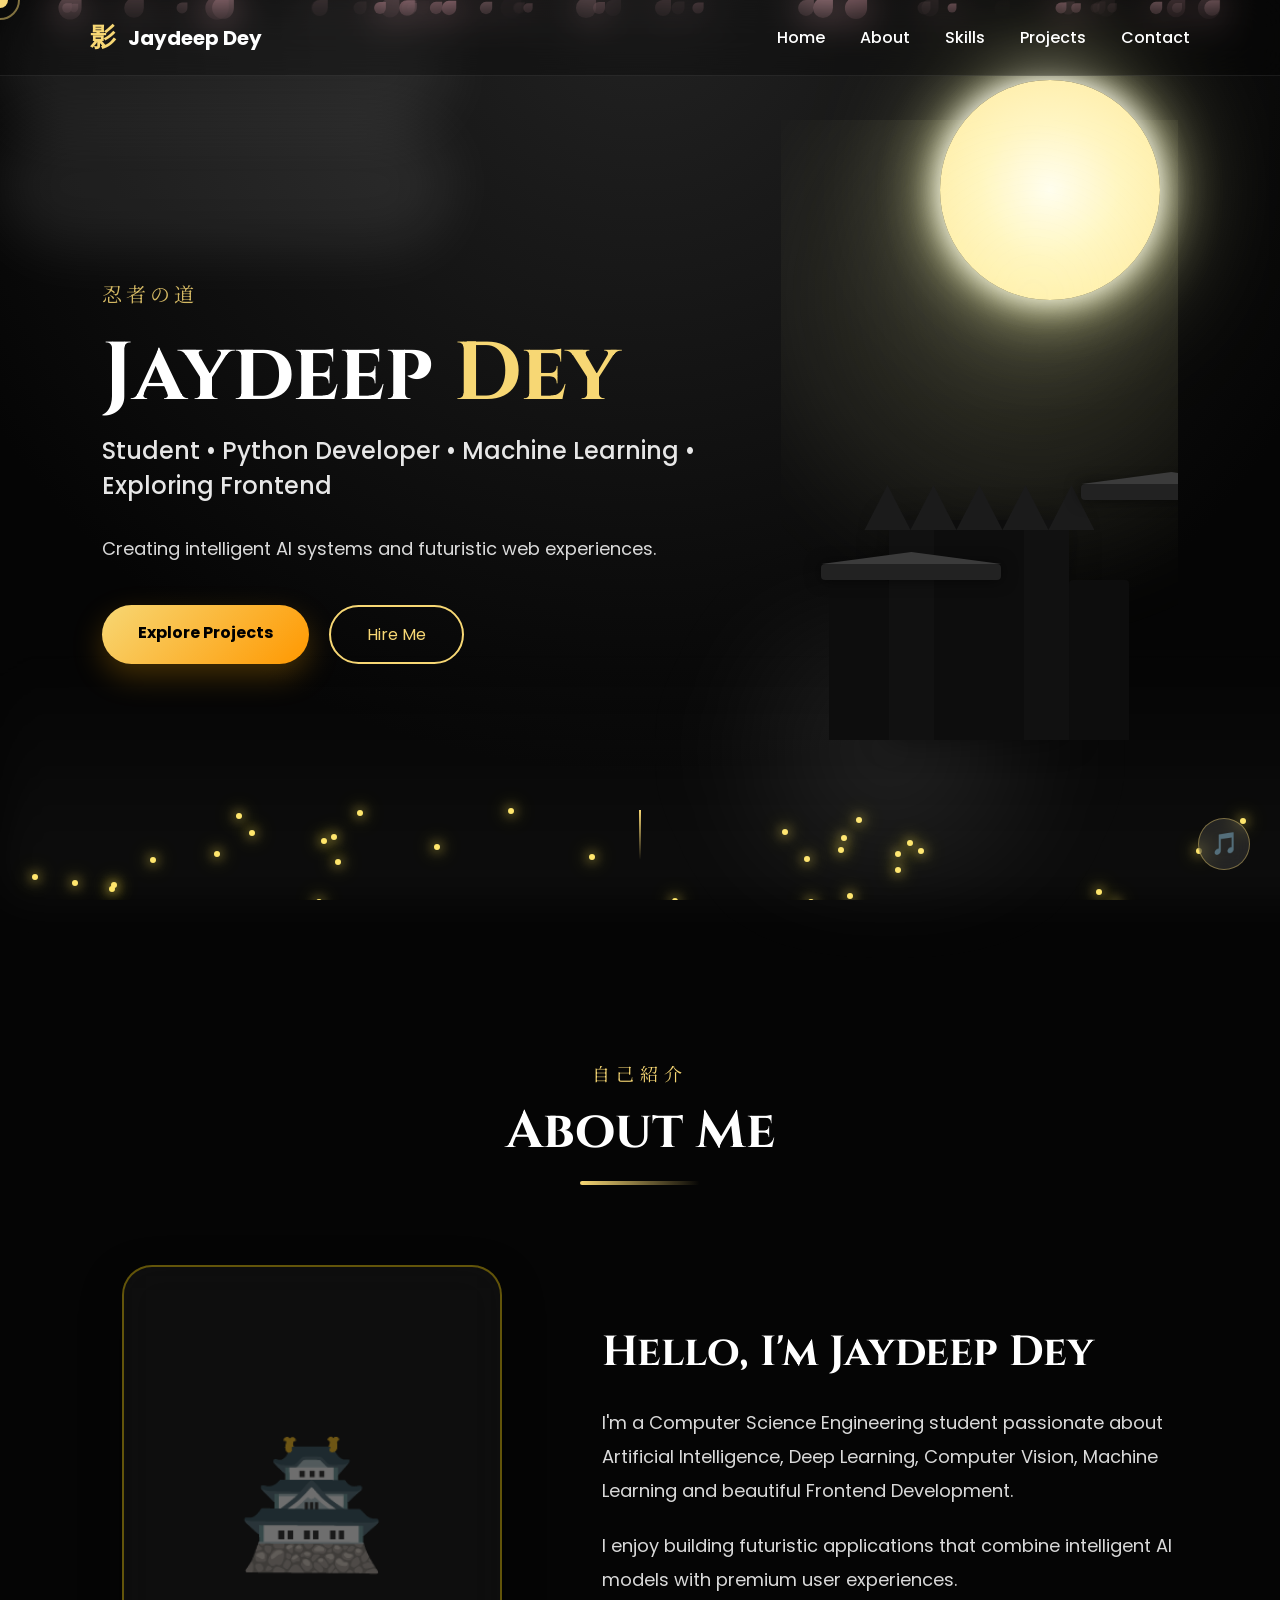
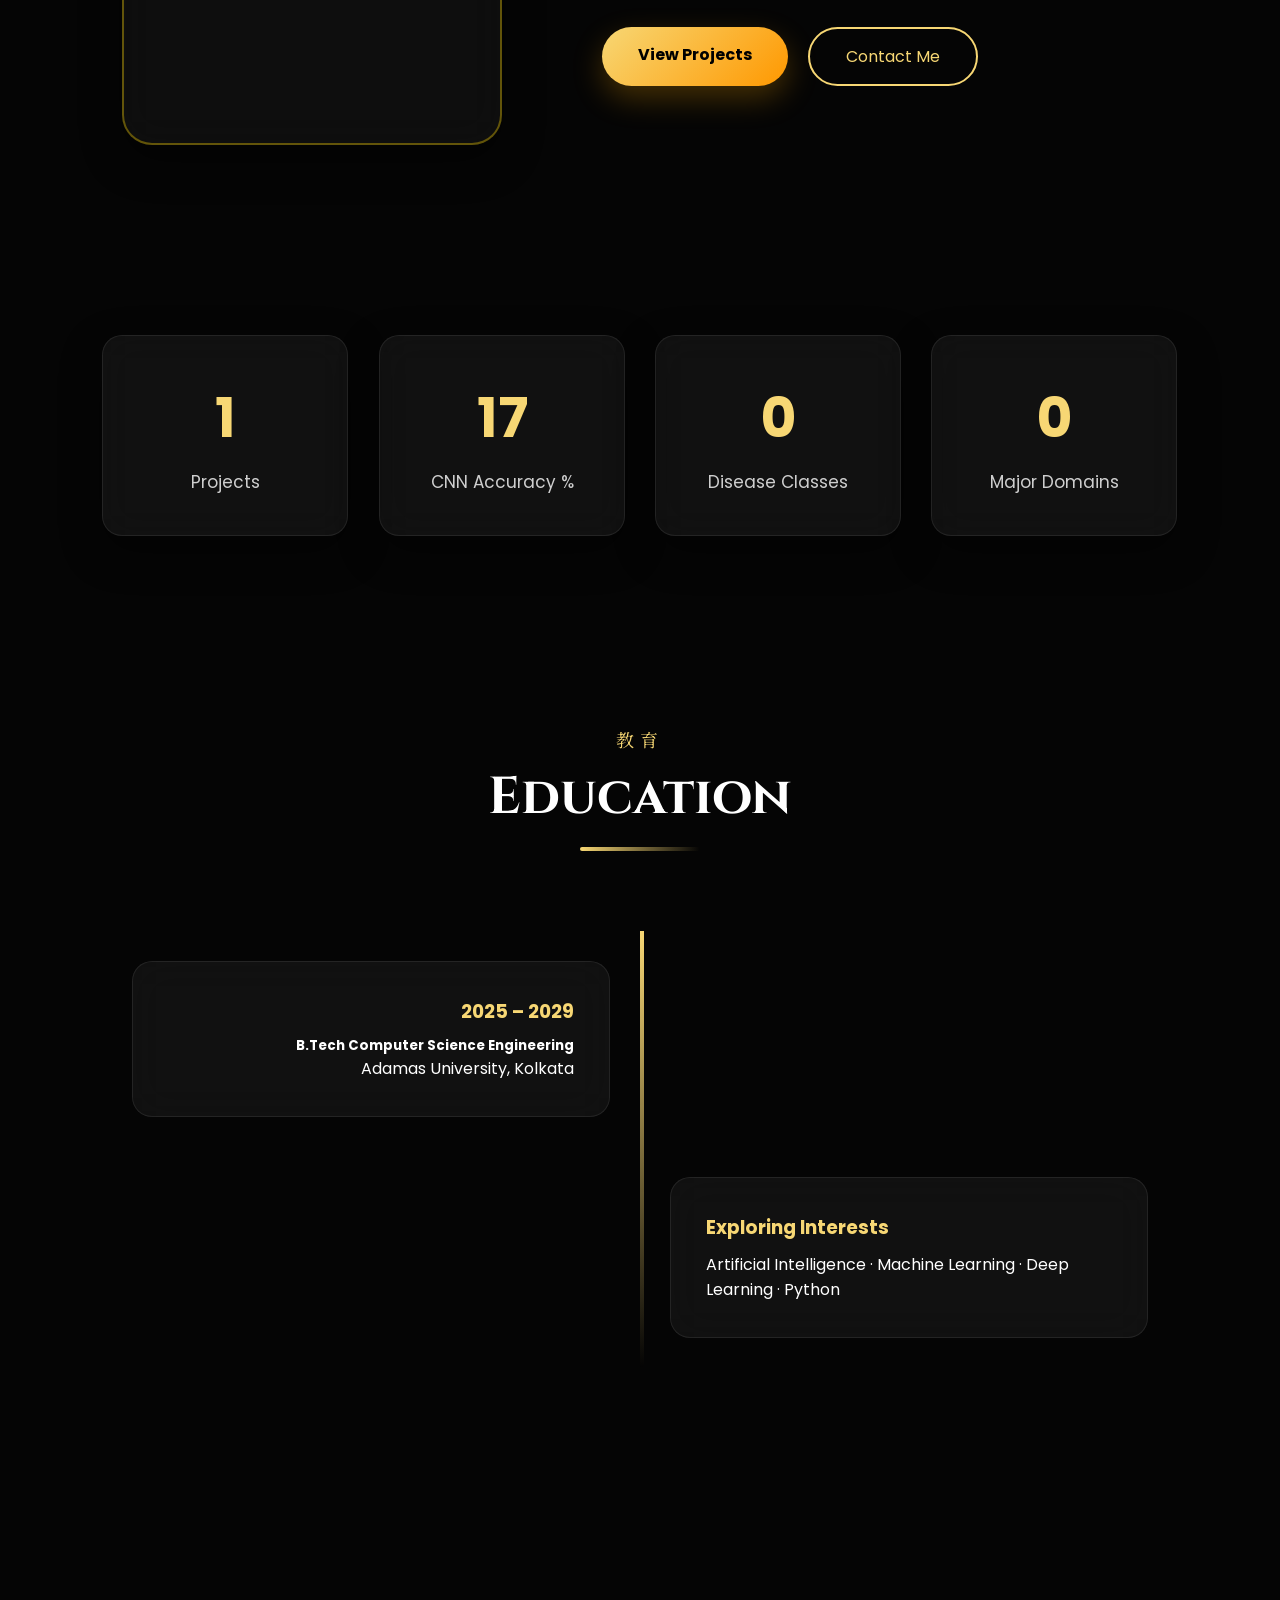
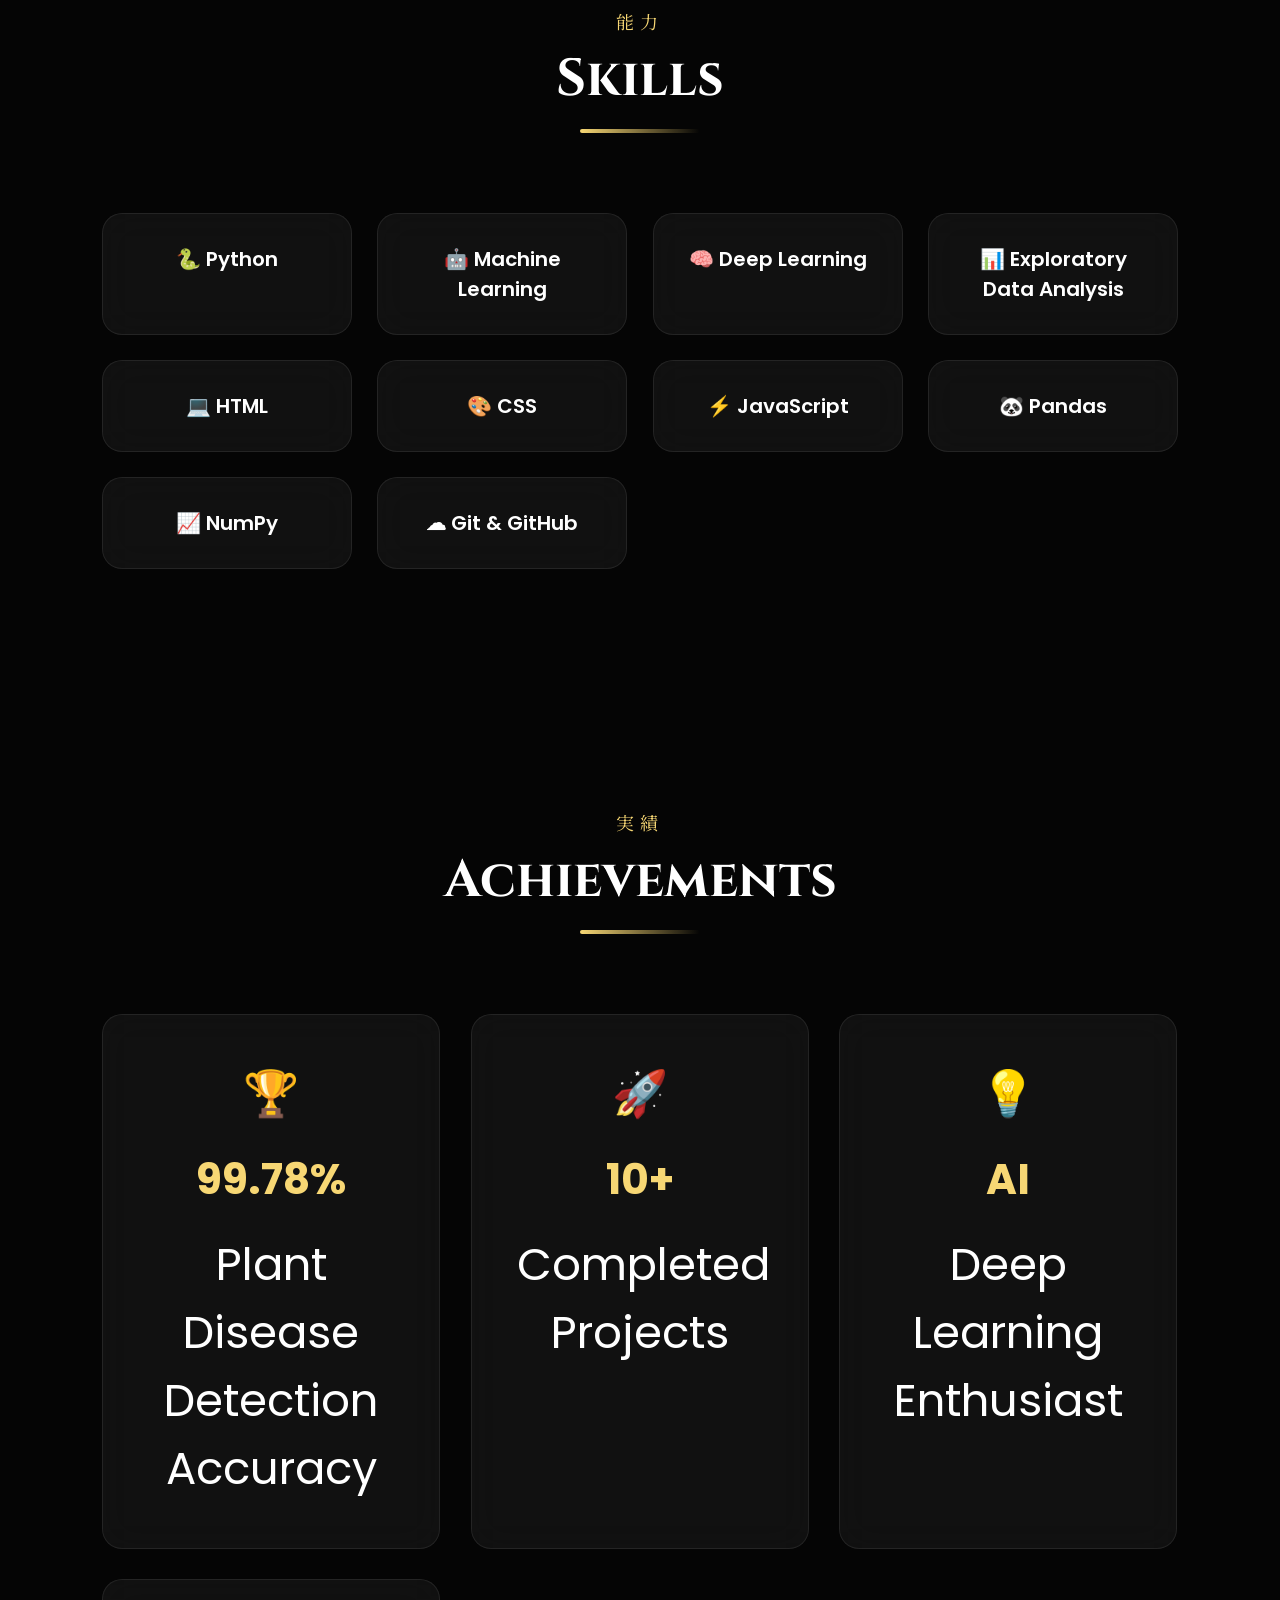
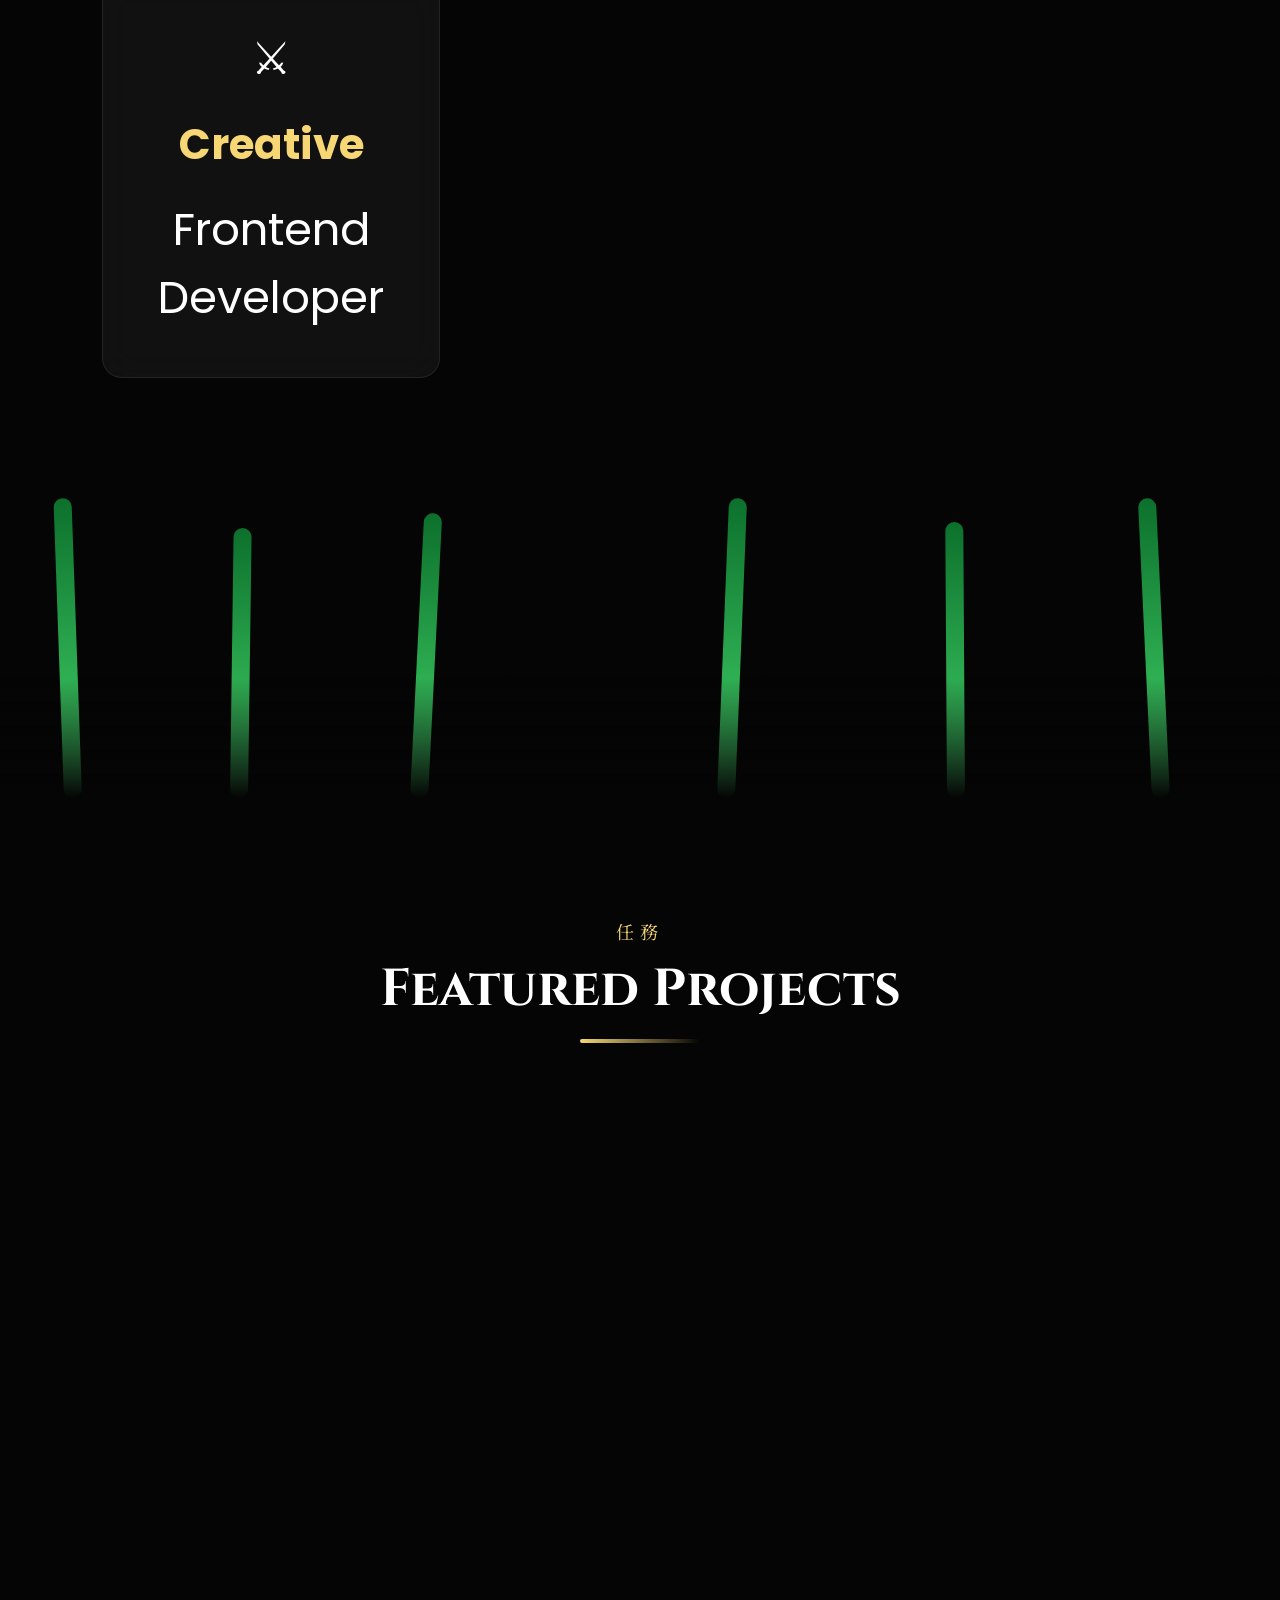
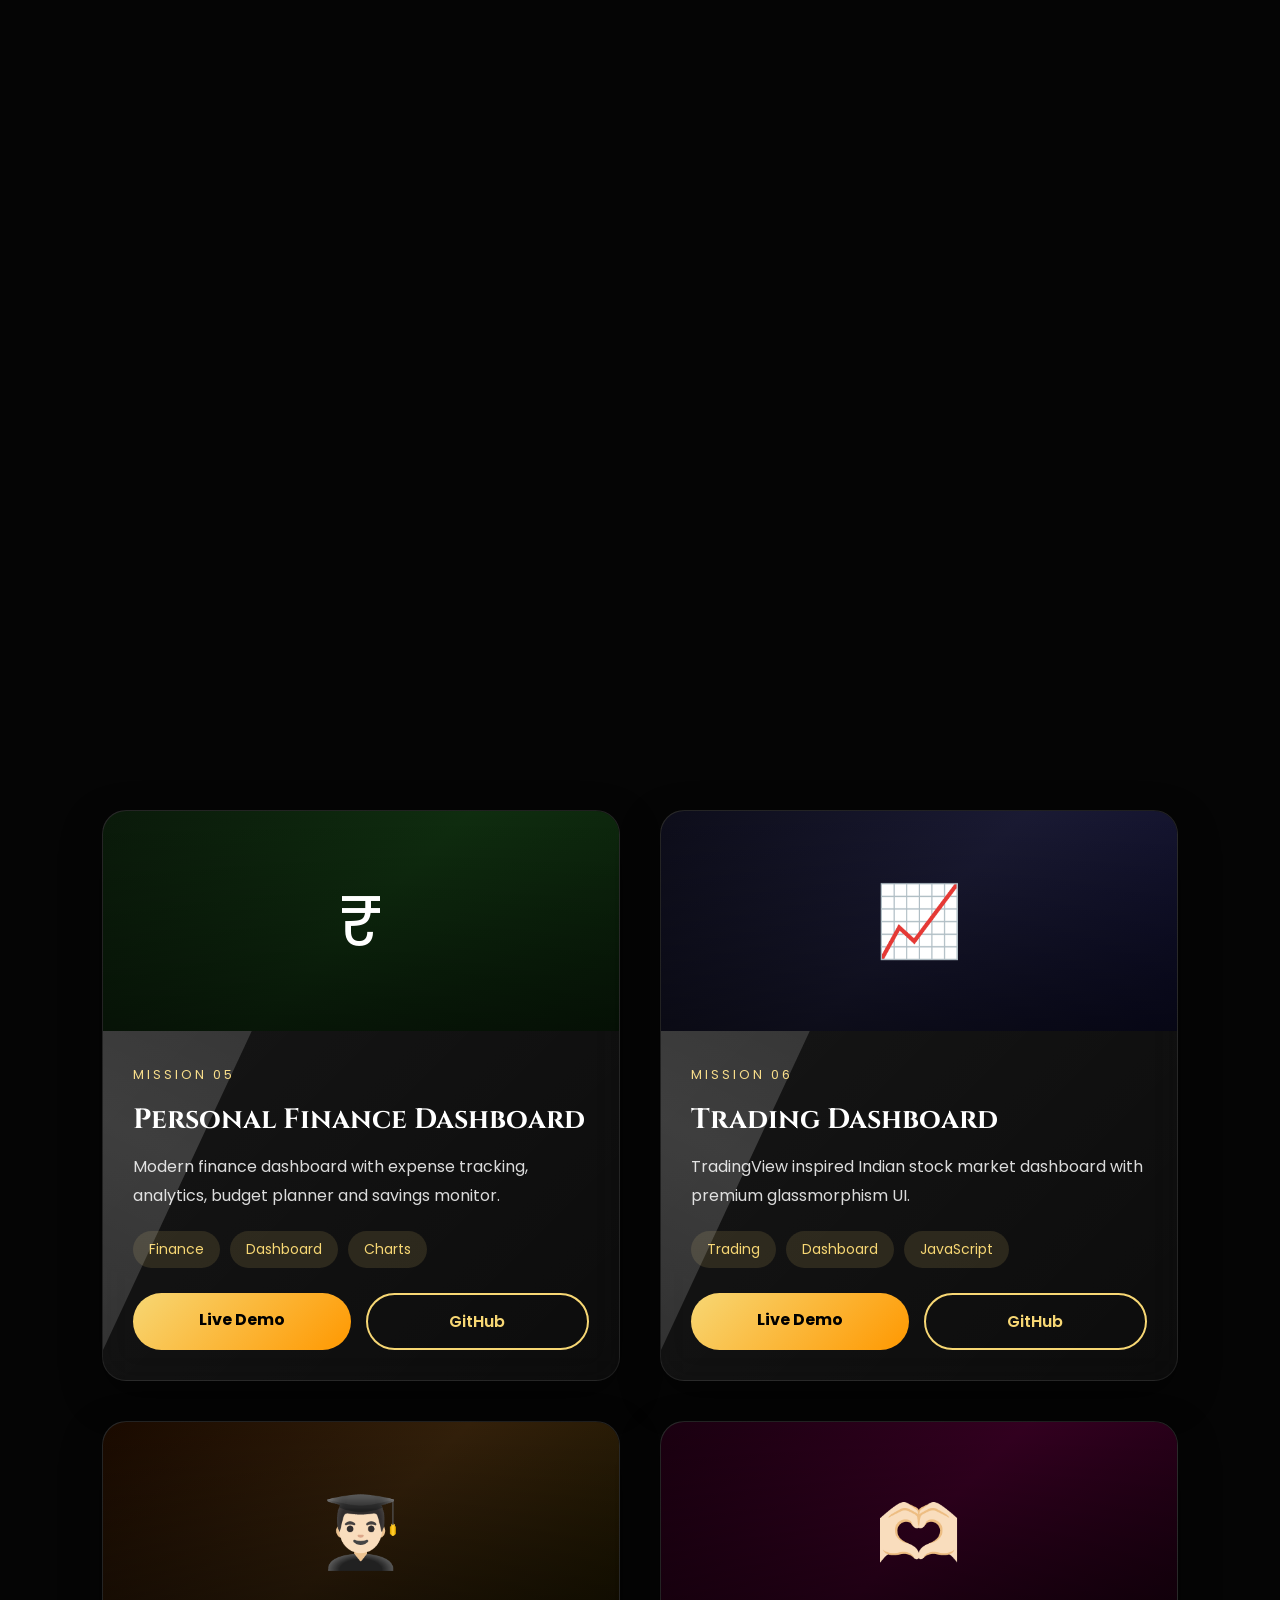
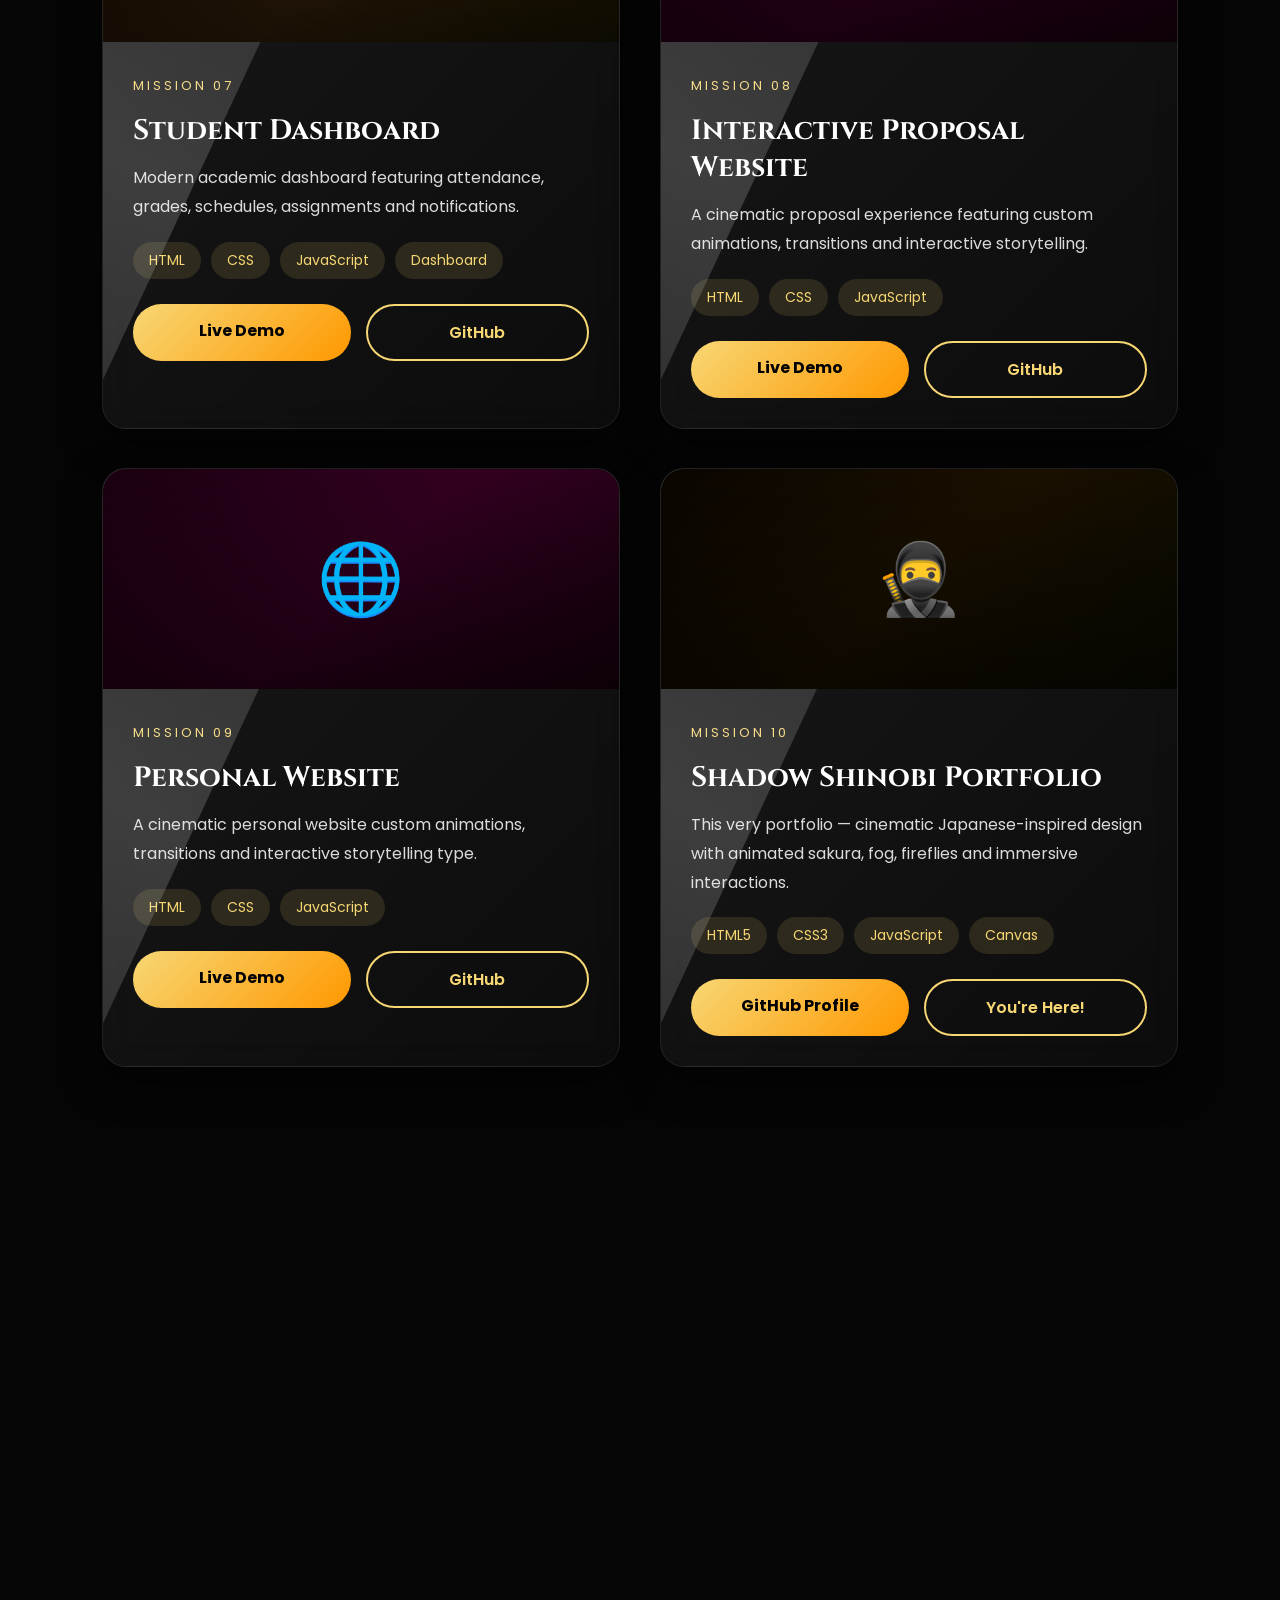
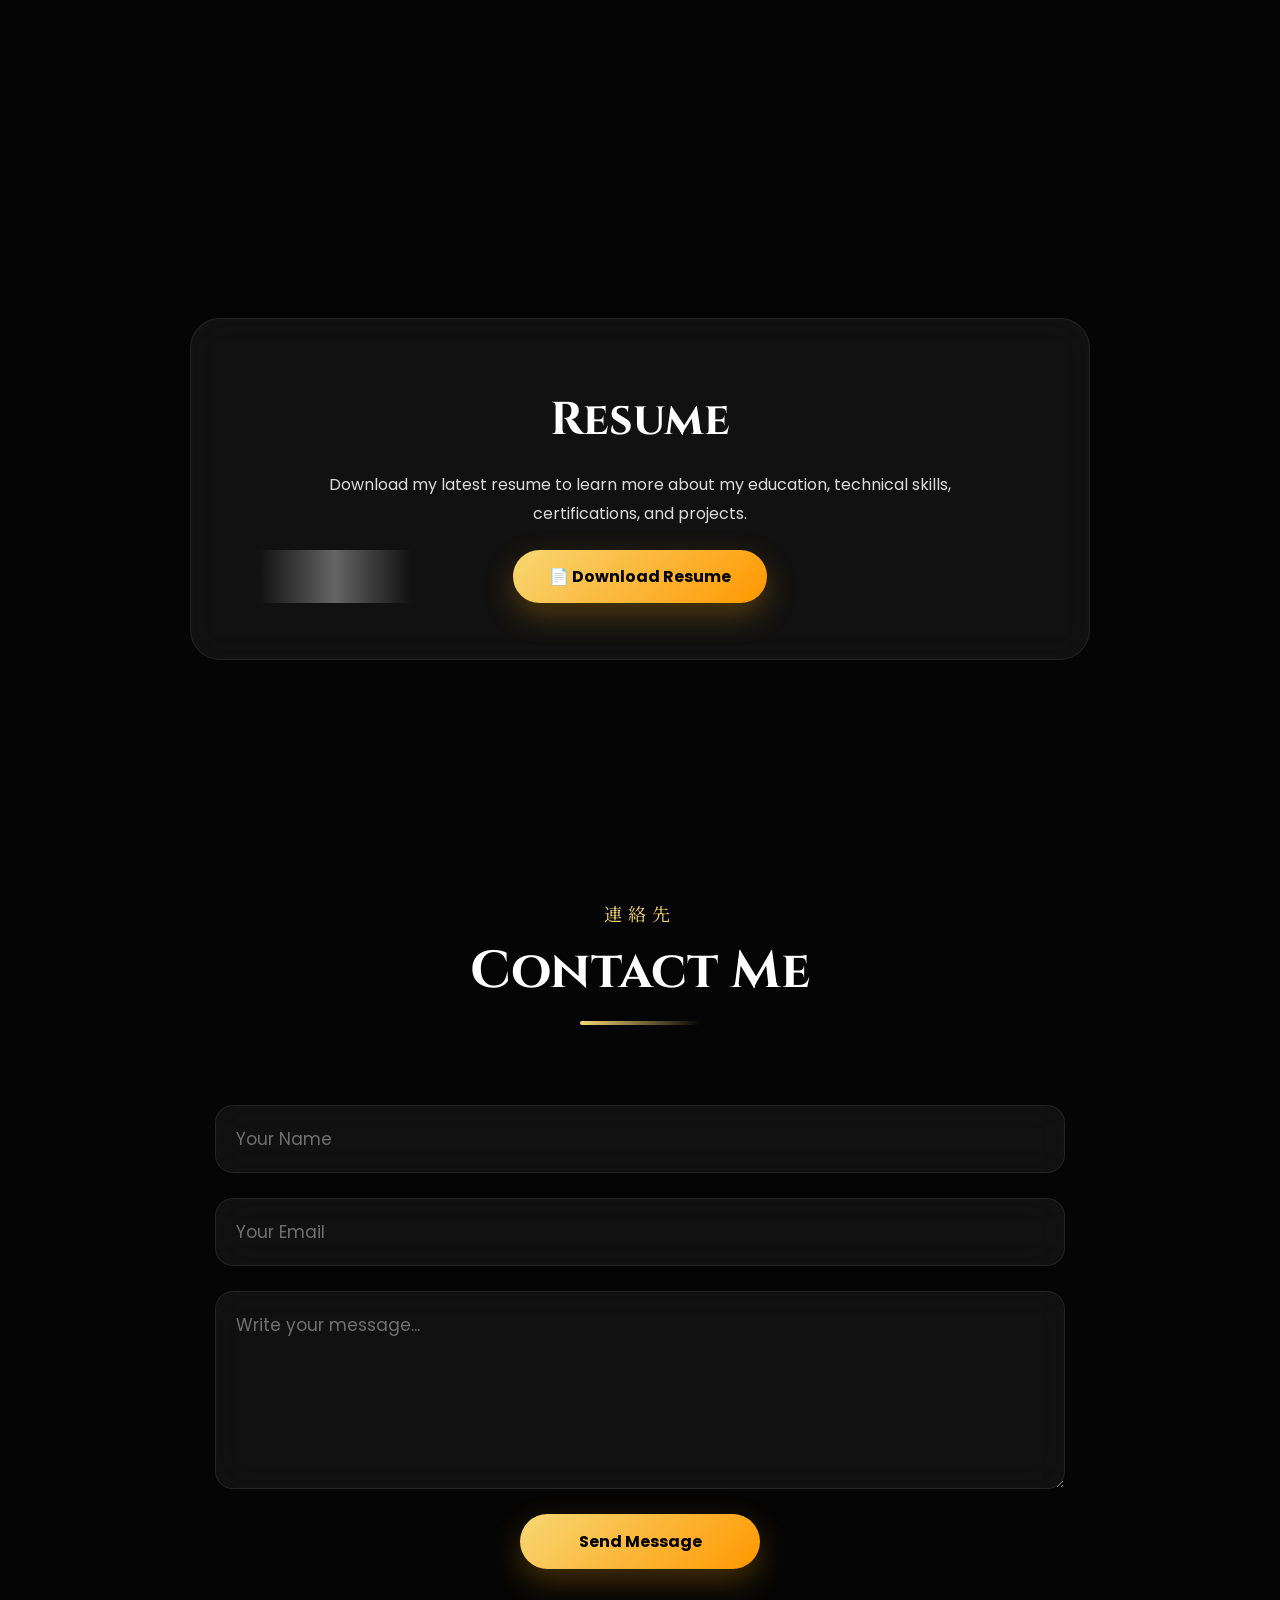
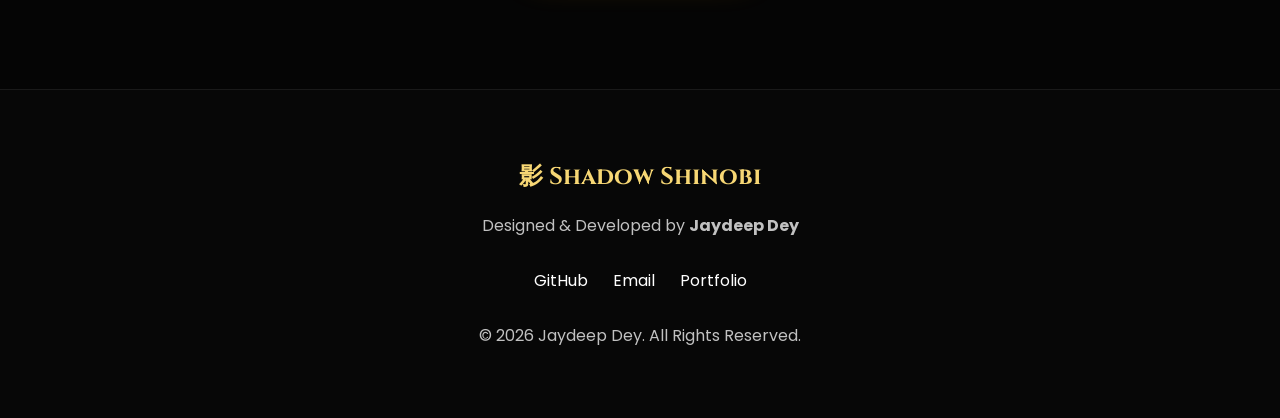
==== index.html @ f04f4642 "Update index.html" ====
<!DOCTYPE html>
<html lang="en">
<head>
<meta charset="UTF-8">
<meta name="viewport" content="width=device-width, initial-scale=1.0">
<title>Shadow Shinobi | Jaydeep Dey</title>
<meta name="description" content="Jaydeep Dey | AI Engineer | Python Developer | Machine Learning Portfolio">
<link rel="preconnect" href="https://fonts.googleapis.com">
<link rel="preconnect" href="https://fonts.gstatic.com" crossorigin>
<link href="https://fonts.googleapis.com/css2?family=Cinzel:wght@400;500;700;900&family=Poppins:wght@300;400;500;600;700&family=Noto+Serif+JP:wght@300;500;700&display=swap" rel="stylesheet">
<style>
*{margin:0;padding:0;box-sizing:border-box;}
html{scroll-behavior:smooth;}
body{font-family:'Poppins',sans-serif;background:#050505;color:#fff;overflow-x:hidden;min-height:100vh;}
:root{--bg:#050505;--bg2:#111;--card:rgba(255,255,255,.08);--glass:rgba(255,255,255,.05);--gold:#f7d774;--red:#b11226;--white:#fff;--shadow:0 15px 40px rgba(0,0,0,.45);--radius:18px;--transition:.4s ease;}
::-webkit-scrollbar{width:10px;}
::-webkit-scrollbar-track{background:#090909;}
::-webkit-scrollbar-thumb{background:linear-gradient(var(--gold),#ff9d00);border-radius:20px;}
::selection{background:var(--gold);color:black;}

/* LOADER */
#loader{position:fixed;inset:0;background:#000;display:flex;flex-direction:column;justify-content:center;align-items:center;z-index:99999;transition:1s;}
.loader-circle{width:140px;height:140px;border-radius:50%;border:4px solid rgba(255,255,255,.1);border-top:4px solid var(--gold);animation:spin 1.8s linear infinite;margin-bottom:30px;}
#loader h1{font-size:70px;color:var(--gold);margin-bottom:10px;}
#loader h2{font-family:'Cinzel',serif;letter-spacing:3px;font-size:34px;margin-bottom:10px;}
#loader p{opacity:.7;}
@keyframes spin{100%{transform:rotate(360deg);}}

/* CANVAS */
#bgCanvas{position:fixed;left:0;top:0;width:100%;height:100%;z-index:-20;}
body::before{content:"";position:fixed;inset:0;background:radial-gradient(circle at top,#222 0%,#050505 70%);z-index:-19;}

/* BACKGROUND ELEMENTS */
#moon{position:fixed;width:220px;height:220px;border-radius:50%;background:radial-gradient(circle,#fffef6 0%,#fff5c2 45%,#ffe99b 100%);right:120px;top:80px;box-shadow:0 0 30px #fff,0 0 60px rgba(255,255,180,.9),0 0 120px rgba(255,255,180,.5);animation:moonFloat 10s ease-in-out infinite;z-index:-2;}
@keyframes moonFloat{0%,100%{transform:translateY(0);}50%{transform:translateY(-18px);}}
#fog{position:fixed;bottom:0;left:0;width:200%;height:260px;background:linear-gradient(transparent,rgba(255,255,255,.04),rgba(255,255,255,.08));filter:blur(25px);animation:fogMove 22s linear infinite;opacity:.55;z-index:-1;pointer-events:none;}
@keyframes fogMove{0%,100%{transform:translateX(0);}50%{transform:translateX(-250px);}}
#clouds{position:fixed;top:0;left:0;width:100%;height:300px;overflow:hidden;pointer-events:none;z-index:-1;}
#clouds::before,#clouds::after{content:"";position:absolute;width:450px;height:130px;background:rgba(255,255,255,.08);filter:blur(28px);border-radius:120px;animation:cloudMove 50s linear infinite;}
#clouds::after{top:120px;animation-duration:70s;animation-delay:-20s;}
@keyframes cloudMove{0%{transform:translateX(-500px);}100%{transform:translateX(1800px);}}
#petals,#fireflies{position:fixed;width:100%;height:100%;pointer-events:none;overflow:hidden;z-index:-1;}
#smoke{position:fixed;bottom:0;left:50%;width:500px;height:300px;background:radial-gradient(circle,rgba(255,255,255,.10),transparent 70%);filter:blur(40px);animation:smokeRise 12s infinite ease-in-out;pointer-events:none;z-index:-1;}
@keyframes smokeRise{0%{transform:translate(-50%,50px) scale(.7);opacity:.2;}50%{opacity:.5;}100%{transform:translate(-50%,-120px) scale(1.3);opacity:0;}}

/* MUSIC BUTTON */
#musicToggle{position:fixed;bottom:30px;right:30px;z-index:1000;background:rgba(255,255,255,.1);border:1px solid rgba(247,215,116,.4);color:white;font-size:22px;width:52px;height:52px;border-radius:50%;cursor:pointer;backdrop-filter:blur(10px);transition:.3s;}
#musicToggle:hover{background:rgba(247,215,116,.2);border-color:var(--gold);}

/* CURSOR */
#cursor{position:fixed;width:16px;height:16px;border-radius:50%;background:var(--gold);pointer-events:none;z-index:99999;mix-blend-mode:screen;transition:.05s;transform:translate(-50%,-50%);}
#cursorGlow{position:fixed;width:40px;height:40px;border:2px solid rgba(247,215,116,.5);border-radius:50%;pointer-events:none;z-index:99998;transition:.15s;transform:translate(-50%,-50%);}

/* NAV */
header{position:fixed;top:0;left:0;width:100%;padding:18px 7%;z-index:500;backdrop-filter:blur(18px);background:rgba(0,0,0,.28);border-bottom:1px solid rgba(255,255,255,.08);}
nav{display:flex;align-items:center;justify-content:space-between;}
.logo{display:flex;align-items:center;gap:12px;font-size:26px;font-weight:700;color:var(--gold);animation:logoFloat 4s ease-in-out infinite;}
.logo span{color:white;font-size:20px;}
@keyframes logoFloat{50%{transform:translateY(-4px);}}
nav ul{display:flex;gap:35px;list-style:none;}
nav ul li a{text-decoration:none;color:white;transition:.35s;font-weight:500;position:relative;}
nav ul li a::after{content:"";position:absolute;bottom:-8px;left:0;width:0;height:2px;background:var(--gold);transition:.4s;}
nav ul li a:hover{color:var(--gold);}
nav ul li a:hover::after{width:100%;}
.menu{display:none;font-size:32px;cursor:pointer;}

/* HERO */
#hero{min-height:100vh;display:flex;align-items:center;justify-content:space-between;padding:120px 8%;position:relative;}
.heroContent{max-width:700px;z-index:10;}
.heroContent .jp{font-family:'Noto Serif JP',serif;color:var(--gold);font-size:20px;margin-bottom:20px;letter-spacing:4px;}
.heroContent h1{font-size:82px;font-family:'Cinzel',serif;line-height:1.05;margin-bottom:15px;animation:titleGlow 5s ease-in-out infinite;}
.heroContent h1 span{color:var(--gold);}
@keyframes titleGlow{50%{text-shadow:0 0 25px rgba(247,215,116,.7);}}
.heroContent h2{font-size:24px;font-weight:500;opacity:.9;margin-bottom:30px;}
.heroContent p{font-size:18px;line-height:1.8;opacity:.85;max-width:650px;}
.buttons{margin-top:40px;display:flex;gap:20px;flex-wrap:wrap;}
.btnPrimary{padding:15px 36px;background:linear-gradient(135deg,var(--gold),#ff9800);border-radius:50px;color:#000;font-weight:700;text-decoration:none;transition:.35s;box-shadow:0 12px 30px rgba(255,170,0,.25);position:relative;overflow:hidden;}
.btnPrimary:hover{transform:translateY(-6px);}
.btnOutline{padding:15px 36px;border:2px solid var(--gold);color:var(--gold);border-radius:50px;text-decoration:none;transition:.35s;position:relative;overflow:hidden;}
.btnOutline:hover{background:var(--gold);color:black;}
.btnPrimary::before,.btnOutline::before{content:"";position:absolute;left:-100%;top:0;width:60%;height:100%;background:linear-gradient(90deg,transparent,rgba(255,255,255,.35),transparent);transition:.7s;}
.btnPrimary:hover::before,.btnOutline:hover::before{left:140%;}

/* HERO SCENE */
.heroScene{position:relative;width:45%;height:700px;display:flex;align-items:flex-end;justify-content:center;overflow:hidden;}
.moonGlow{position:absolute;width:650px;height:650px;border-radius:50%;background:radial-gradient(circle,rgba(255,255,180,.18),transparent 70%);right:-180px;top:-150px;animation:glowPulse 8s infinite ease-in-out;filter:blur(30px);}
@keyframes glowPulse{50%{transform:scale(1.12);opacity:.75;}}

/* CASTLE (CSS-built) */
.castle{position:absolute;bottom:80px;left:50%;transform:translateX(-50%);width:320px;height:320px;}
.castle::before{content:"";position:absolute;bottom:0;left:50%;transform:translateX(-50%);width:180px;height:220px;background:#111;border-radius:8px 8px 0 0;box-shadow:0 0 30px rgba(0,0,0,.4);}
.castle::after{content:"";position:absolute;bottom:210px;left:50%;transform:translateX(-50%);width:230px;height:45px;background:#1b1b1b;clip-path:polygon(0 100%,10% 0,20% 100%,30% 0,40% 100%,50% 0,60% 100%,70% 0,80% 100%,90% 0,100% 100%);}
.tower{position:absolute;bottom:0;background:#0d0d0d;border-radius:4px 4px 0 0;}
.tower.left{width:60px;height:160px;left:10px;}
.tower.center{width:90px;height:220px;left:50%;transform:translateX(-50%);}
.tower.right{width:60px;height:160px;right:10px;}
.roof{position:absolute;height:16px;background:#222;border-radius:4px;box-shadow:0 0 15px rgba(0,0,0,.6);}
.roof::before{content:"";position:absolute;left:0;top:-12px;width:100%;height:12px;background:#3b3b3b;clip-path:polygon(0 100%,50% 0,100% 100%);}
.roof1{width:180px;left:40px;bottom:240px;}
.roof2{width:180px;left:300px;bottom:320px;}
.roof3{width:180px;left:540px;bottom:250px;}
.roof4{width:180px;left:770px;bottom:340px;}





/* SCROLL DOWN */
.scrollDown{position:absolute;bottom:40px;left:50%;transform:translateX(-50%);z-index:10;}
.scrollDown span{display:block;width:2px;height:50px;background:linear-gradient(var(--gold),transparent);margin:auto;animation:scrollBounce 2s infinite;}
@keyframes scrollBounce{0%,100%{transform:scaleY(1);}50%{transform:scaleY(1.5);}}

/* SECTION HEADER */
.section-header{text-align:center;margin-bottom:80px;}
.section-jp{display:block;font-size:18px;letter-spacing:6px;color:var(--gold);font-family:'Noto Serif JP',serif;margin-bottom:10px;}
.section-header h2{font-size:52px;font-family:'Cinzel',serif;margin-bottom:15px;}
.section-line{width:120px;height:4px;background:linear-gradient(90deg,var(--gold),transparent);margin:auto;border-radius:20px;}

/* ABOUT */
#about{padding:120px 8%;position:relative;}
.about-container{display:grid;grid-template-columns:420px 1fr;gap:80px;align-items:center;}
.samurai-frame{position:relative;width:380px;height:480px;margin:auto;border-radius:30px;overflow:hidden;border:2px solid rgba(255,215,0,.35);background:rgba(255,255,255,.04);backdrop-filter:blur(20px);box-shadow:var(--shadow);display:flex;align-items:center;justify-content:center;}
.samurai-frame img{width:100%;height:100%;object-fit:cover;}
.samurai-placeholder{font-size:120px;opacity:.4;}
.glow-ring{position:absolute;inset:-10px;border-radius:40px;border:2px solid rgba(255,215,0,.25);animation:ringRotate 10s linear infinite;}
@keyframes ringRotate{100%{transform:rotate(360deg);}}
.about-content h3{font-size:42px;margin-bottom:25px;font-family:'Cinzel',serif;}
.about-content p{font-size:18px;line-height:1.9;opacity:.85;margin-bottom:20px;}
.about-buttons{margin-top:30px;display:flex;gap:20px;flex-wrap:wrap;}

/* STATS */
#stats{padding:70px 8%;}
.stats-container{display:grid;grid-template-columns:repeat(4,1fr);gap:30px;}
.stat-card{background:rgba(255,255,255,.05);backdrop-filter:blur(18px);border:1px solid rgba(255,255,255,.08);border-radius:20px;padding:40px;text-align:center;transition:.4s;box-shadow:var(--shadow);}
.stat-card:hover{transform:translateY(-10px);border-color:var(--gold);}
.stat-card h2{font-size:55px;color:var(--gold);margin-bottom:10px;}
.stat-card p{font-size:17px;opacity:.8;}

/* EDUCATION */
#education{padding:120px 8%;}
.timeline{position:relative;max-width:1200px;margin:auto;}
.timeline::before{content:"";position:absolute;left:50%;top:0;width:4px;height:100%;background:linear-gradient(var(--gold),transparent);}
.timeline-item{width:50%;padding:30px;position:relative;}
.timeline-item.left{left:0;text-align:right;}
.timeline-item.right{left:50%;}
.timeline-content{background:rgba(255,255,255,.05);padding:35px;border-radius:20px;backdrop-filter:blur(20px);border:1px solid rgba(255,255,255,.08);transition:.4s;}
.timeline-content:hover{transform:scale(1.03);border-color:var(--gold);}
.timeline-content h3{color:var(--gold);margin-bottom:10px;}
.timeline-content h4{font-size:24px;margin-bottom:15px;}

/* SKILLS */
#skills{padding:120px 8%;}
.skills-grid{display:grid;grid-template-columns:repeat(auto-fit,minmax(220px,1fr));gap:25px;}
.skill-card{padding:30px;background:rgba(255,255,255,.05);border-radius:20px;text-align:center;font-size:20px;font-weight:600;backdrop-filter:blur(18px);border:1px solid rgba(255,255,255,.08);transition:.35s;cursor:pointer;}
.skill-card:hover{background:rgba(255,215,0,.15);transform:translateY(-8px);border-color:var(--gold);box-shadow:0 0 25px rgba(255,215,0,.25);}

/* ACHIEVEMENTS */
#achievements{padding:120px 8%;}
.achievement-grid{display:grid;grid-template-columns:repeat(auto-fit,minmax(250px,1fr));gap:30px;}
.achievement-card{padding:45px;text-align:center;background:rgba(255,255,255,.05);border-radius:20px;backdrop-filter:blur(18px);border:1px solid rgba(255,255,255,.08);transition:.4s;font-size:45px;}
.achievement-card:hover{transform:translateY(-10px);border-color:var(--gold);}
.achievement-card h3{margin:20px 0;font-size:42px;color:var(--gold);}

/* BAMBOO FOREST */
#forestTransition{height:300px;position:relative;overflow:hidden;}
.bamboo{position:absolute;bottom:0;width:18px;background:linear-gradient(#0c702c,#46d96d);border-radius:20px;transform-origin:bottom;}
.bamboo1{left:5%;height:100%;}
.bamboo2{left:18%;height:90%;}
.bamboo3{left:32%;height:95%;}
.bamboo4{left:56%;height:100%;}
.bamboo5{left:74%;height:92%;}
.bamboo6{left:90%;height:100%;}
.mist-layer{position:absolute;bottom:0;width:100%;height:120px;background:linear-gradient(transparent,#050505);}

/* PROJECTS */
#projects{padding:120px 8%;position:relative;}
.projects-grid{display:grid;grid-template-columns:repeat(auto-fit,minmax(340px,1fr));gap:40px;}
.project-card{background:linear-gradient(135deg,rgba(255,255,255,.08),rgba(255,255,255,.03));border:1px solid rgba(255,255,255,.08);border-radius:24px;overflow:hidden;backdrop-filter:blur(18px);transition:.45s;position:relative;box-shadow:var(--shadow);}
.project-card:hover{transform:translateY(-15px) scale(1.02);border-color:var(--gold);box-shadow:0 0 35px rgba(247,215,116,.35);}
.project-card::before{content:"";position:absolute;top:-100%;left:-40%;width:60%;height:300%;background:linear-gradient(transparent,rgba(255,255,255,.18),transparent);transform:rotate(25deg);transition:.8s;}
.project-card:hover::before{left:140%;}
.project-image{height:220px;background:linear-gradient(135deg,#1a1a1a,#2b2b2b);display:flex;align-items:center;justify-content:center;font-size:70px;position:relative;overflow:hidden;transition:.6s;}
.project-image::before{content:"";position:absolute;inset:0;background:linear-gradient(transparent,rgba(0,0,0,.5));}
.project-card:hover .project-image{transform:scale(1.08);}
.project-overlay{position:relative;z-index:2;animation:floatIcon 4s ease-in-out infinite;}
@keyframes floatIcon{50%{transform:translateY(-10px);}}

/* Project image color accents */
.project-ai{background:linear-gradient(135deg,#0f2027,#203a43,#2c5364);}
.weather{background:linear-gradient(135deg,#1a1a2e,#16213e,#0f3460);}
.ev{background:linear-gradient(135deg,#0a0a0a,#1a1a1a,#0d2137);}
.health{background:linear-gradient(135deg,#1a0000,#330000,#1a0a0a);}
.finance{background:linear-gradient(135deg,#0a1a0a,#0f2d0f,#0a200a);}
.trading{background:linear-gradient(135deg,#0d0d1a,#1a1a33,#0d0d2a);}
.student{background:linear-gradient(135deg,#1a0a00,#33200a,#1a1500);}
.campus{background:linear-gradient(135deg,#0a0a1a,#12122e,#0a0a20);}
.chess{background:linear-gradient(135deg,#0a0a0a,#1c1c1c,#0a0a0a);}
.audio{background:linear-gradient(135deg,#1a001a,#2d002d,#1a001a);}
.proposal{background:linear-gradient(135deg,#1a0010,#330020,#1a0010);}
.portfolio{background:linear-gradient(135deg,#0a0500,#1a1000,#0a0a00);}

.project-info{padding:30px;}
.mission{color:var(--gold);font-size:13px;letter-spacing:3px;}
.project-info h3{margin:15px 0;font-size:28px;font-family:'Cinzel',serif;}
.project-info p{opacity:.85;line-height:1.8;margin-bottom:20px;}
.tech{display:flex;flex-wrap:wrap;gap:10px;margin-bottom:25px;}
.tech span{padding:8px 16px;border-radius:30px;background:rgba(247,215,116,.12);color:var(--gold);font-size:14px;}
.proj-buttons{display:flex;gap:15px;}
.liveBtn,.githubBtn{flex:1;text-align:center;text-decoration:none;padding:14px;border-radius:30px;transition:.35s;font-weight:600;}
.liveBtn{background:linear-gradient(135deg,var(--gold),#ff9800);color:#000;font-weight:700;}
.githubBtn{border:2px solid var(--gold);color:var(--gold);}
.liveBtn:hover{transform:translateY(-4px);box-shadow:0 8px 20px rgba(255,170,0,.3);}
.githubBtn:hover{background:var(--gold);color:#000;}

/* RESUME */
#resume{padding:120px 8%;}
.resume-card{max-width:900px;margin:auto;padding:70px;text-align:center;background:rgba(255,255,255,.05);border-radius:30px;border:1px solid rgba(255,255,255,.08);backdrop-filter:blur(18px);}
.resume-card h2{font-size:46px;margin-bottom:20px;font-family:'Cinzel',serif;}
.resume-card p{max-width:700px;margin:0 auto 35px;line-height:1.8;opacity:.85;}

/* CONTACT */
#contact{padding:120px 8%;}
#contactForm{max-width:850px;margin:auto;display:flex;flex-direction:column;gap:25px;}
#contactForm input,#contactForm textarea{background:rgba(255,255,255,.05);border:1px solid rgba(255,255,255,.08);border-radius:18px;padding:20px;color:white;font-size:17px;outline:none;backdrop-filter:blur(18px);transition:.35s;font-family:'Poppins',sans-serif;}
#contactForm input:focus,#contactForm textarea:focus{border-color:var(--gold);box-shadow:0 0 20px rgba(247,215,116,.25);}
#contactForm input:hover,#contactForm textarea:hover{border-color:var(--gold);}
#contactForm input::placeholder,#contactForm textarea::placeholder{color:rgba(255,255,255,.4);}
#contactForm button{width:240px;align-self:center;cursor:pointer;border:none;font-size:16px;font-family:'Poppins',sans-serif;}
.form-success{display:none;text-align:center;color:var(--gold);font-size:18px;padding:20px;}

/* FOOTER */
footer{padding:70px 8%;text-align:center;border-top:1px solid rgba(255,255,255,.08);background:#070707;position:relative;overflow:hidden;}
footer::before{content:"";position:absolute;left:-100%;top:0;width:40%;height:100%;background:linear-gradient(90deg,transparent,rgba(255,255,255,.08),transparent);animation:footerLight 7s linear infinite;}
@keyframes footerLight{100%{left:150%;}}
footer h2{font-family:'Cinzel',serif;color:var(--gold);margin-bottom:20px;}
.footer-links{display:flex;justify-content:center;flex-wrap:wrap;gap:25px;margin:30px 0;}
.footer-links a{color:#fff;text-decoration:none;transition:.3s;}
.footer-links a:hover{color:var(--gold);}
footer p{opacity:.75;}
footer .copyright{margin-top:10px;}

/* FIREFLY / PETAL */
.firefly{position:absolute;width:6px;height:6px;border-radius:50%;background:#ffe66d;box-shadow:0 0 12px #ffe66d,0 0 20px gold;animation:fireflyFloat linear infinite;}
@keyframes fireflyFloat{0%{transform:translateY(0);opacity:0;}10%{opacity:1;}50%{transform:translate(-20px,-140px);}100%{transform:translate(30px,-260px);opacity:0;}}
.petal{position:absolute;width:16px;height:16px;background:pink;border-radius:50% 0 50% 50%;transform:rotate(45deg);opacity:.85;animation:petalFall linear infinite;}
@keyframes petalFall{0%{transform:translateY(-100px) translateX(0) rotate(0deg);opacity:0;}20%{opacity:1;}100%{transform:translateY(120vh) translateX(150px) rotate(720deg);opacity:0;}}

/* PARTICLES / DUST */
.particle{position:absolute;width:5px;height:5px;border-radius:50%;background:gold;box-shadow:0 0 10px gold;}
.dust{position:absolute;width:80px;height:80px;border-radius:50%;background:radial-gradient(circle,rgba(255,255,255,.15),transparent);filter:blur(12px);animation:dustAnim .9s forwards;}
@keyframes dustAnim{100%{transform:scale(3);opacity:0;}}

/* SHURIKEN */
.shuriken{position:fixed;font-size:20px;z-index:500;pointer-events:none;animation:spinShuriken .6s linear infinite;}
@keyframes spinShuriken{100%{transform:rotate(720deg);}}

/* BIRD */



/* RAIN / LIGHTNING */
.rain{position:fixed;inset:0;pointer-events:none;overflow:hidden;z-index:2;display:none;}
.drop{position:absolute;width:2px;height:80px;background:linear-gradient(transparent,rgba(180,220,255,.8));animation:rainFall linear infinite;}
@keyframes rainFall{0%{transform:translateY(-120px);opacity:0;}10%{opacity:1;}100%{transform:translateY(120vh);opacity:0;}}
.lightning{position:fixed;inset:0;background:white;opacity:0;pointer-events:none;z-index:3;}

/* SCROLL REVEAL */
.reveal-item{opacity:0;transform:translateY(60px);transition:all .8s ease;}

/* PERFORMANCE */
.project-card,.skill-card,.stat-card,.achievement-card,.timeline-content,#moon,#fog{will-change:transform;}

/* RESPONSIVE */
@media(max-width:1100px){
  .heroContent h1{font-size:60px;}
  .about-container{grid-template-columns:1fr;text-align:center;}
  .about-buttons{justify-content:center;}
  .timeline::before{left:25px;}
  .timeline-item{width:100%;left:0!important;padding-left:70px;text-align:left;}
  .heroScene{display:none;}
}
@media(max-width:768px){
  nav ul{display:none;position:fixed;top:72px;left:0;width:100%;background:rgba(0,0,0,.95);flex-direction:column;padding:30px;gap:20px;z-index:499;}
  nav ul.show{display:flex;}
  .menu{display:block;}
  .projects-grid{grid-template-columns:1fr;}
  .stats-container{grid-template-columns:1fr 1fr;}
  .skills-grid{grid-template-columns:1fr;}
  .heroContent h1{font-size:46px;}
  .heroContent h2{font-size:20px;}
  .section-header h2{font-size:38px;}
  #moon{width:140px;height:140px;right:20px;}
  .heroContent{text-align:center;}
  .buttons{justify-content:center;}
}
@media(max-width:550px){
  .stats-container{grid-template-columns:1fr;}
  .buttons{flex-direction:column;}
  .btnPrimary,.btnOutline{width:100%;text-align:center;}
  .resume-card{padding:40px 25px;}
}
</style>
</head>
<body>

<!-- LOADER -->
<div id="loader">
  <div class="loader-circle"></div>
  <h1>影</h1>
  <h2>Shadow Shinobi</h2>
  <p>Loading Hidden Village...</p>
</div>

<!-- BACKGROUND -->
<canvas id="bgCanvas"></canvas>
<div id="moon"></div>
<div id="fog"></div>
<div id="clouds"></div>
<div id="petals"></div>
<div id="fireflies"></div>
<div id="smoke"></div>

<!-- MUSIC TOGGLE -->
<button id="musicToggle">🎵</button>

<!-- CURSOR -->
<div id="cursor"></div>
<div id="cursorGlow"></div>

<!-- NAV -->
<header>
  <nav>
    <div class="logo">影 <span>Jaydeep Dey</span></div>
    <ul>
      <li><a href="#hero">Home</a></li>
      <li><a href="#about">About</a></li>
      <li><a href="#skills">Skills</a></li>
      <li><a href="#projects">Projects</a></li>
      <li><a href="#contact">Contact</a></li>
    </ul>
    <div class="menu">☰</div>
  </nav>
</header>

<!-- HERO -->
<section id="hero">
  <div class="heroContent">
    <p class="jp">忍者の道</p>
    <h1>Jaydeep <span>Dey</span></h1>
    <h2>Student • Python Developer • Machine Learning • Exploring Frontend</h2>
    <p>Creating intelligent AI systems and futuristic web experiences.</p>
    <div class="buttons">
      <a href="#projects" class="btnPrimary">Explore Projects</a>
      <a href="#contact" class="btnOutline">Hire Me</a>
    </div>
  </div>
  <div class="heroScene">
    <div class="moonGlow"></div>
    <div class="castle">
      <div class="tower left"></div>
      <div class="tower center"></div>
      <div class="tower right"></div>
    </div>
    <div class="roof roof1"></div>
    <div class="roof roof2"></div>
    <div class="roof roof3"></div>
    <div class="roof roof4"></div>

  </div>
</section>
<div class="scrollDown"><span></span></div>

<!-- ABOUT -->
<section id="about">
  <div class="section-header">
    <span class="section-jp">自己紹介</span>
    <h2>About Me</h2>
    <div class="section-line"></div>
  </div>
  <div class="about-container">
    <div class="about-image">
      <div class="samurai-frame">
        <div class="samurai-placeholder">🏯</div>
        <div class="glow-ring"></div>
      </div>
    </div>
    <div class="about-content">
      <h3>Hello, I'm Jaydeep Dey</h3>
      <p>I'm a Computer Science Engineering student passionate about Artificial Intelligence, Deep Learning, Computer Vision, Machine Learning and beautiful Frontend Development.</p>
      <p>I enjoy building futuristic applications that combine intelligent AI models with premium user experiences.</p>
      <div class="about-buttons">
        <a href="#projects" class="btnPrimary">View Projects</a>
        <a href="#contact" class="btnOutline">Contact Me</a>
      </div>
    </div>
  </div>
</section>

<!-- STATS -->
<section id="stats">
  <div class="stats-container">
    <div class="stat-card reveal-item"><h2 class="counter" data-target="10">0</h2><p>Projects</p></div>
    <div class="stat-card reveal-item"><h2 class="counter" data-target="99">0</h2><p>CNN Accuracy %</p></div>
    <div class="stat-card reveal-item"><h2 class="counter" data-target="1">0</h2><p>Disease Classes</p></div>
    <div class="stat-card reveal-item"><h2 class="counter" data-target="4">0</h2><p>Major Domains</p></div>
  </div>
</section>

<!-- EDUCATION -->
<section id="education">
  <div class="section-header">
    <span class="section-jp">教育</span>
    <h2>Education</h2>
    <div class="section-line"></div>
  </div>
  <div class="timeline">
    <div class="timeline-item left reveal-item">
      <div class="timeline-content">
        <h3>2025 – 2029</h3>
       
        <h5>B.Tech Computer Science Engineering</h5>
        <p>Adamas University, Kolkata</p>
      </div>
    </div>
    <div class="timeline-item right reveal-item">
      <div class="timeline-content">
        <h3>Exploring Interests</h3>
        <p>Artificial Intelligence · Machine Learning · Deep Learning · Python</p>
      </div>
    </div>
  </div>
</section>

<!-- SKILLS -->
<section id="skills">
  <div class="section-header">
    <span class="section-jp">能力</span>
    <h2>Skills</h2>
    <div class="section-line"></div>
  </div>
  <div class="skills-grid">
    <div class="skill-card reveal-item">🐍 Python</div>
    <div class="skill-card reveal-item">🤖 Machine Learning</div>
    <div class="skill-card reveal-item">🧠 Deep Learning</div>
    <div class="skill-card reveal-item">📊 Exploratory Data Analysis</div>
   
    <div class="skill-card reveal-item">💻 HTML</div>
    <div class="skill-card reveal-item">🎨 CSS</div>
    <div class="skill-card reveal-item">⚡ JavaScript</div>
    <div class="skill-card reveal-item">🐼 Pandas</div>
    <div class="skill-card reveal-item">📈 NumPy</div>
    <div class="skill-card reveal-item">☁ Git & GitHub</div>
  </div>
</section>

<!-- ACHIEVEMENTS -->
<section id="achievements">
  <div class="section-header">
    <span class="section-jp">実績</span>
    <h2>Achievements</h2>
    <div class="section-line"></div>
  </div>
  <div class="achievement-grid">
    <div class="achievement-card reveal-item">🏆<h3>99.78%</h3><p>Plant Disease Detection Accuracy</p></div>
    <div class="achievement-card reveal-item">🚀<h3>10+</h3><p>Completed Projects</p></div>
    <div class="achievement-card reveal-item">💡<h3>AI</h3><p>Deep Learning Enthusiast</p></div>
    <div class="achievement-card reveal-item">⚔<h3>Creative</h3><p>Frontend Developer</p></div>
  </div>
</section>

<!-- BAMBOO -->
<section id="forestTransition">
  <div class="forest">
    <div class="bamboo bamboo1"></div>
    <div class="bamboo bamboo2"></div>
    <div class="bamboo bamboo3"></div>
    <div class="bamboo bamboo4"></div>
    <div class="bamboo bamboo5"></div>
    <div class="bamboo bamboo6"></div>
    <div class="mist-layer"></div>
  </div>
</section>

<!-- PROJECTS -->
<section id="projects">
  <div class="section-header">
    <span class="section-jp">任務</span>
    <h2>Featured Projects</h2>
    <div class="section-line"></div>
  </div>
  <div class="projects-grid">

   <div class="project-card reveal-item">
  <div class="project-image project-ai">
    <div class="project-overlay">🌿</div>
  </div>
  <div class="project-info">
    <span class="mission">MISSION 01</span>
    <h3>Plant Disease Detection</h3>
    <p>Deep Learning project using EfficientNet-B0 capable of identifying 38 different plant diseases with 99.78% validation accuracy.</p>
    <div class="tech">
      <span>Python</span><span>TensorFlow</span><span>CNN</span><span>OpenCV</span>
    </div>
    <div class="proj-buttons">
      <!-- Updated button to open PDF preview -->
      <a href="https://drive.google.com/file/d/1kYDbzVlL2M6b0HeuPg3qCMb7tOk3ZeRi/preview" 
         target="_blank" 
         class="liveBtn">View Report</a>
      <a href="https://github.com/deyjaydeep40-arch" target="_blank" class="githubBtn">GitHub</a>
    </div>
  </div>
</div>


    <div class="project-card reveal-item">
      <div class="project-image weather"><div class="project-overlay">🌤️</div></div>
      <div class="project-info">
        <span class="mission">MISSION 02</span>
        <h3>Weather Forecast</h3>
        <p>Modern weather dashboard with beautiful UI, real-time API, hourly forecast and animated weather icons.</p>
        <div class="tech"><span>HTML</span><span>CSS</span><span>JavaScript</span><span>API</span></div>
        <div class="proj-buttons">
          <a href="https://deyjaydeep40-arch.github.io/weather-app/" target="_blank" class="liveBtn">Live Demo</a>
          <a href="https://github.com/deyjaydeep40-arch/weather-app" target="_blank" class="githubBtn">GitHub</a>
        </div>
      </div>
    </div>

    <div class="project-card reveal-item">
      <div class="project-image ev"><div class="project-overlay">⚡</div></div>
      <div class="project-info">
        <span class="mission">MISSION 03</span>
        <h3>Smart EV Charging Dashboard</h3>
        <p>Professional dashboard inspired by Groww, TradingView and modern EV systems.</p>
        <div class="tech"><span>Dashboard</span><span>JavaScript</span><span>Charts</span><span>UI</span></div>
        <div class="proj-buttons">
          <a href="https://deyjaydeep40-arch.github.io/EVchargingdashboard/" target="_blank" class="liveBtn">Live Demo</a>
          <a href="https://github.com/deyjaydeep40-arch/EVchargingdashboard" target="_blank" class="githubBtn">GitHub</a>
        </div>
      </div>
    </div>

    <div class="project-card reveal-item">
      <div class="project-image health"><div class="project-overlay">⚕️</div></div>
      <div class="project-info">
        <span class="mission">MISSION 04</span>
        <h3>Smart Health Monitor</h3>
        <p>Hospital dashboard for patient monitoring, health statistics, analytics and medical reports.</p>
        <div class="tech"><span>HTML</span><span>CSS</span><span>JavaScript</span></div>
        <div class="proj-buttons">
          <a href="https://deyjaydeep40-arch.github.io/smarthealthmonitor" target="_blank" class="liveBtn">Live Demo</a>
          <a href="https://github.com/deyjaydeep40-arch/smarthealthmonitor" target="_blank" class="githubBtn">GitHub</a>
        </div>
      </div>
    </div>

    <div class="project-card reveal-item">
      <div class="project-image finance"><div class="project-overlay">₹</div></div>
      <div class="project-info">
        <span class="mission">MISSION 05</span>
        <h3>Personal Finance Dashboard</h3>
        <p>Modern finance dashboard with expense tracking, analytics, budget planner and savings monitor.</p>
        <div class="tech"><span>Finance</span><span>Dashboard</span><span>Charts</span></div>
        <div class="proj-buttons">
          <a href="https://deyjaydeep40-arch.github.io/personalfinance" target="_blank" class="liveBtn">Live Demo</a>
          <a href="https://github.com/deyjaydeep40-arch/personalfinance" target="_blank" class="githubBtn">GitHub</a>
        </div>
      </div>
    </div>

    <div class="project-card reveal-item">
      <div class="project-image trading"><div class="project-overlay">📈</div></div>
      <div class="project-info">
        <span class="mission">MISSION 06</span>
        <h3>Trading Dashboard</h3>
        <p>TradingView inspired Indian stock market dashboard with premium glassmorphism UI.</p>
        <div class="tech"><span>Trading</span><span>Dashboard</span><span>JavaScript</span></div>
        <div class="proj-buttons">
          <a href="https://deyjaydeep40-arch.github.io/stockdashboard" target="_blank" class="liveBtn">Live Demo</a>
          <a href="https://github.com/deyjaydeep40-arch/stockdashboard" target="_blank" class="githubBtn">GitHub</a>
        </div>
      </div>
    </div>

    <div class="project-card reveal-item">
      <div class="project-image student"><div class="project-overlay">👨🏻‍🎓</div></div>
      <div class="project-info">
        <span class="mission">MISSION 07</span>
        <h3>Student Dashboard</h3>
        <p>Modern academic dashboard featuring attendance, grades, schedules, assignments and notifications.</p>
        <div class="tech"><span>HTML</span><span>CSS</span><span>JavaScript</span><span>Dashboard</span></div>
        <div class="proj-buttons">
          <a href="https://deyjaydeep40-arch.github.io/studentdashboard" target="_blank" class="liveBtn">Live Demo</a>
          <a href="https://github.com/deyjaydeep40-arch/studentdashboard" target="_blank" class="githubBtn">GitHub</a>
        </div>
      </div>
    </div>

    <div class="project-card reveal-item">
      <div class="project-image proposal"><div class="project-overlay">🫶🏻</div></div>
      <div class="project-info">
        <span class="mission">MISSION 08</span>
        <h3>Interactive Proposal Website</h3>
        <p>A cinematic proposal experience featuring custom animations, transitions and interactive storytelling.</p>
        <div class="tech"><span>HTML</span><span>CSS</span><span>JavaScript</span></div>
        <div class="proj-buttons">
          <a href="https://deyjaydeep40-arch.github.io/proposalcard" target="_blank" class="liveBtn">Live Demo</a>
          <a href="https://github.com/deyjaydeep40-arch/proposalcard" target="_blank" class="githubBtn">GitHub</a>
        </div>
      </div>
    </div>
<div class="project-card reveal-item">
      <div class="project-image proposal"><div class="project-overlay">🌐</div></div>
      <div class="project-info">
        <span class="mission">MISSION 09</span>
        <h3>  Personal Website</h3>
        <p>A cinematic personal website custom animations, transitions and interactive storytelling type.</p>
        <div class="tech"><span>HTML</span><span>CSS</span><span>JavaScript</span></div>
        <div class="proj-buttons">
          <a href="https://deyjaydeep40-arch.github.io/personalwebsite" target="_blank" class="liveBtn">Live Demo</a>
          <a href="https://github.com/deyjaydeep40-arch/personalwebsite" target="_blank" class="githubBtn">GitHub</a>
        </div>
      </div>
    </div>
    <div class="project-card reveal-item">
      <div class="project-image portfolio"><div class="project-overlay">🥷</div></div>
      <div class="project-info">
        <span class="mission">MISSION 10</span>
        <h3>Shadow Shinobi Portfolio</h3>
        <p>This very portfolio — cinematic Japanese-inspired design with animated sakura, fog, fireflies and immersive interactions.</p>
        <div class="tech"><span>HTML5</span><span>CSS3</span><span>JavaScript</span><span>Canvas</span></div>
        <div class="proj-buttons">
          <a href="https://github.com/deyjaydeep40-arch" target="_blank" class="liveBtn">GitHub Profile</a>
          <a href="#hero" class="githubBtn">You're Here!</a>
        </div>
      </div>
    </div>
<div class="project-card reveal-item">
  <div class="project-image portfolio">
    <div class="project-overlay">🔮</div>
  </div>
  <div class="project-info">
    <span class="mission">MISSION 11</span>
    <h3>Celestial Astrology Guide</h3>
    <p>AI Studio app for astrology guidance, insights, and interactive celestial exploration.</p>
    <div class="tech">
      <span>AI Studio</span>
      <span>Web App</span>
      <span>Interactive</span>
    </div>
    <div class="proj-buttons">
      <a href="https://celestial-astrology-guide-934756712714.asia-southeast1.run.app/" target="_blank" class="liveBtn">View App</a>
      <a href="https://github.com/deyjaydeep40-arch/astroapp/" target="_blank" class="githubBtn">Open Link</a>
    </div>
  </div>
</div>
  </div>
</section>

<!-- RESUME -->
<section id="resume">
  <div class="resume-card reveal-item">
    <h2>Resume</h2>
    <p>Download my latest resume to learn more about my education, technical skills, certifications, and projects.</p>
    <a href="assets/Jaydeep_Dey_Resume.pdf" class="btnPrimary" download>📄 Download Resume</a>
  </div>
</section>

<!-- CONTACT -->
<section id="contact">
  <div class="section-header">
    <span class="section-jp">連絡先</span>
    <h2>Contact Me</h2>
    <div class="section-line"></div>
  </div>
  <form id="contactForm" action="https://formspree.io/f/mgobnpkl" method="POST">
    <input type="text" name="name" placeholder="Your Name" required>
    <input type="email" name="email" placeholder="Your Email" required>
    <textarea rows="6" name="message" placeholder="Write your message..." required></textarea>
    <button type="submit" class="btnPrimary">Send Message</button>
  </form>
  <div class="form-success" id="formSuccess">✅ Message sent! I'll get back to you soon.</div>
</section>

<!-- FOOTER -->
<footer>
  <h2>影 Shadow Shinobi</h2>
  <p>Designed & Developed by <strong>Jaydeep Dey</strong></p>
  <div class="footer-links">
    <a href="https://github.com/deyjaydeep40-arch" target="_blank">GitHub</a>
    <a href="#contact">Email</a>
    <a href="#hero">Portfolio</a>
  </div>
  <p class="copyright">© 2026 Jaydeep Dey. All Rights Reserved.</p>
</footer>

<script>
/* ============================================
   ALL JAVASCRIPT — FIXED & MERGED (NO DUPLICATES)
============================================ */

/* LOADER */
window.addEventListener("load", () => {
  const loader = document.getElementById("loader");
  setTimeout(() => {
    loader.style.opacity = "0";
    loader.style.pointerEvents = "none";
    setTimeout(() => { loader.style.display = "none"; }, 1000);
  }, 1800);
});

/* CURSOR */
const cursor = document.getElementById("cursor");
const cursorGlow = document.getElementById("cursorGlow");
document.addEventListener("mousemove", e => {
  cursor.style.left = e.clientX + "px";
  cursor.style.top = e.clientY + "px";
  cursorGlow.style.left = e.clientX + "px";
  cursorGlow.style.top = e.clientY + "px";
});
document.querySelectorAll("a,button").forEach(el => {
  el.addEventListener("mouseenter", () => { cursor.style.transform = "translate(-50%,-50%) scale(2)"; cursorGlow.style.transform = "translate(-50%,-50%) scale(1.6)"; });
  el.addEventListener("mouseleave", () => { cursor.style.transform = "translate(-50%,-50%) scale(1)"; cursorGlow.style.transform = "translate(-50%,-50%) scale(1)"; });
});

/* MOBILE MENU */
const menuBtn = document.querySelector(".menu");
const navUl = document.querySelector("nav ul");
if(menuBtn) menuBtn.onclick = () => navUl.classList.toggle("show");

/* SMOOTH SCROLL */
document.querySelectorAll('a[href^="#"]').forEach(a => {
  a.addEventListener("click", function(e) {
    const target = document.querySelector(this.getAttribute("href"));
    if(target){ e.preventDefault(); target.scrollIntoView({behavior:"smooth"}); }
  });
});

/* MUSIC */
const musicBtn = document.getElementById("musicToggle");
const bgMusic = new Audio("https://www.soundhelix.com/examples/mp3/SoundHelix-Song-9.mp3");
bgMusic.loop = true;
bgMusic.volume = 0.35;
let playing = false;
if(musicBtn){
  musicBtn.onclick = () => {
    if(playing){ bgMusic.pause(); musicBtn.innerHTML="🎵"; }
    else { bgMusic.play().catch(()=>{}); musicBtn.innerHTML="🔊"; }
    playing = !playing;
  };
}

/* STARS CANVAS */
const canvas = document.getElementById("bgCanvas");
if(canvas){
  const ctx = canvas.getContext("2d");
  function resizeCanvas(){ canvas.width = window.innerWidth; canvas.height = window.innerHeight; }
  resizeCanvas();
  window.addEventListener("resize", resizeCanvas);
  const stars = Array.from({length:250}, () => ({
    x: Math.random() * canvas.width,
    y: Math.random() * canvas.height,
    r: Math.random() * 2,
    a: Math.random()
  }));
  function drawStars(){
    ctx.clearRect(0,0,canvas.width,canvas.height);
    stars.forEach(s => {
      ctx.beginPath();
      ctx.fillStyle = `rgba(255,255,255,${s.a})`;
      ctx.arc(s.x, s.y, s.r, 0, Math.PI*2);
      ctx.fill();
      s.a += Math.random()*0.02 - 0.01;
      s.a = Math.max(0, Math.min(1, s.a));
    });
    requestAnimationFrame(drawStars);
  }
  drawStars();
}

/* PARALLAX — Moon + Castle */
document.addEventListener("mousemove", e => {
  const x = (e.clientX/window.innerWidth) - 0.5;
  const y = (e.clientY/window.innerHeight) - 0.5;
  const moon = document.getElementById("moon");
  if(moon) moon.style.transform = `translate(${x*30}px,${y*20}px)`;
  const castle = document.querySelector(".castle");
  if(castle) castle.style.transform = `translateX(-50%) translate(${x*15}px,${y*10}px)`;
  const heroScene = document.querySelector(".heroScene");
  if(heroScene) heroScene.style.transform = `translate(${x*18}px,${y*12}px)`;
});

/* SAKURA PETALS */
const petalsContainer = document.getElementById("petals");
function createPetal(){
  if(!petalsContainer) return;
  const p = document.createElement("div");
  p.className = "petal";
  p.style.left = Math.random()*window.innerWidth + "px";
  p.style.animationDuration = (6 + Math.random()*6) + "s";
  p.style.opacity = Math.random();
  p.style.transform = `scale(${0.5 + Math.random()})`;
  const hue = Math.random() < 0.5 ? "pink" : "#ffb7c5";
  p.style.background = hue;
  petalsContainer.appendChild(p);
  setTimeout(() => p.remove(), 12000);
}
setInterval(createPetal, 220);

/* FIREFLIES */
const firefliesEl = document.getElementById("fireflies");
function createFirefly(){
  if(!firefliesEl) return;
  const f = document.createElement("div");
  f.className = "firefly";
  f.style.left = Math.random()*window.innerWidth + "px";
  f.style.top = (window.innerHeight - 100*Math.random()) + "px";
  f.style.animationDuration = (4 + Math.random()*6) + "s";
  firefliesEl.appendChild(f);
  setTimeout(() => f.remove(), 10000);
}
for(let i=0;i<25;i++) setTimeout(createFirefly, i*300);
setInterval(createFirefly, 700);

/* COUNTERS */
const counterObserver = new IntersectionObserver(entries => {
  entries.forEach(entry => {
    if(!entry.isIntersecting) return;
    const el = entry.target;
    const target = +el.dataset.target;
    let val = 0;
    const speed = target/80;
    const update = () => {
      val += speed;
      if(val < target){ el.textContent = Math.floor(val); requestAnimationFrame(update); }
      else el.textContent = target;
    };
    update();
    counterObserver.unobserve(el);
  });
}, {threshold:.5});
document.querySelectorAll(".counter").forEach(c => counterObserver.observe(c));

/* SCROLL REVEAL */
const revealObserver = new IntersectionObserver(entries => {
  entries.forEach(entry => {
    if(entry.isIntersecting){
      entry.target.style.opacity = "1";
      entry.target.style.transform = "translateY(0)";
    }
  });
}, {threshold:.1});
document.querySelectorAll(".reveal-item").forEach(el => {
  el.style.opacity = "0";
  el.style.transform = "translateY(60px)";
  el.style.transition = "all .8s ease";
  revealObserver.observe(el);
});

/* ninja removed */

/* PARTICLE BURST on click */
document.addEventListener("click", e => {
  for(let i=0;i<12;i++){
    const p = document.createElement("div");
    p.className = "particle";
    p.style.cssText = `position:fixed;left:${e.clientX}px;top:${e.clientY}px;pointer-events:none;z-index:9999;`;
    document.body.appendChild(p);
    const dx = (Math.random()-.5)*200, dy = (Math.random()-.5)*200;
    p.animate([{transform:"translate(0,0)",opacity:1},{transform:`translate(${dx}px,${dy}px)`,opacity:0}],{duration:900,easing:"ease-out"});
    setTimeout(() => p.remove(), 900);
  }
});

/* birds removed */

/* BAMBOO SWAY */
document.querySelectorAll(".bamboo").forEach((b, i) => {
  setInterval(() => {
    b.style.transform = `rotate(${Math.sin(Date.now()/1000+i)*3}deg)`;
  }, 30);
});

/* RAIN — press R to toggle */
const rainLayer = document.createElement("div");
rainLayer.className = "rain";
document.body.appendChild(rainLayer);
let rainEnabled = false;

function createRainDrop(){
  if(!rainEnabled) return;
  const d = document.createElement("div");
  d.className = "drop";
  d.style.left = Math.random()*window.innerWidth + "px";
  d.style.animationDuration = (.5 + Math.random()*.5) + "s";
  rainLayer.appendChild(d);
  setTimeout(() => d.remove(), 1200);
}
setInterval(createRainDrop, 25);

/* LIGHTNING */
const flash = document.createElement("div");
flash.className = "lightning";
document.body.appendChild(flash);
setInterval(() => {
  if(rainEnabled && Math.random() > .8){
    flash.animate([{opacity:0},{opacity:1},{opacity:0},{opacity:.6},{opacity:0}],{duration:400});
  }
}, 4000);

/* KEYBOARD SHORTCUTS */
let dark = true;
document.addEventListener("keydown", e => {
  const k = e.key.toLowerCase();
  if(k === "r"){
    rainEnabled = !rainEnabled;
    rainLayer.style.display = rainEnabled ? "block" : "none";
  }
  if(k === "n"){
    dark = !dark;
    document.body.style.transition = "1.2s";
    document.body.style.background = dark ? "#050505" : "linear-gradient(#8fd3ff,#fff)";
  }

});

/* MOON PULSE */
setInterval(() => {
  const moon = document.getElementById("moon");
  if(moon) moon.animate([{filter:"brightness(1)"},{filter:"brightness(1.25)"},{filter:"brightness(1)"}],{duration:3500});
}, 5000);

/* CONTACT FORM — Formspree (native submit, no JS intercept needed) */
</script>
</body>
</html>
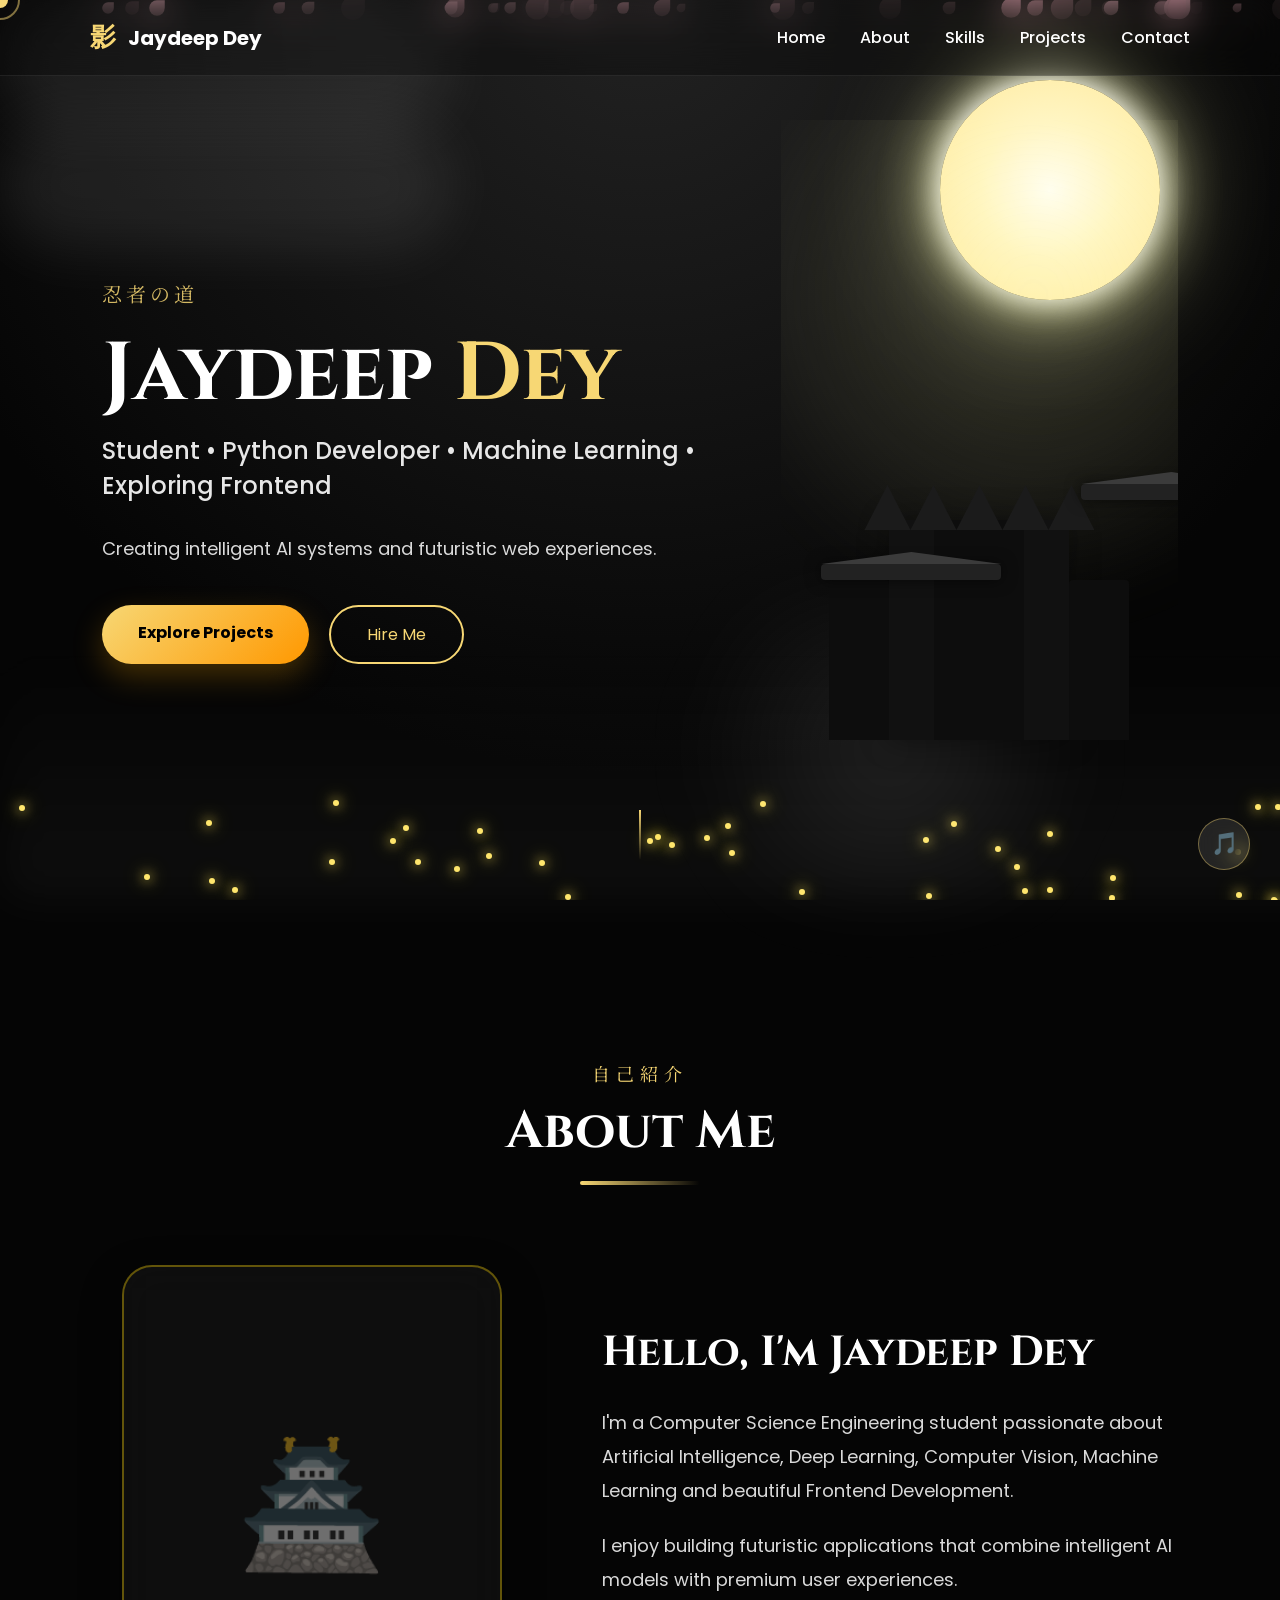
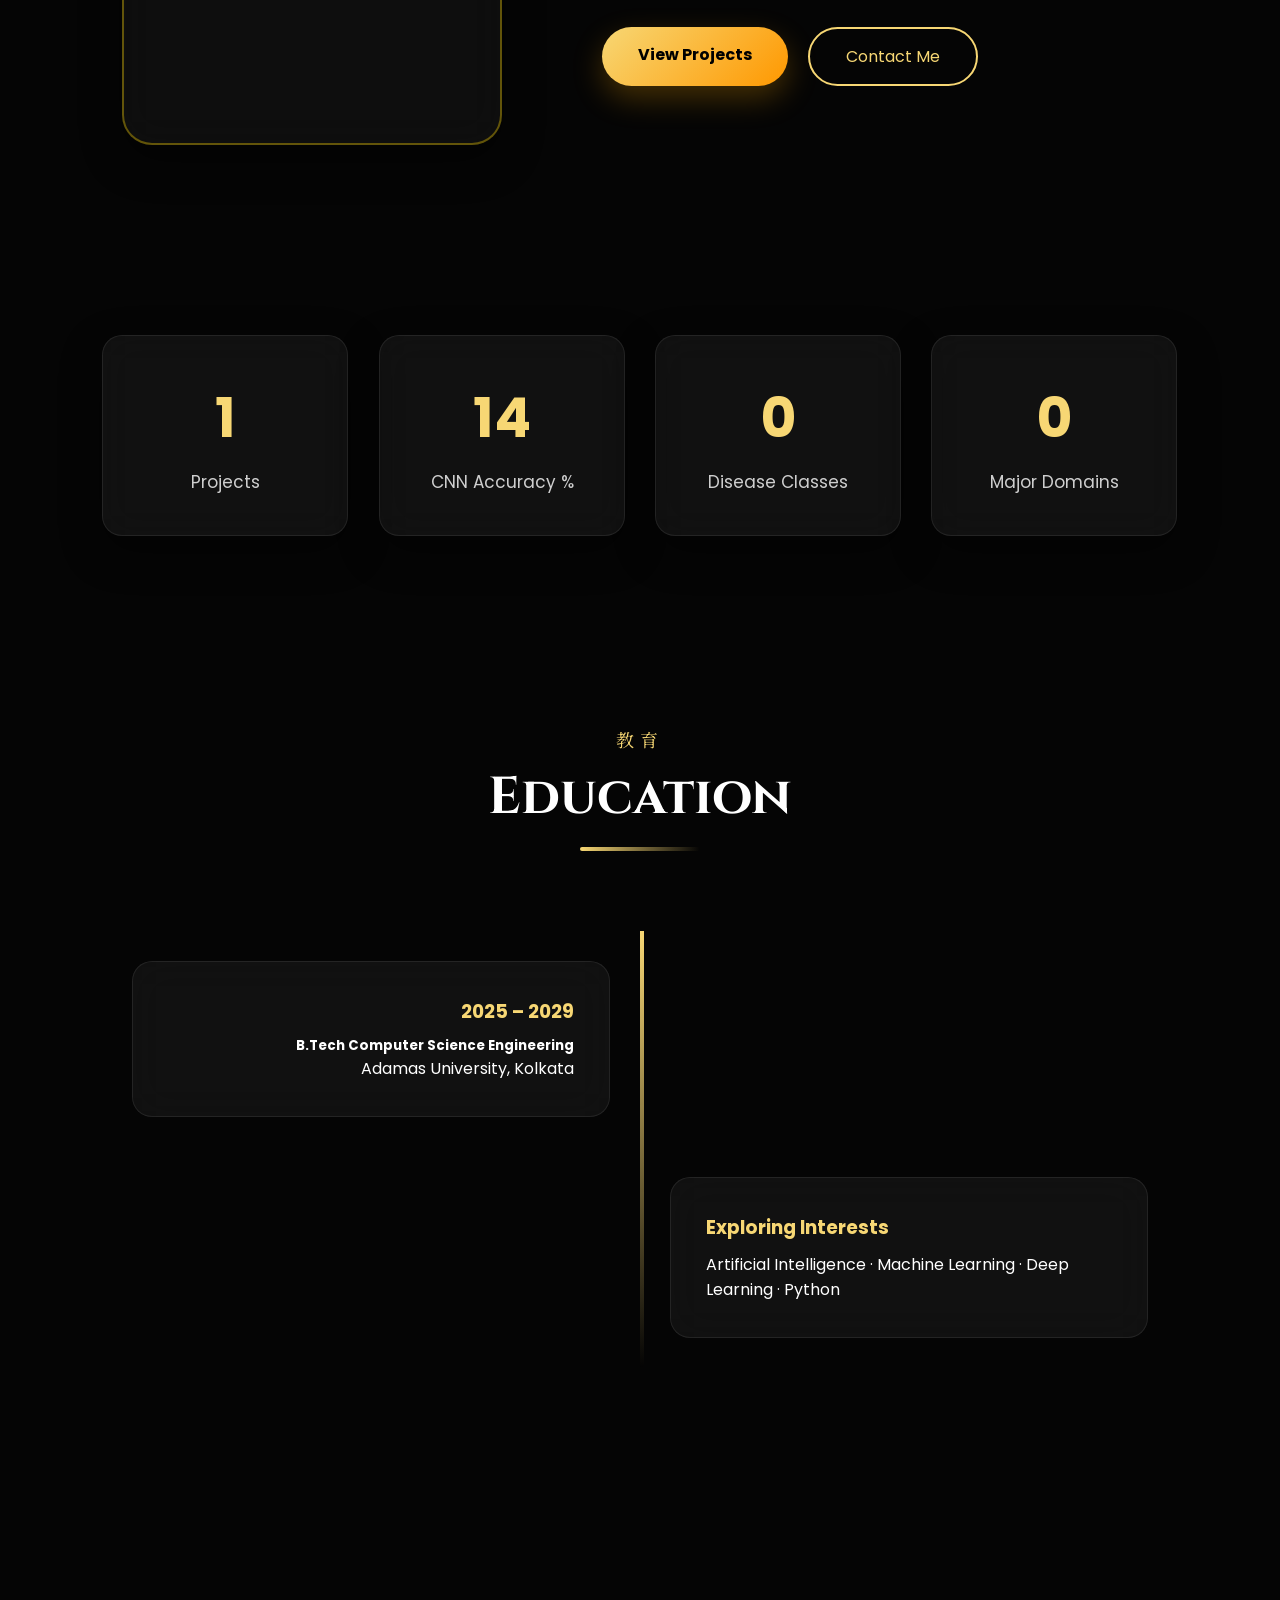
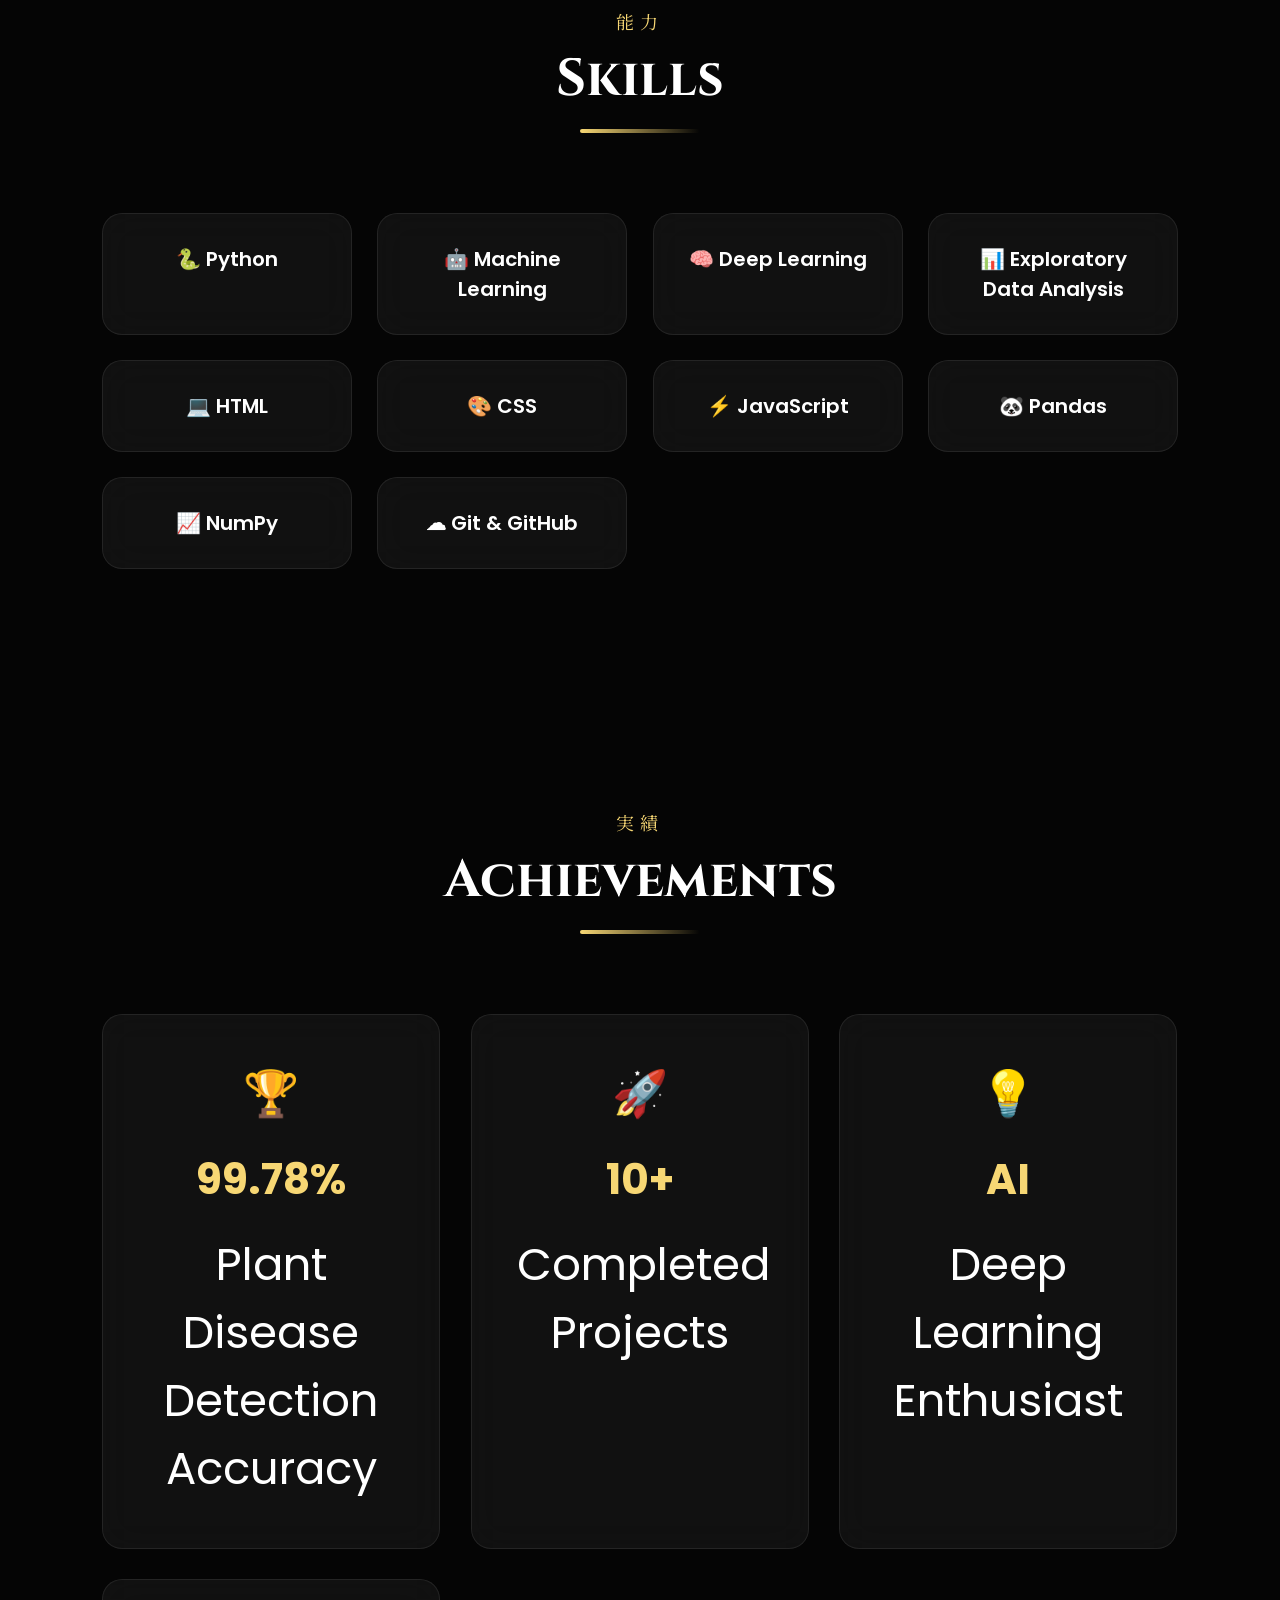
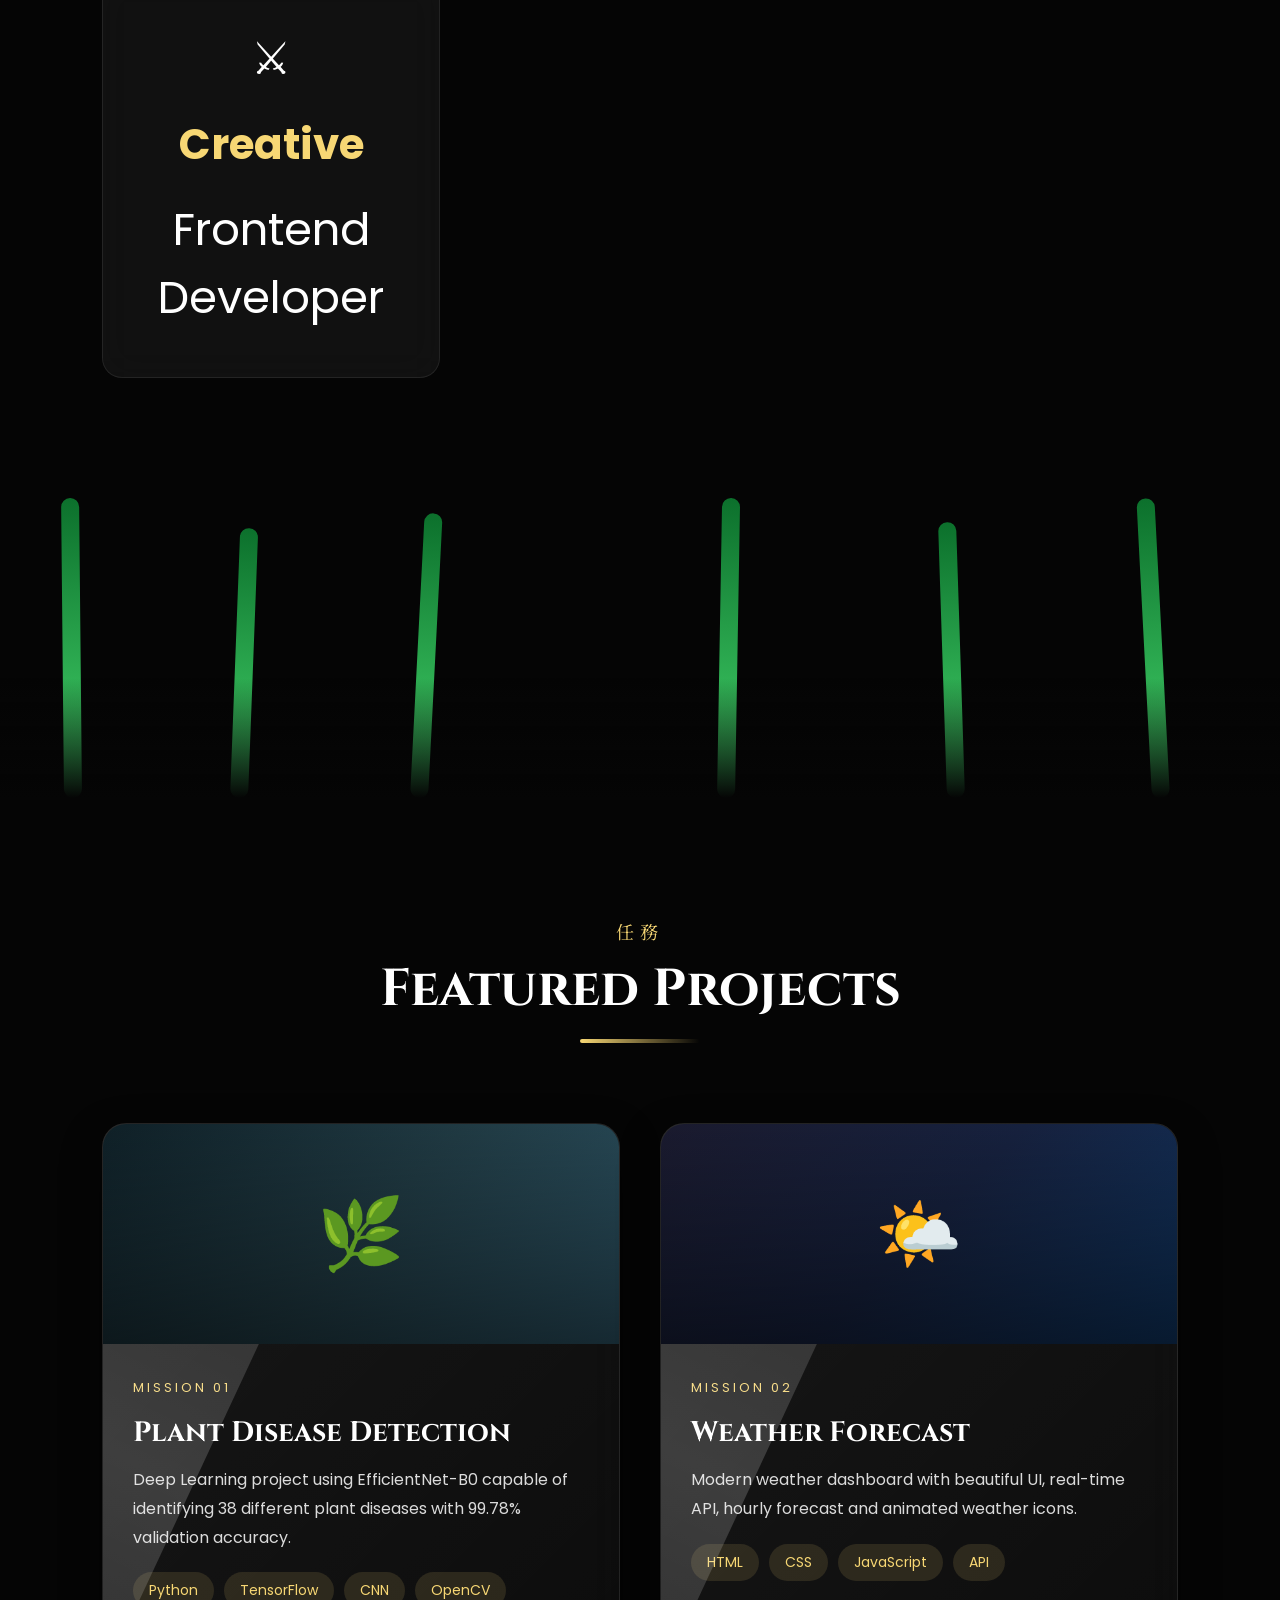
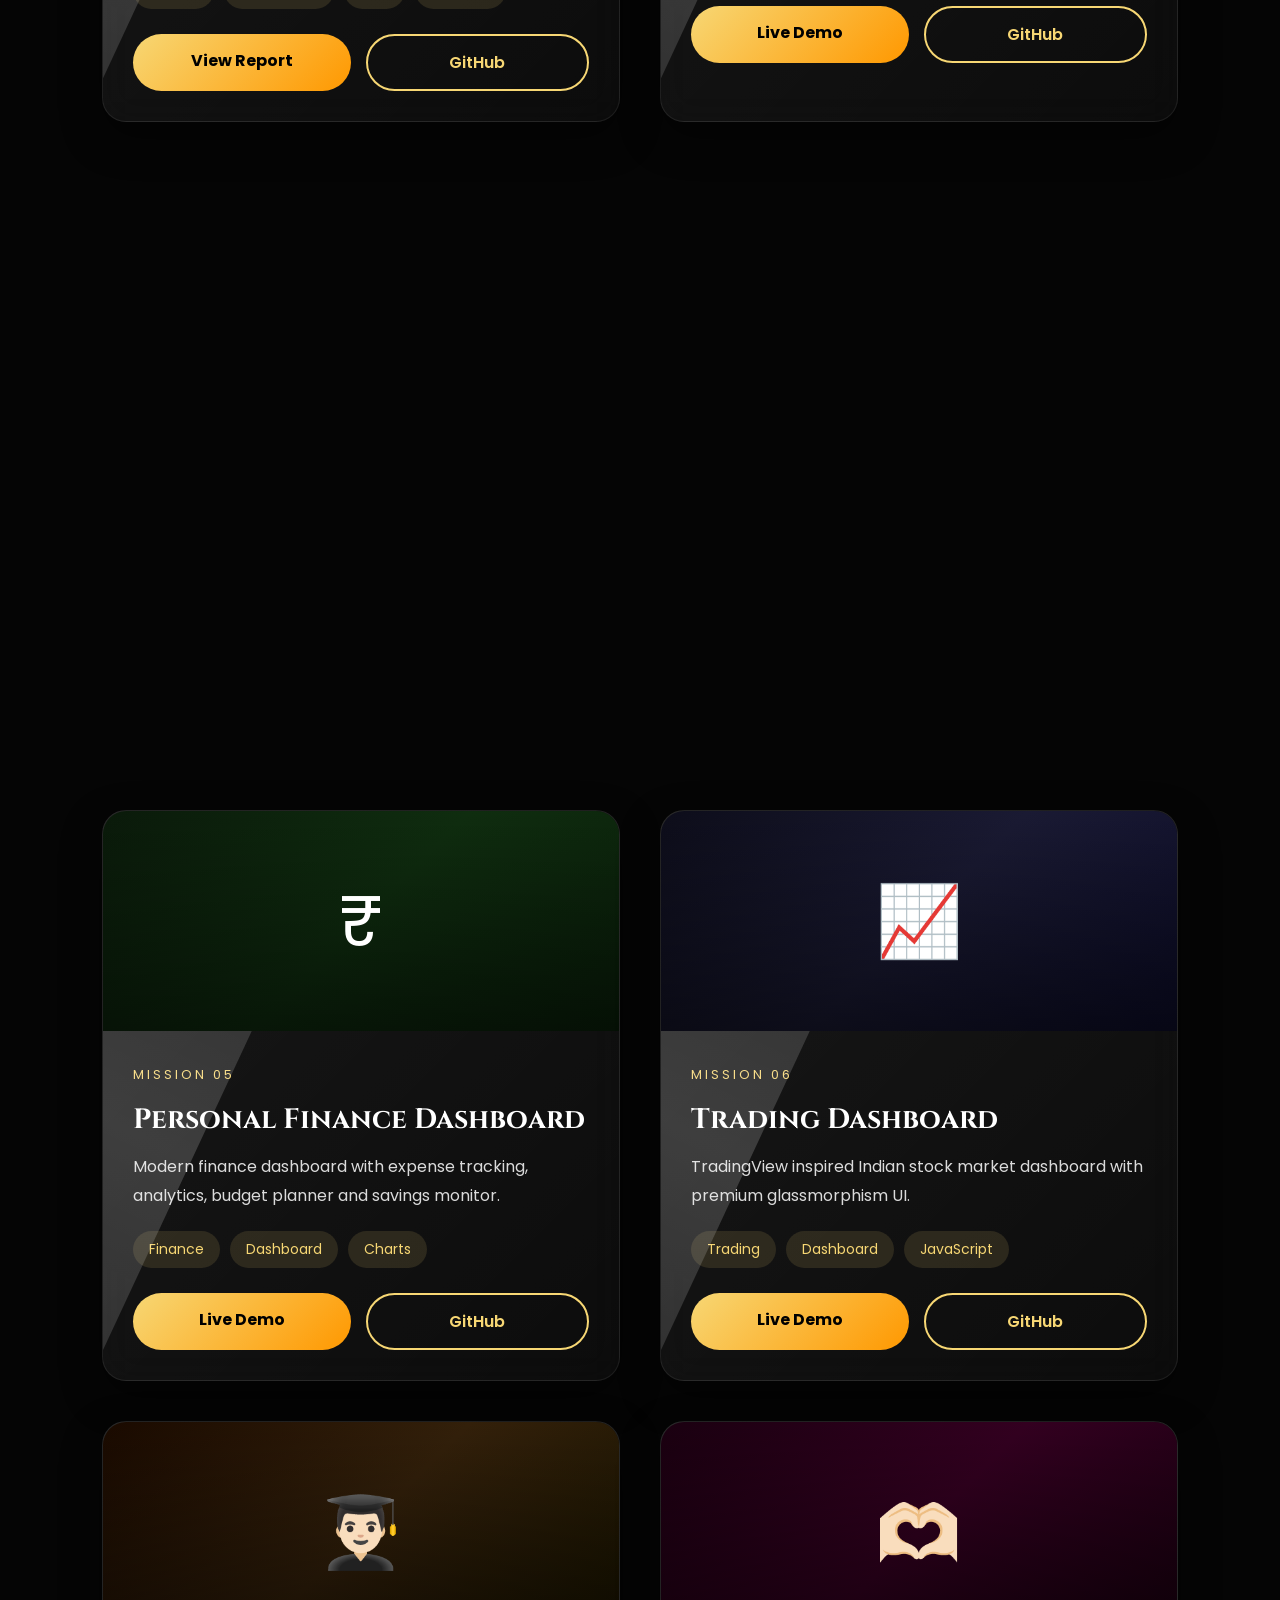
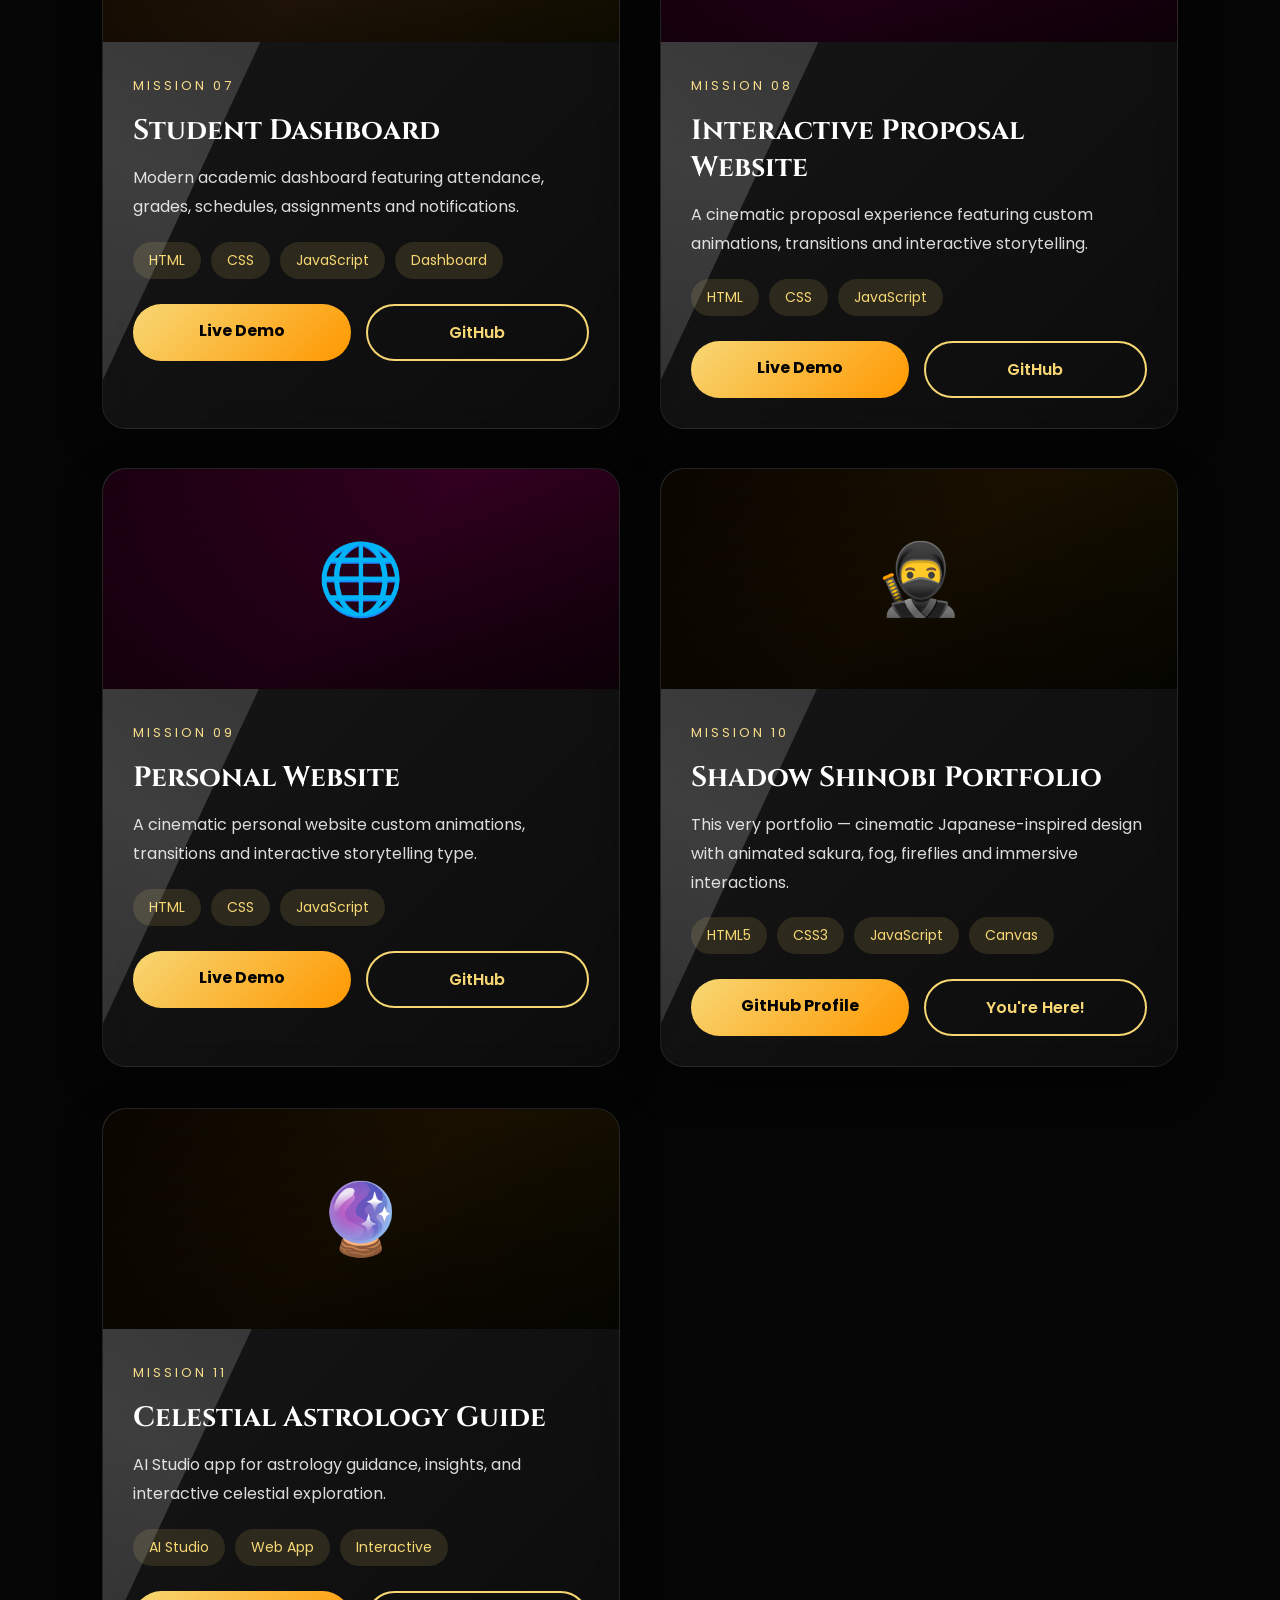
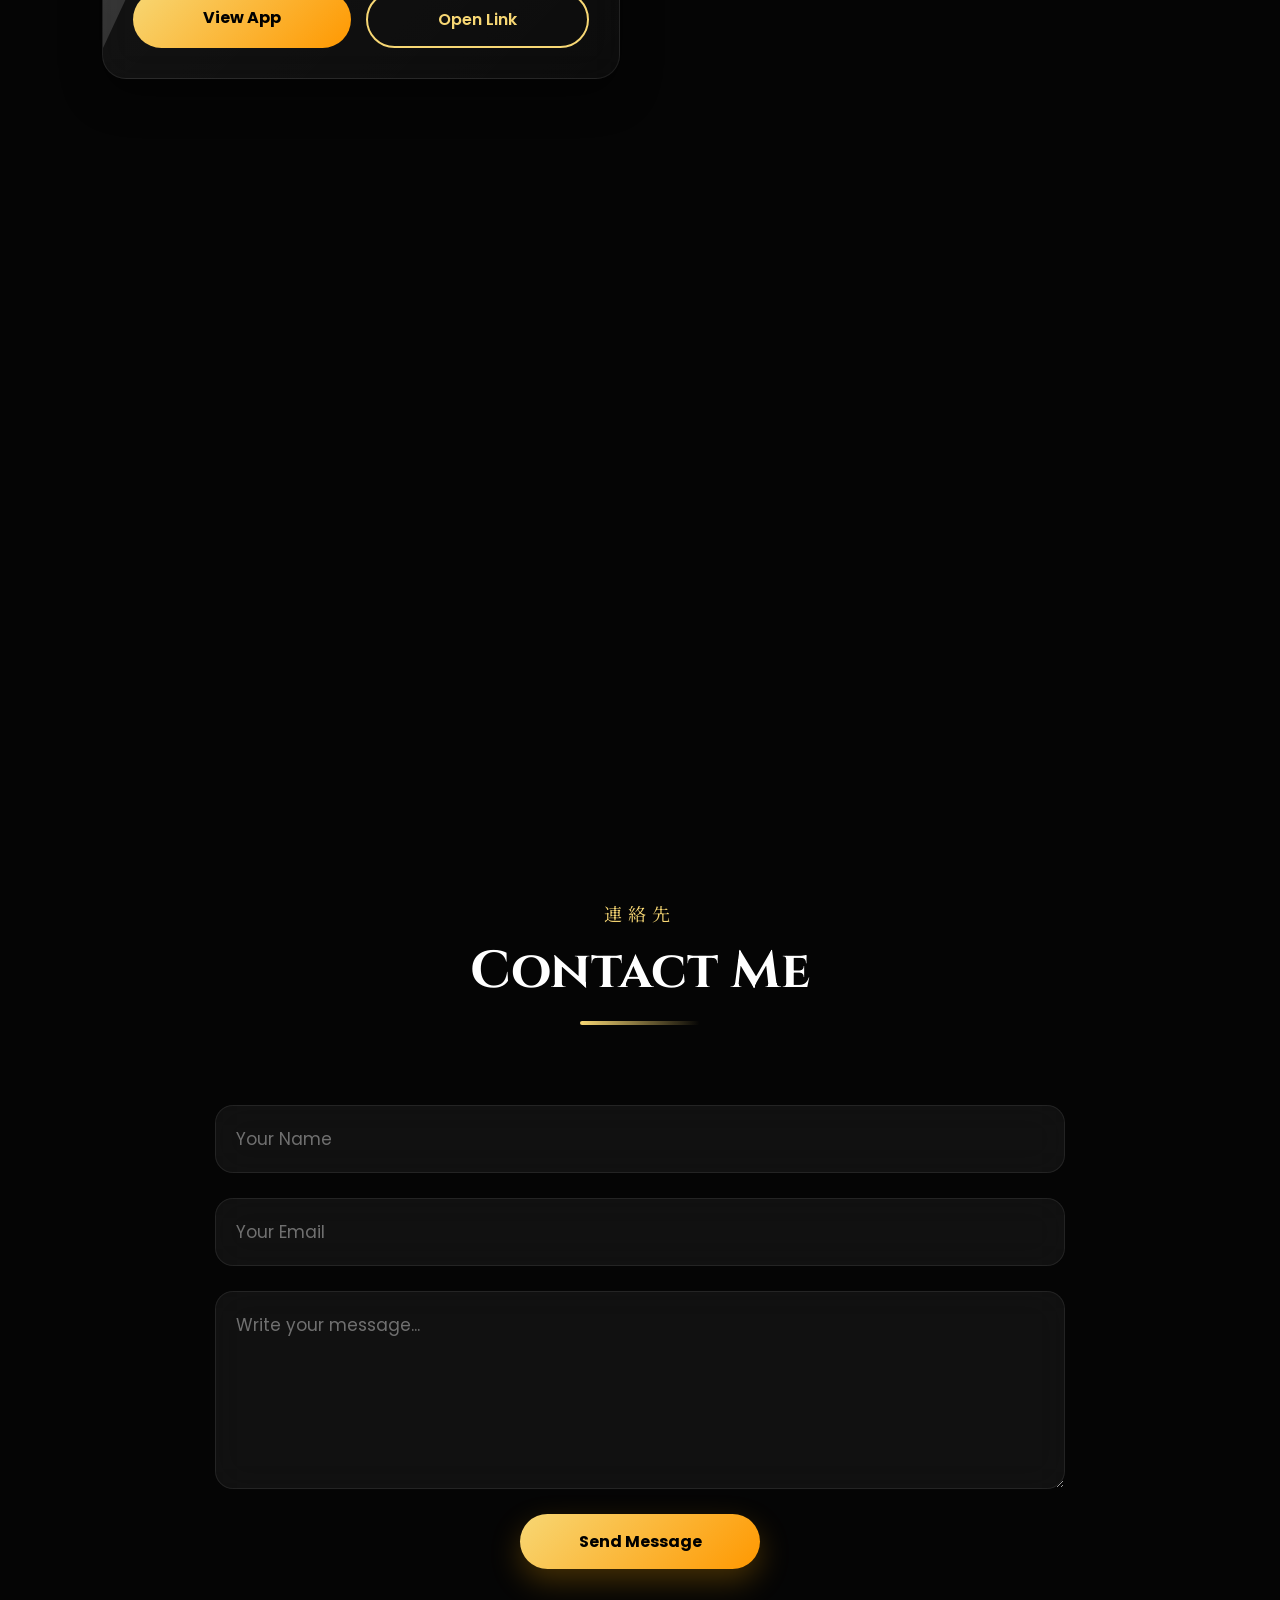
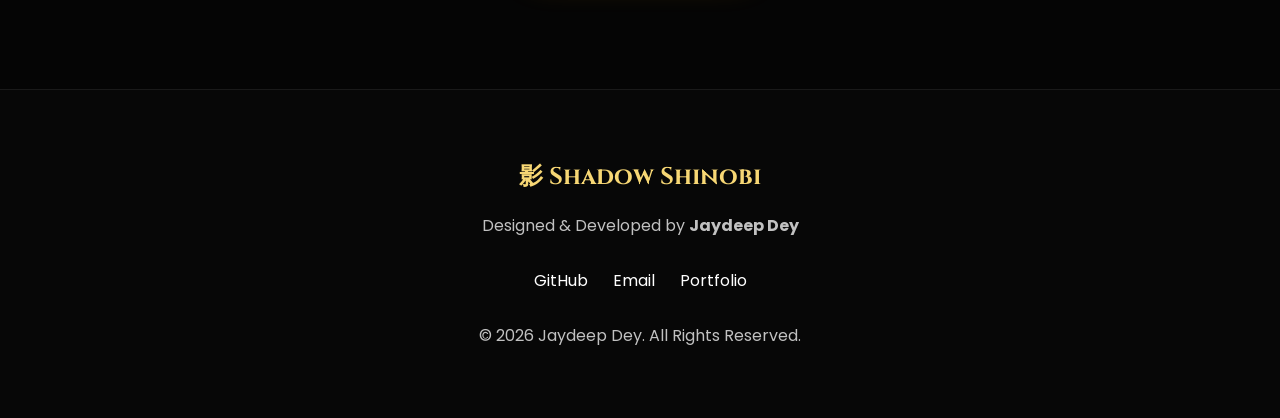
==== commit f58c21b5: "Update greeting from 'Hello' to 'Goodbye'" ====
--- a/index.html
+++ b/index.html
@@ -647,7 +647,7 @@
     <div class="tech">
       <span>AI Studio</span>
       <span>Web App</span>
-      <span>Interactive</span>
+      <span>Interactive</span> 
     </div>
     <div class="proj-buttons">
       <a href="https://celestial-astrology-guide-934756712714.asia-southeast1.run.app/" target="_blank" class="liveBtn">View App</a>
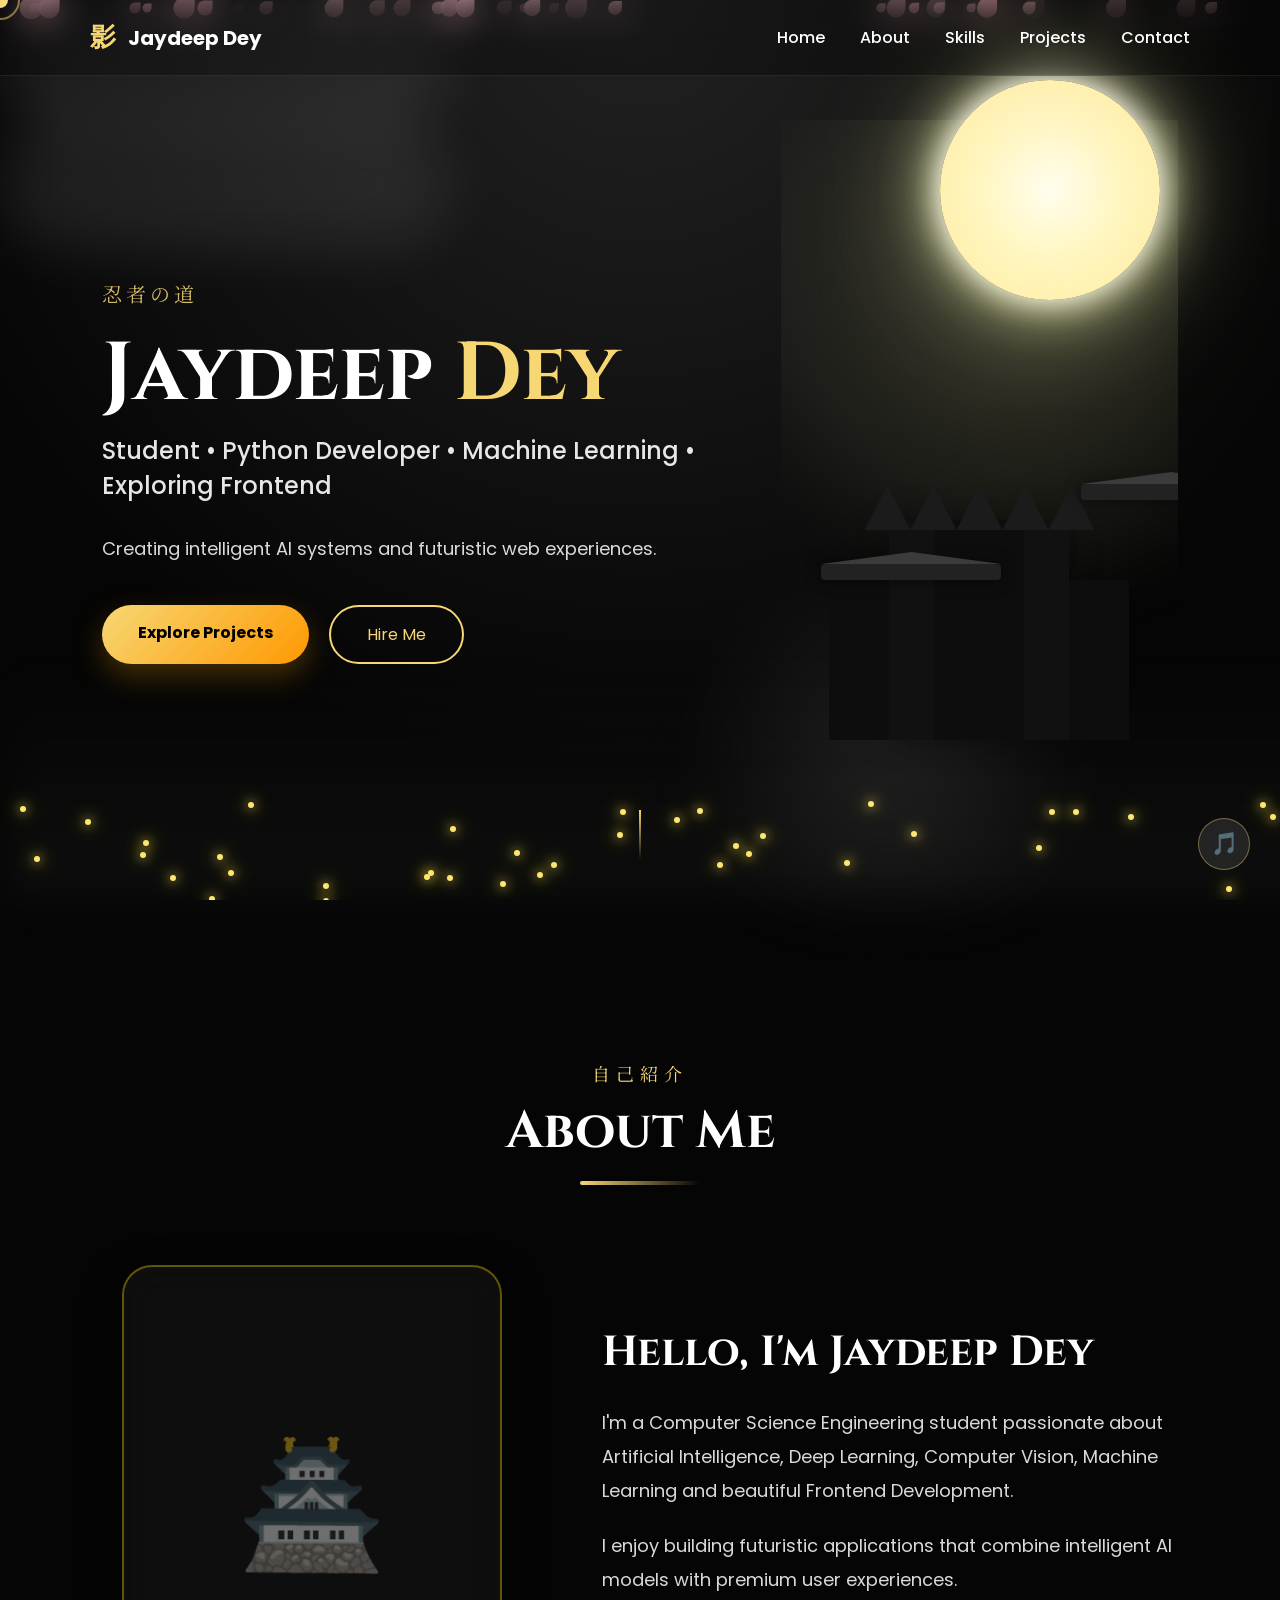
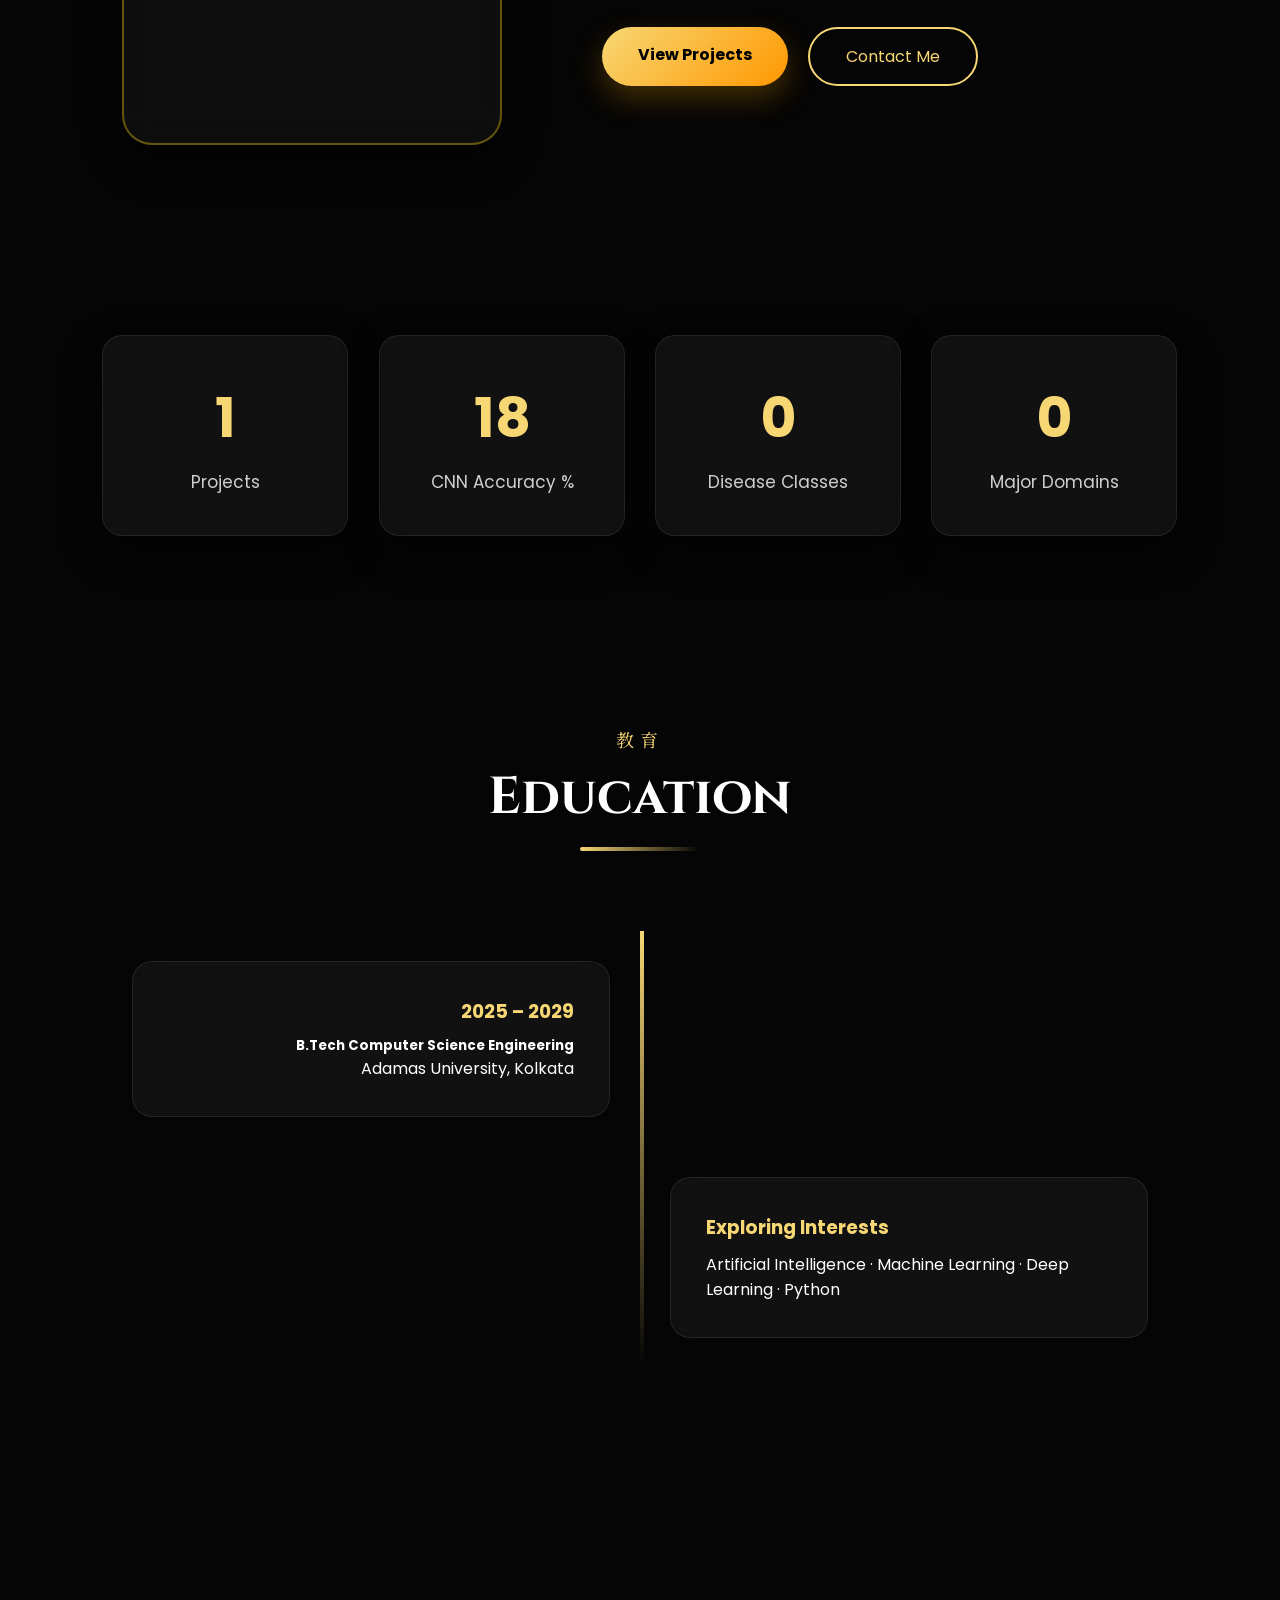
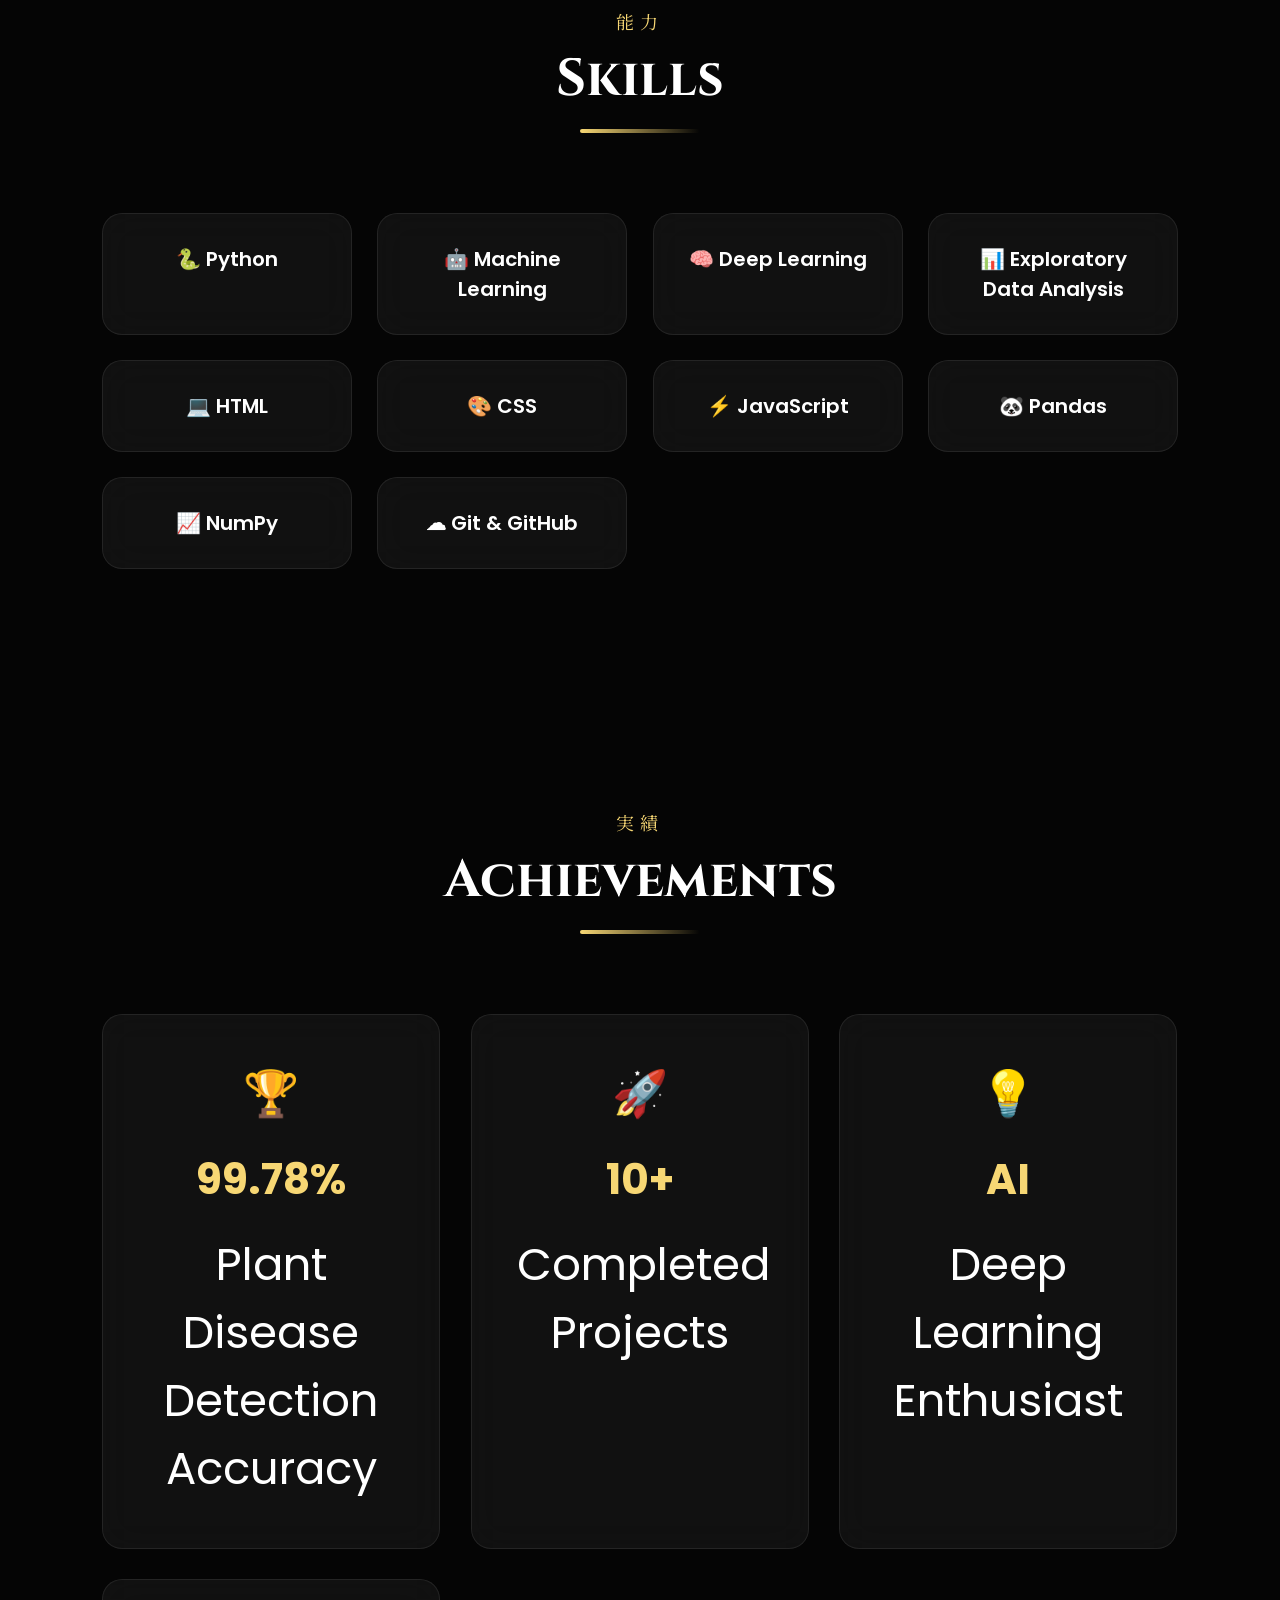
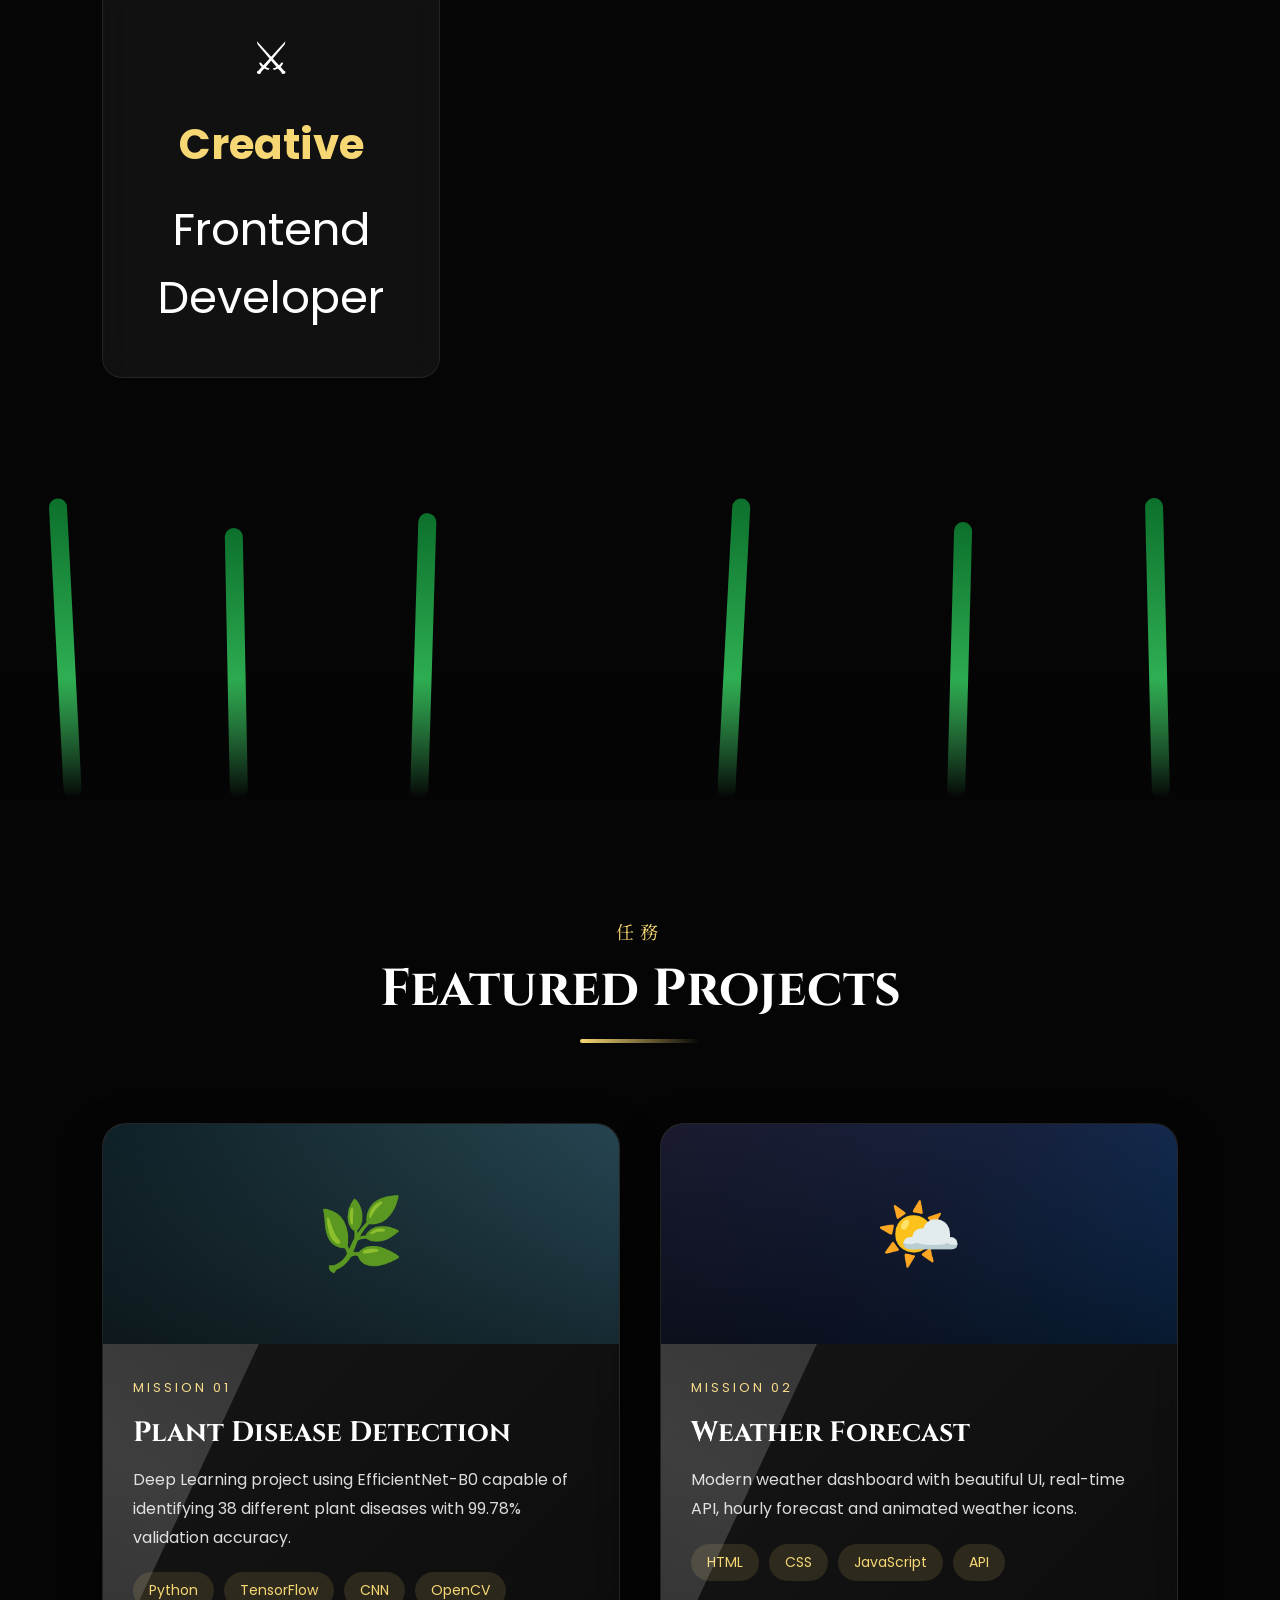
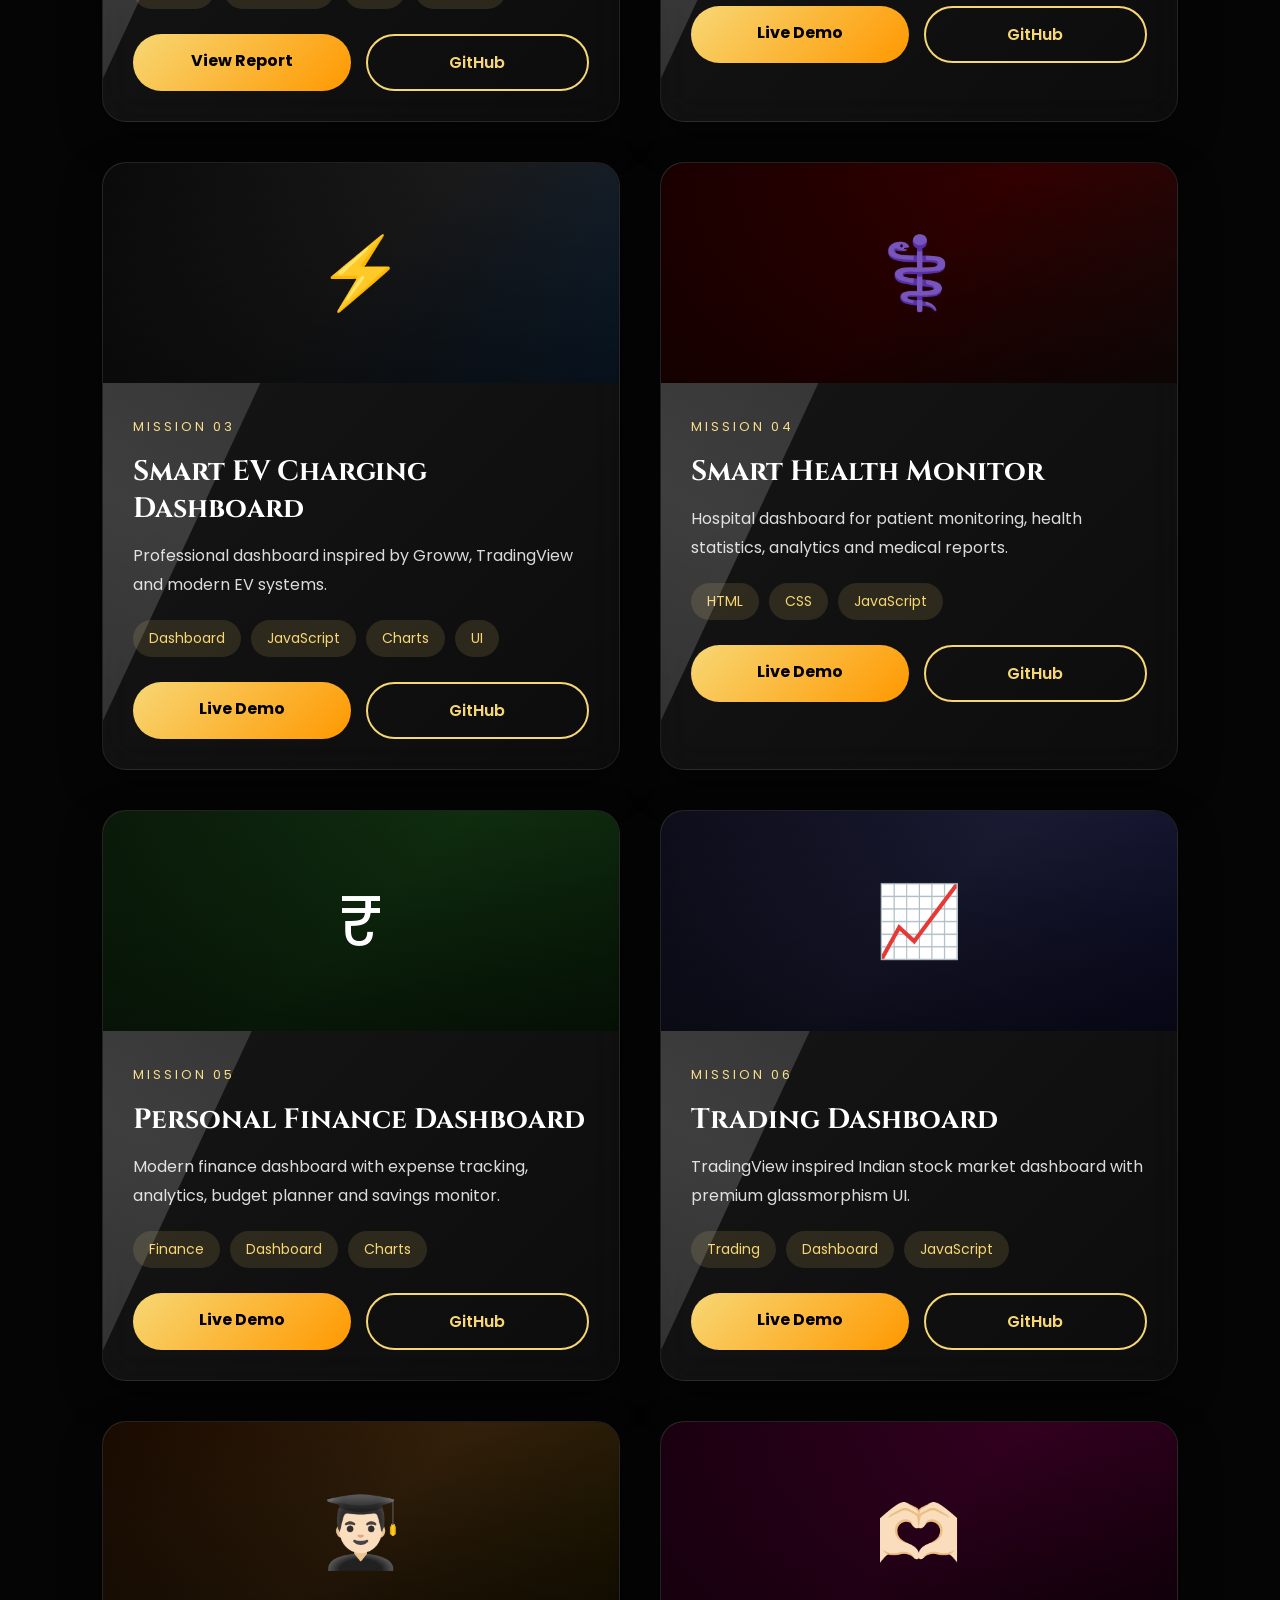
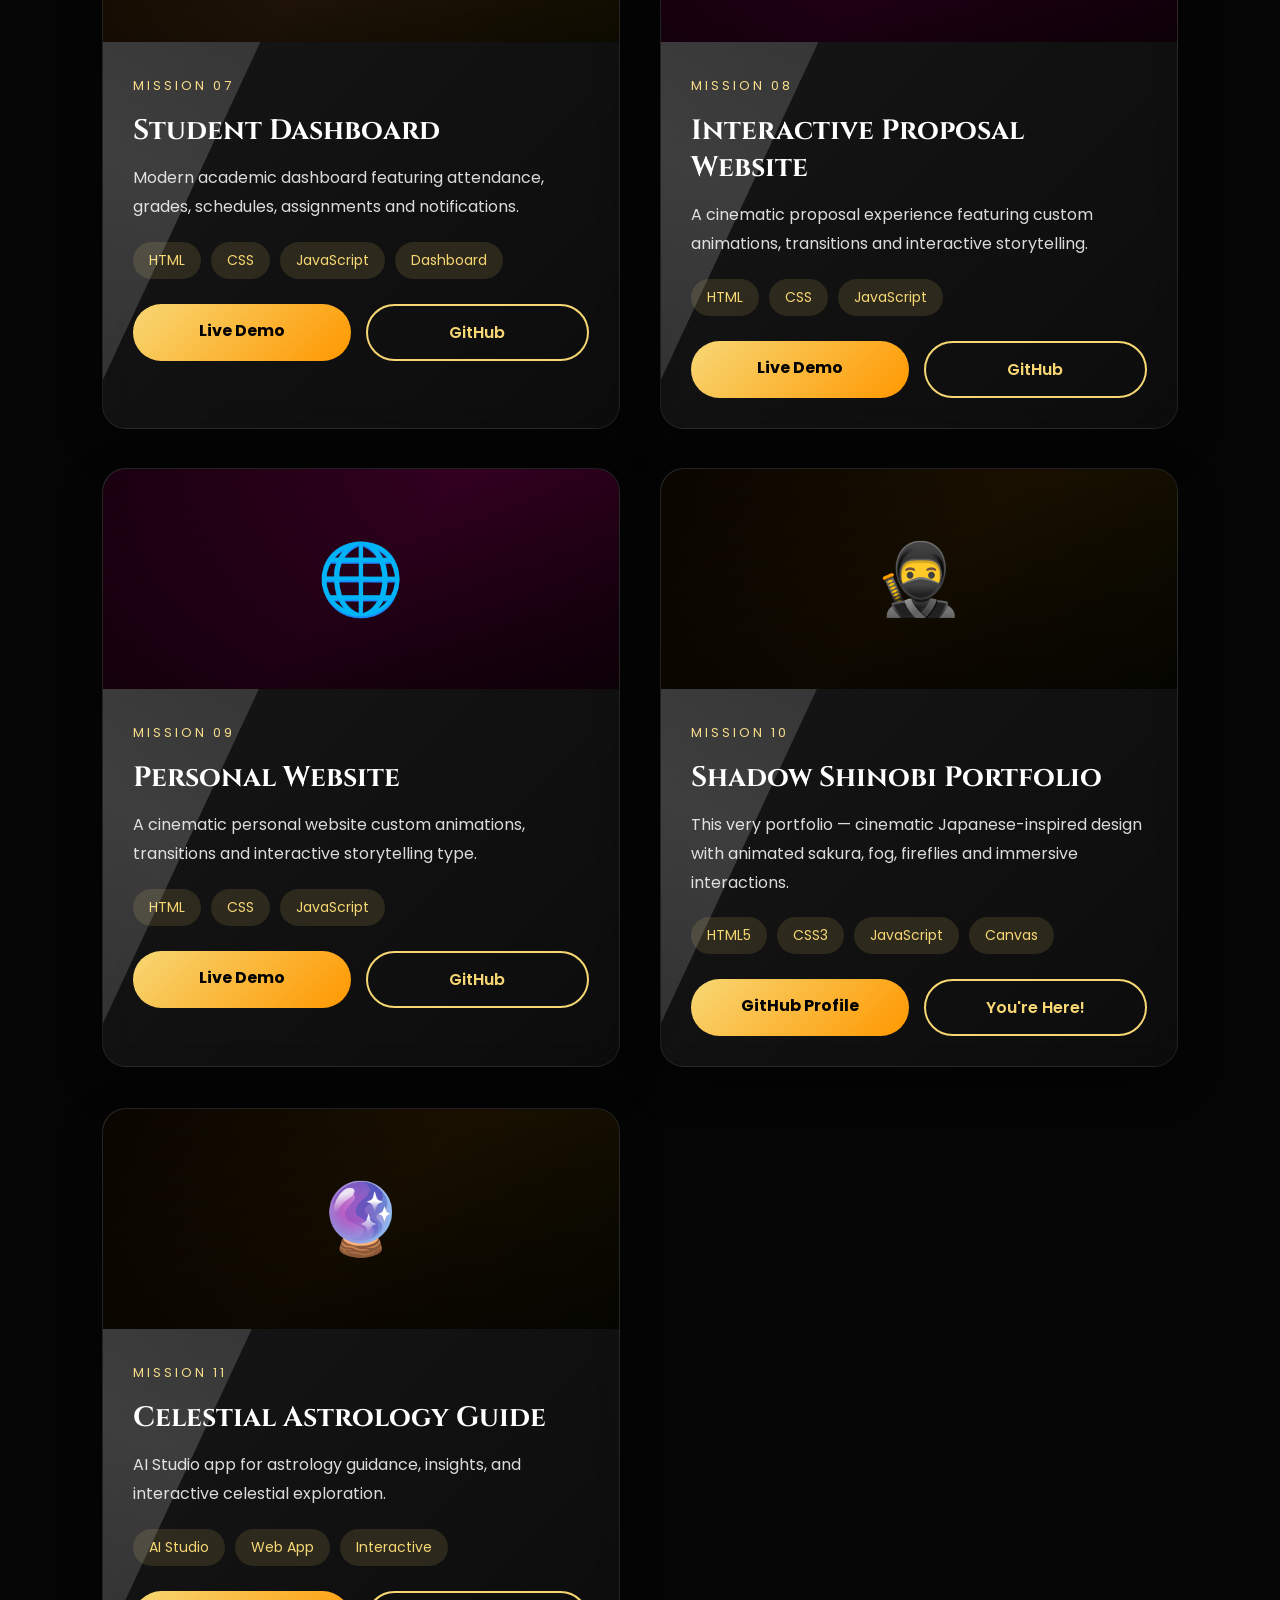
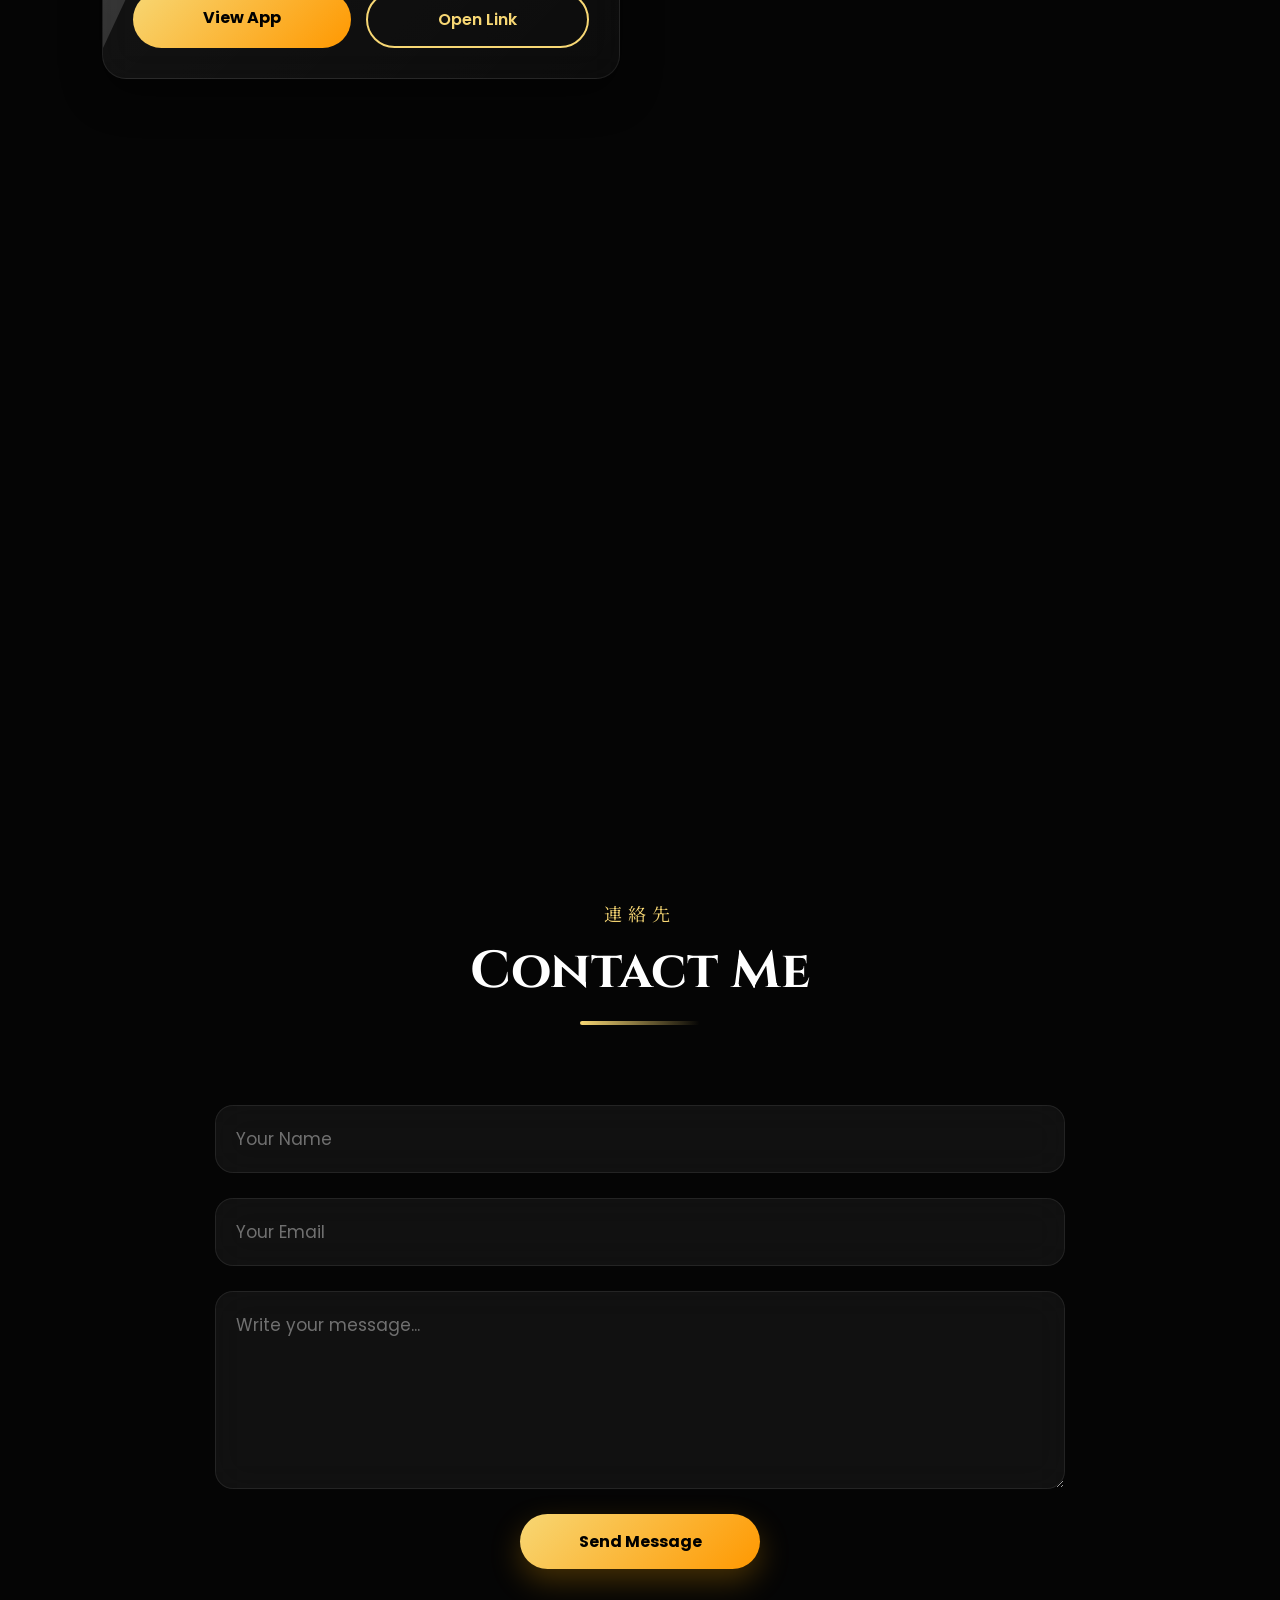
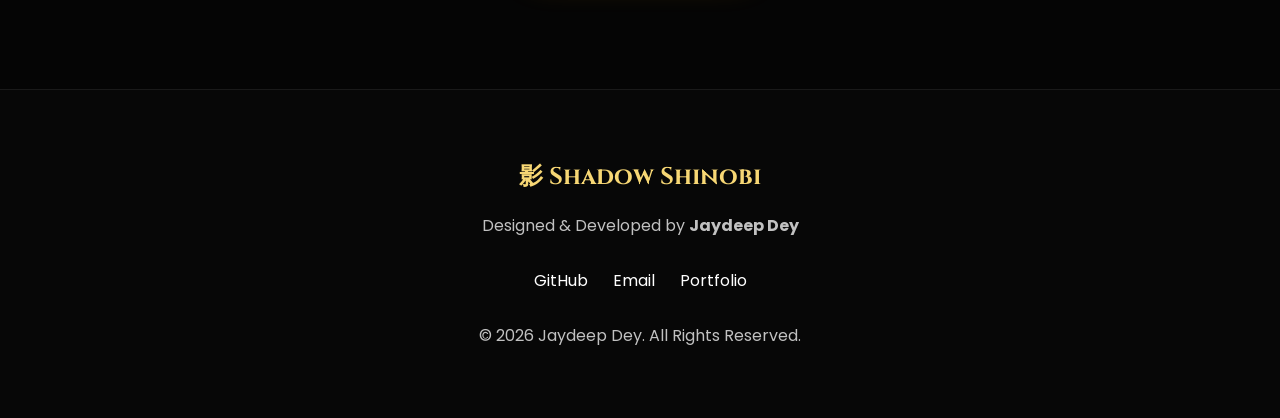
==== commit 72f05826: "Update greeting from 'Hello' to 'Goodbye'" ====
--- a/index.html
+++ b/index.html
@@ -610,6 +610,8 @@
         </div>
       </div>
     </div>
+
+    
 <div class="project-card reveal-item">
       <div class="project-image proposal"><div class="project-overlay">🌐</div></div>
       <div class="project-info">
@@ -623,6 +625,8 @@
         </div>
       </div>
     </div>
+
+    
     <div class="project-card reveal-item">
       <div class="project-image portfolio"><div class="project-overlay">🥷</div></div>
       <div class="project-info">
@@ -635,11 +639,15 @@
           <a href="#hero" class="githubBtn">You're Here!</a>
         </div>
       </div>
-    </div>
+      
+    </div>
+    
 <div class="project-card reveal-item">
   <div class="project-image portfolio">
     <div class="project-overlay">🔮</div>
   </div>
+
+  
   <div class="project-info">
     <span class="mission">MISSION 11</span>
     <h3>Celestial Astrology Guide</h3>
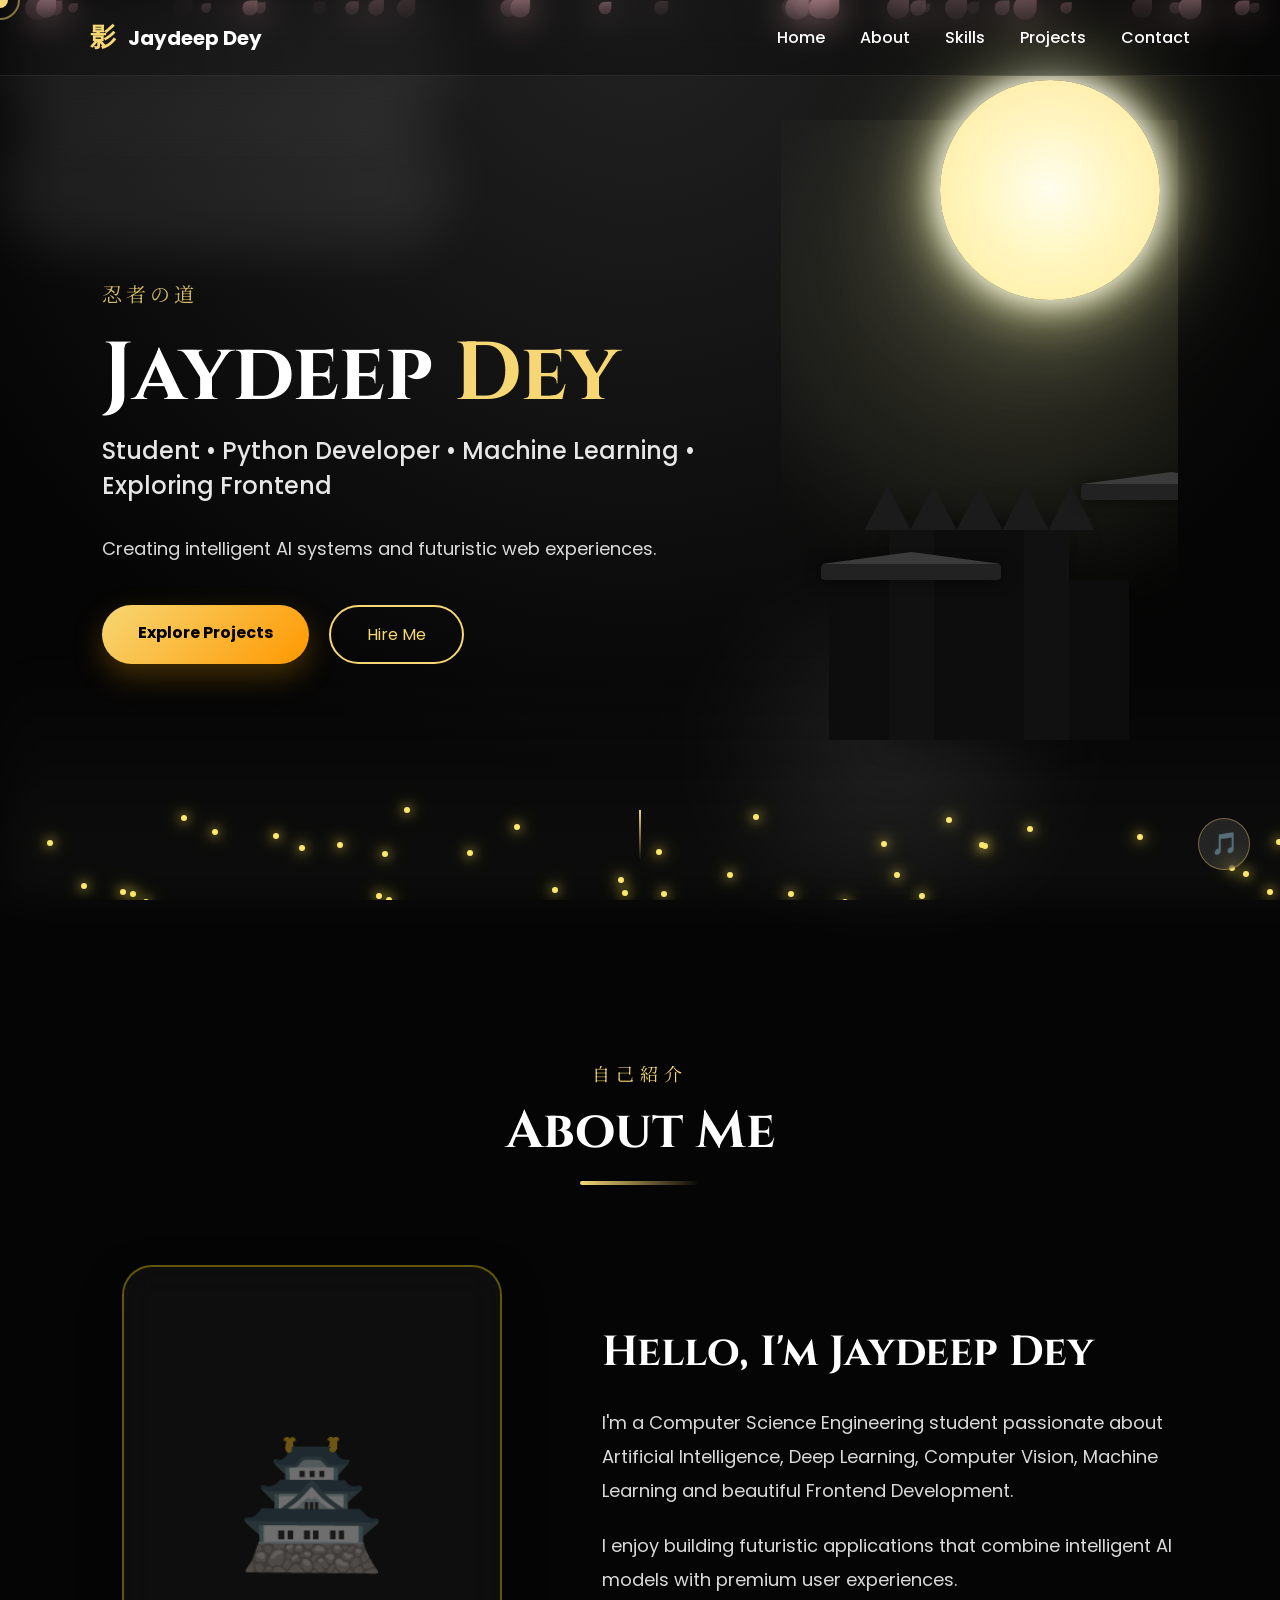
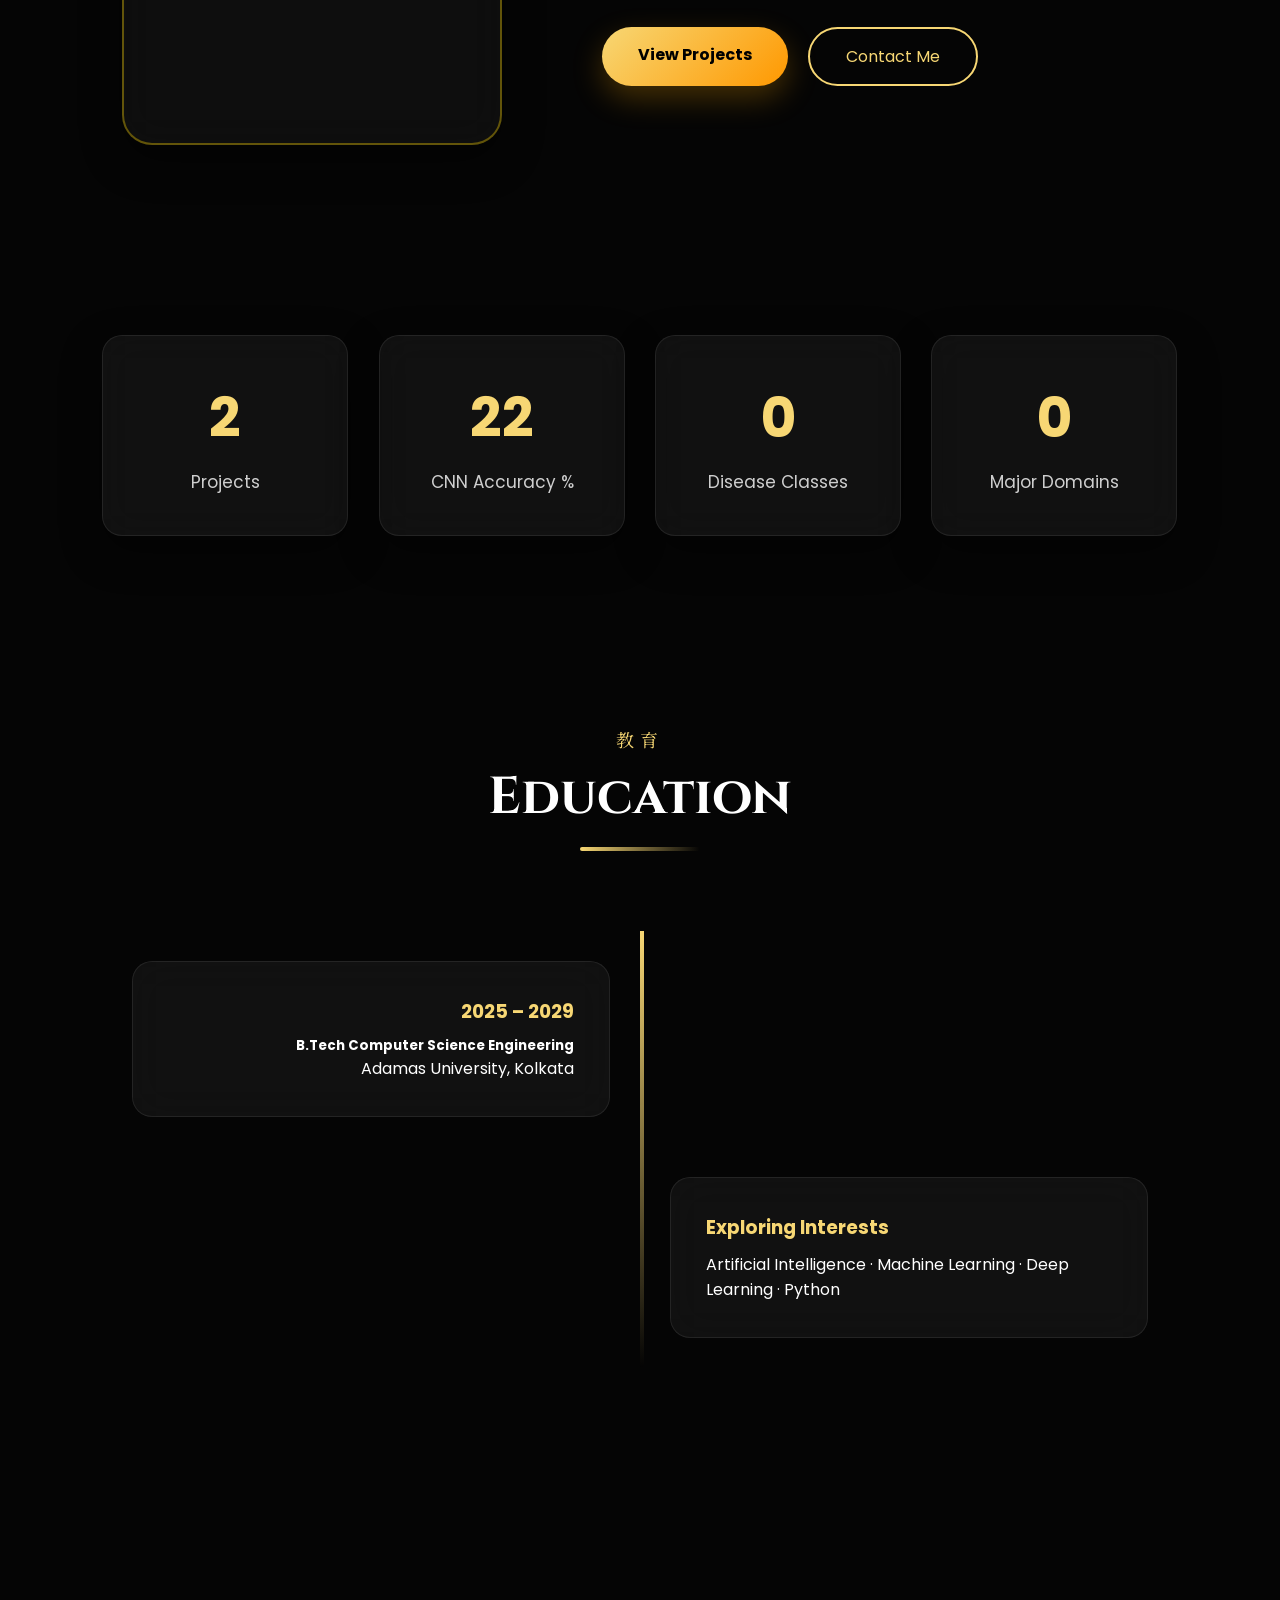
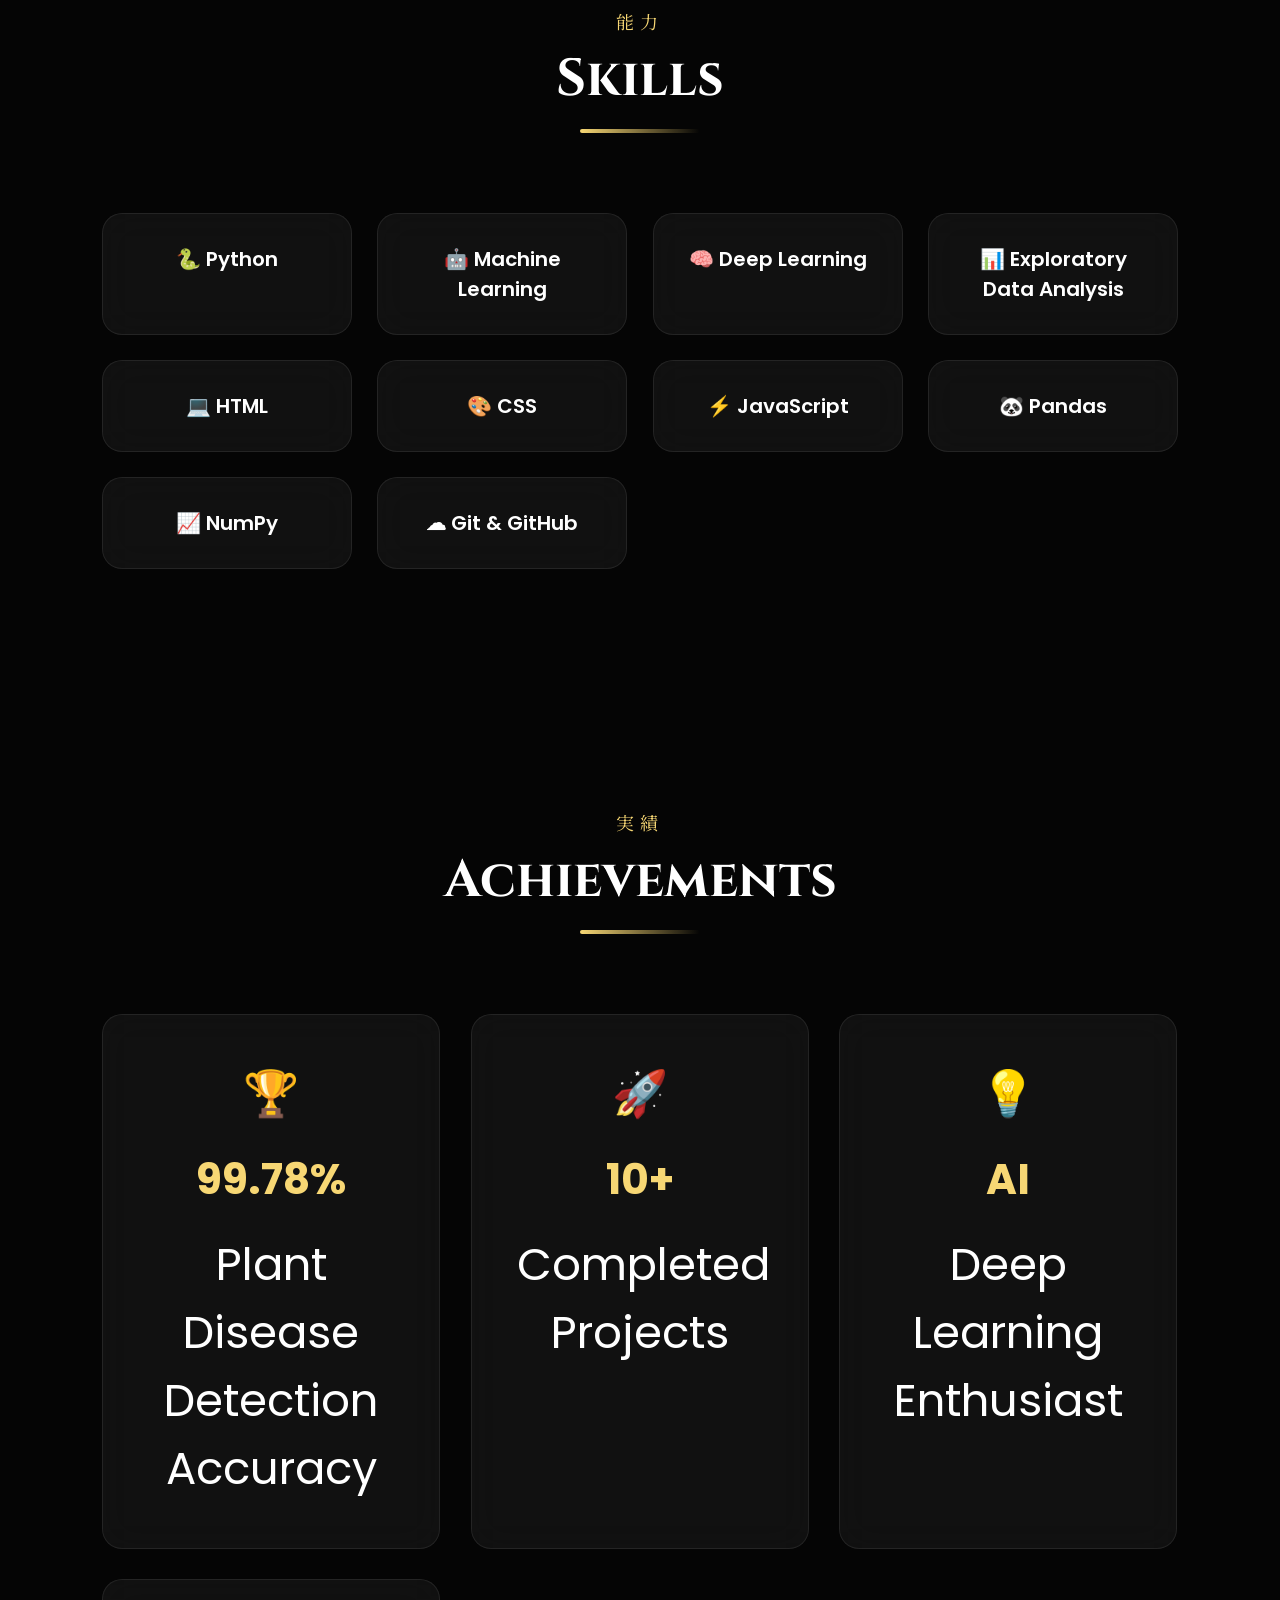
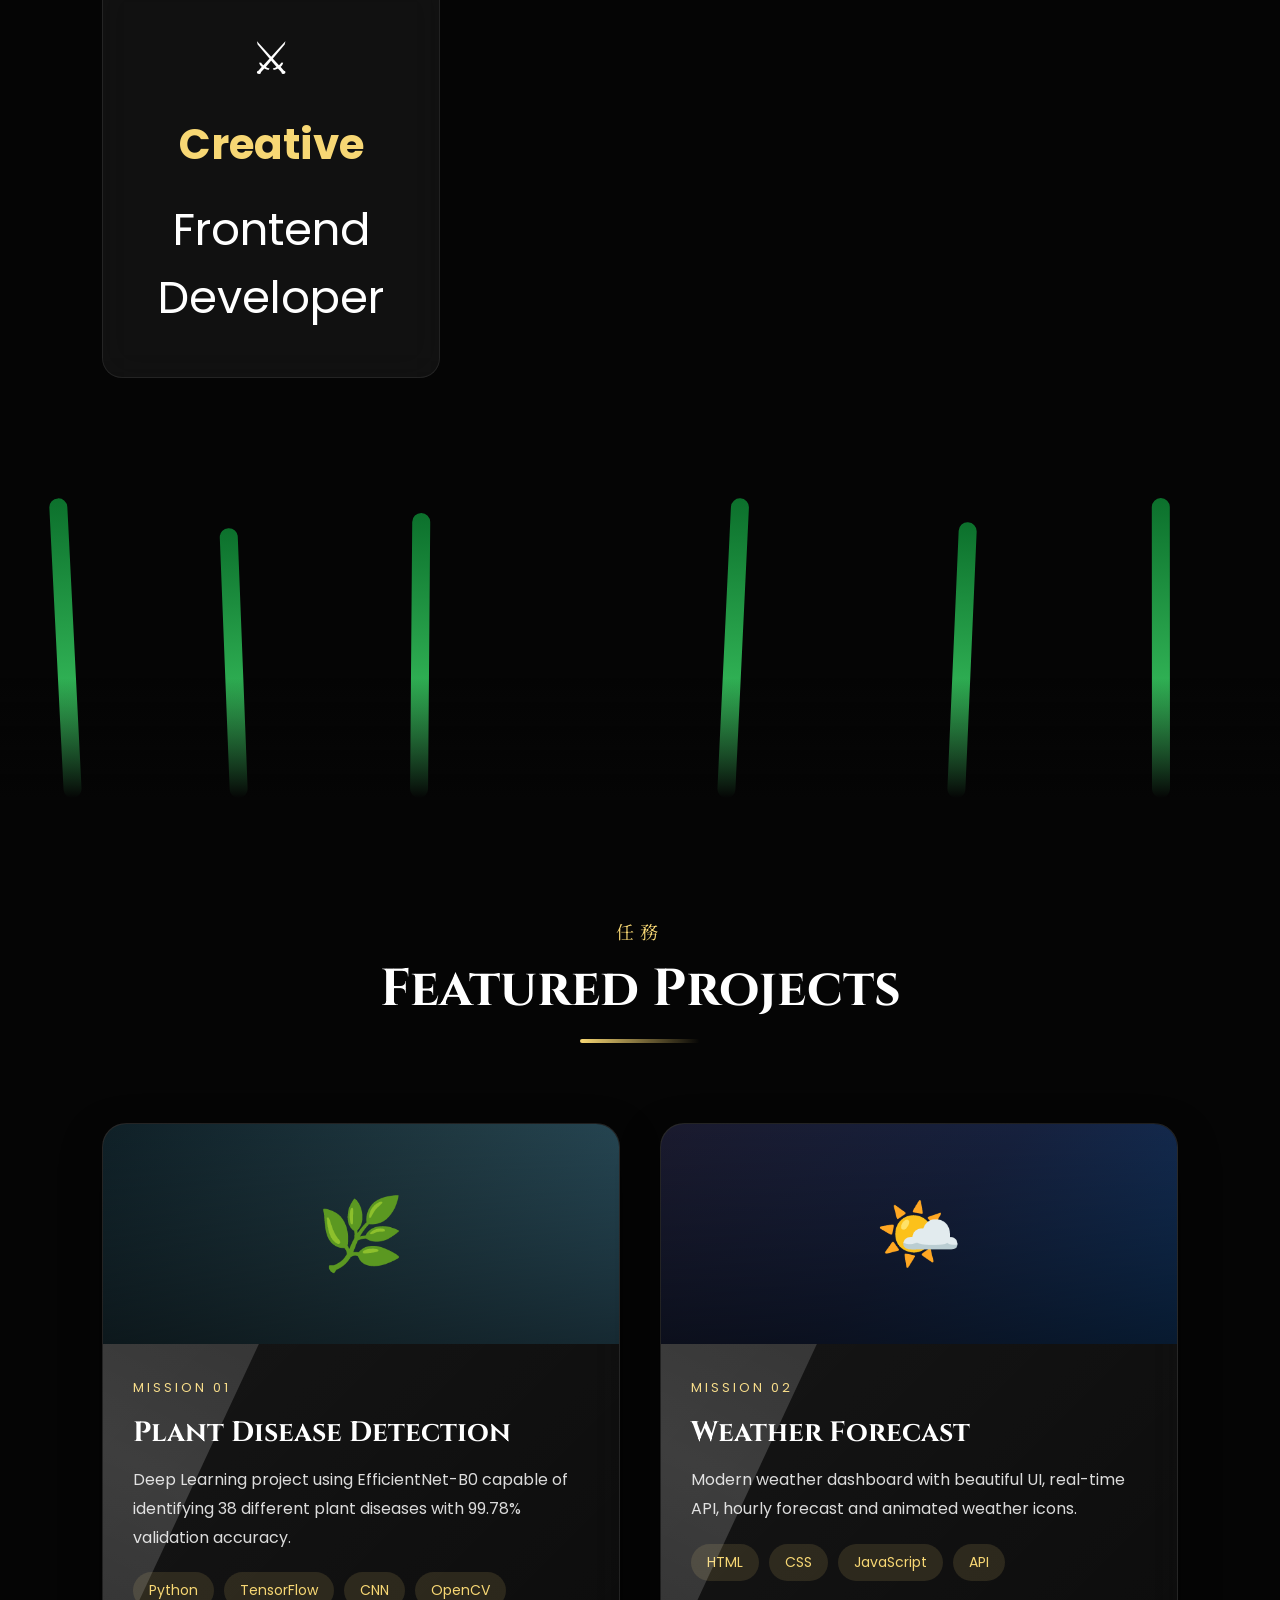
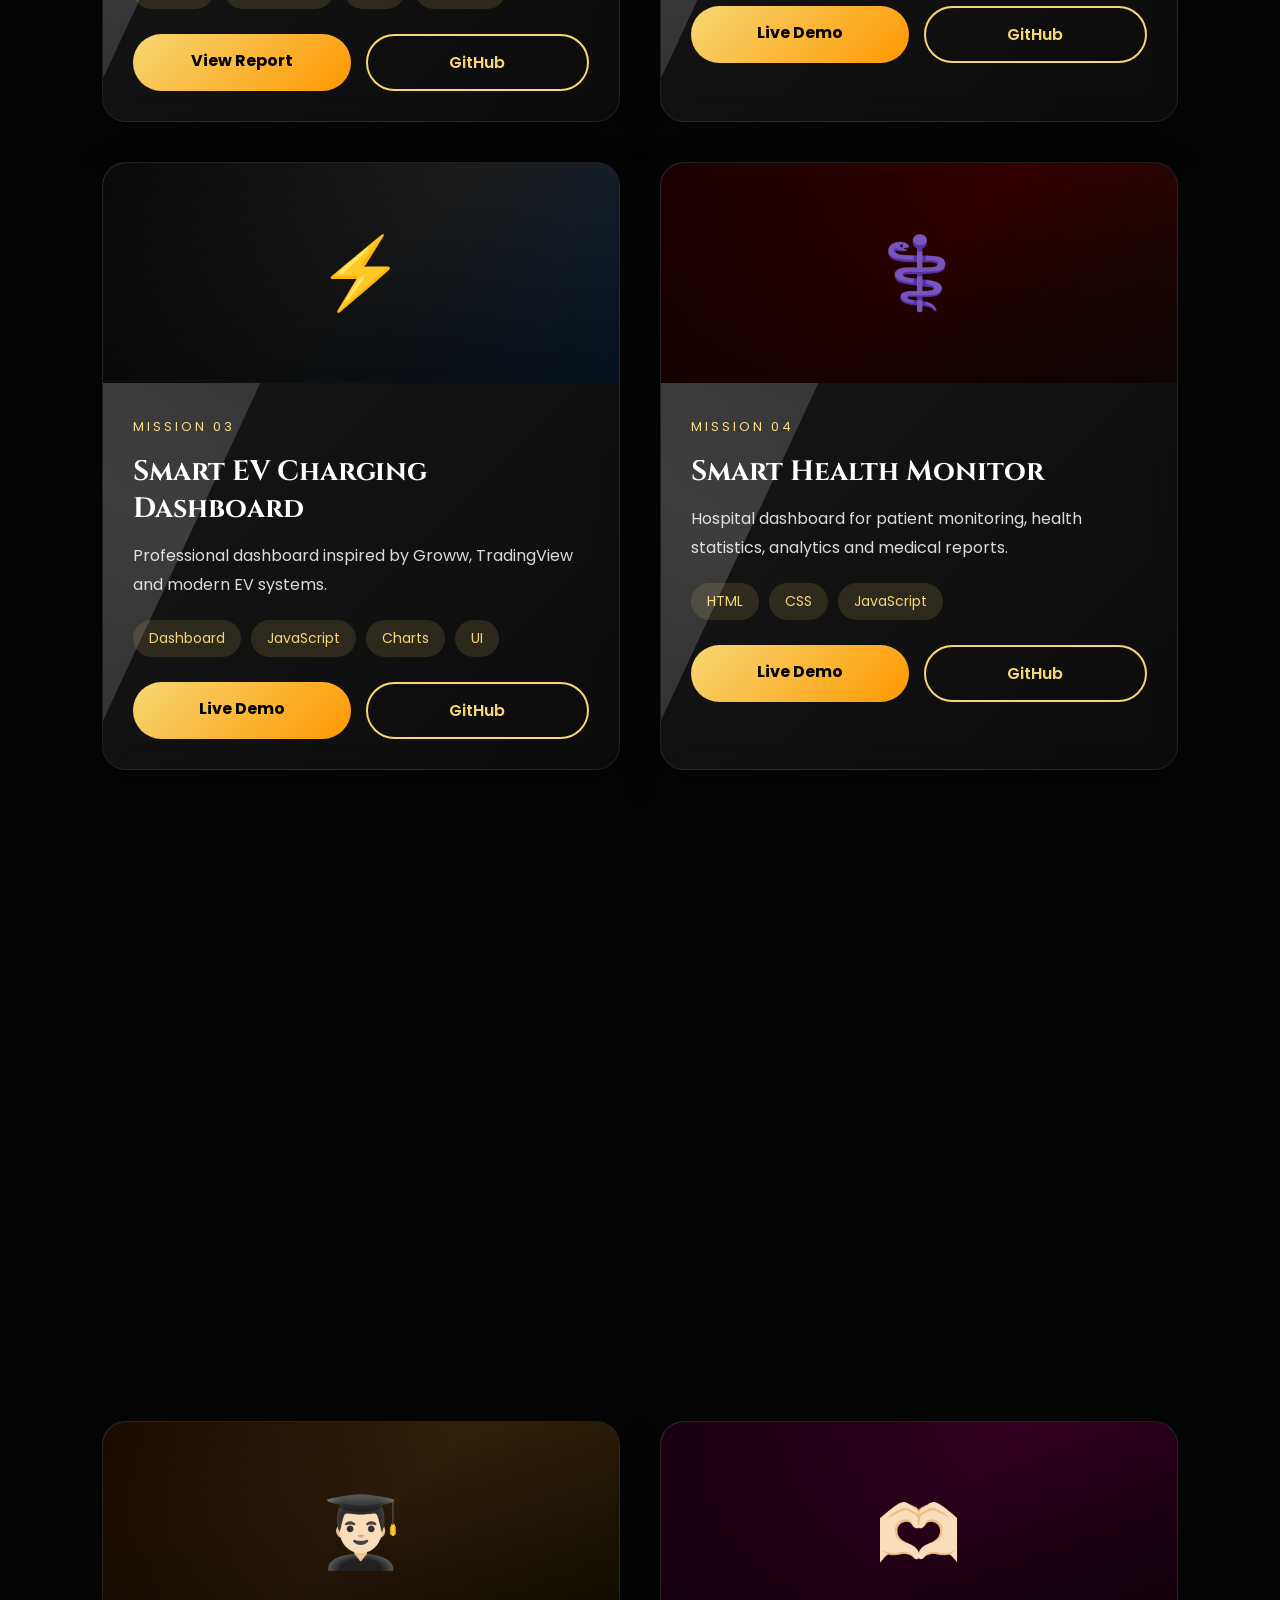
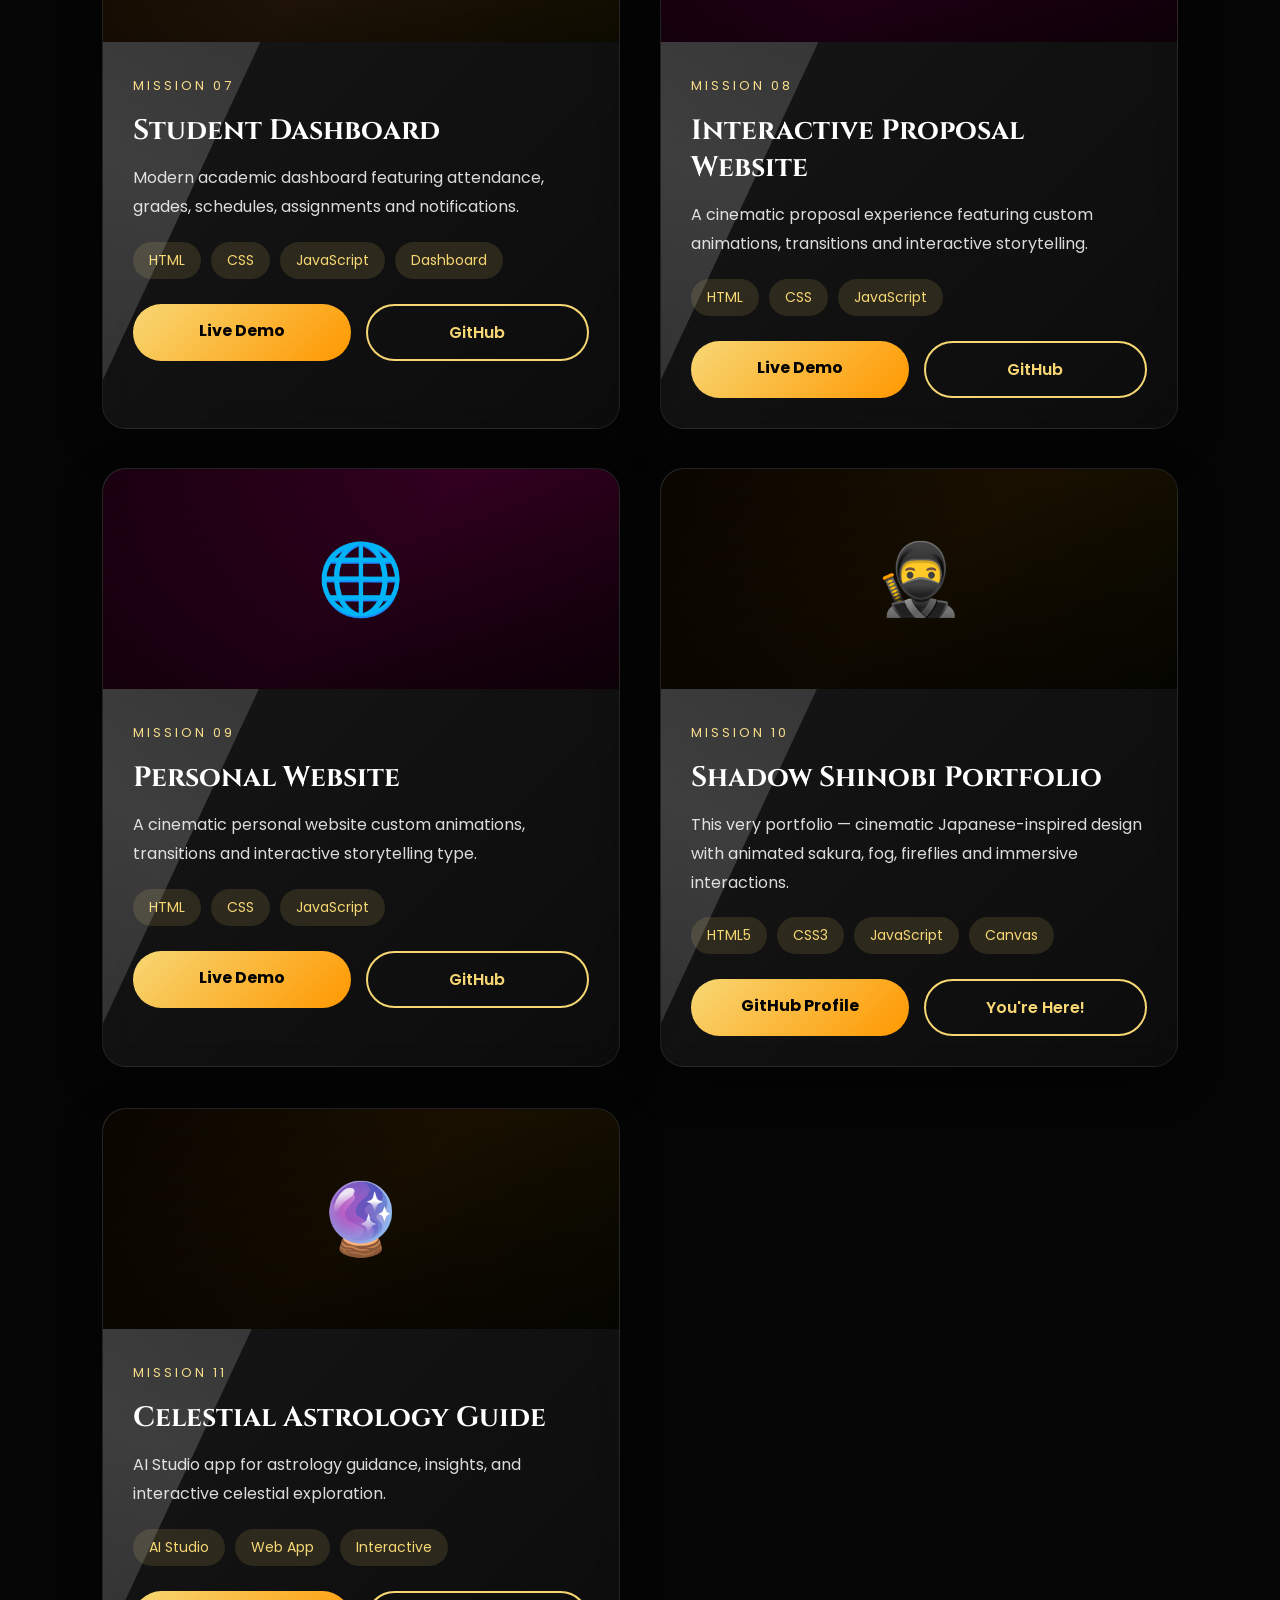
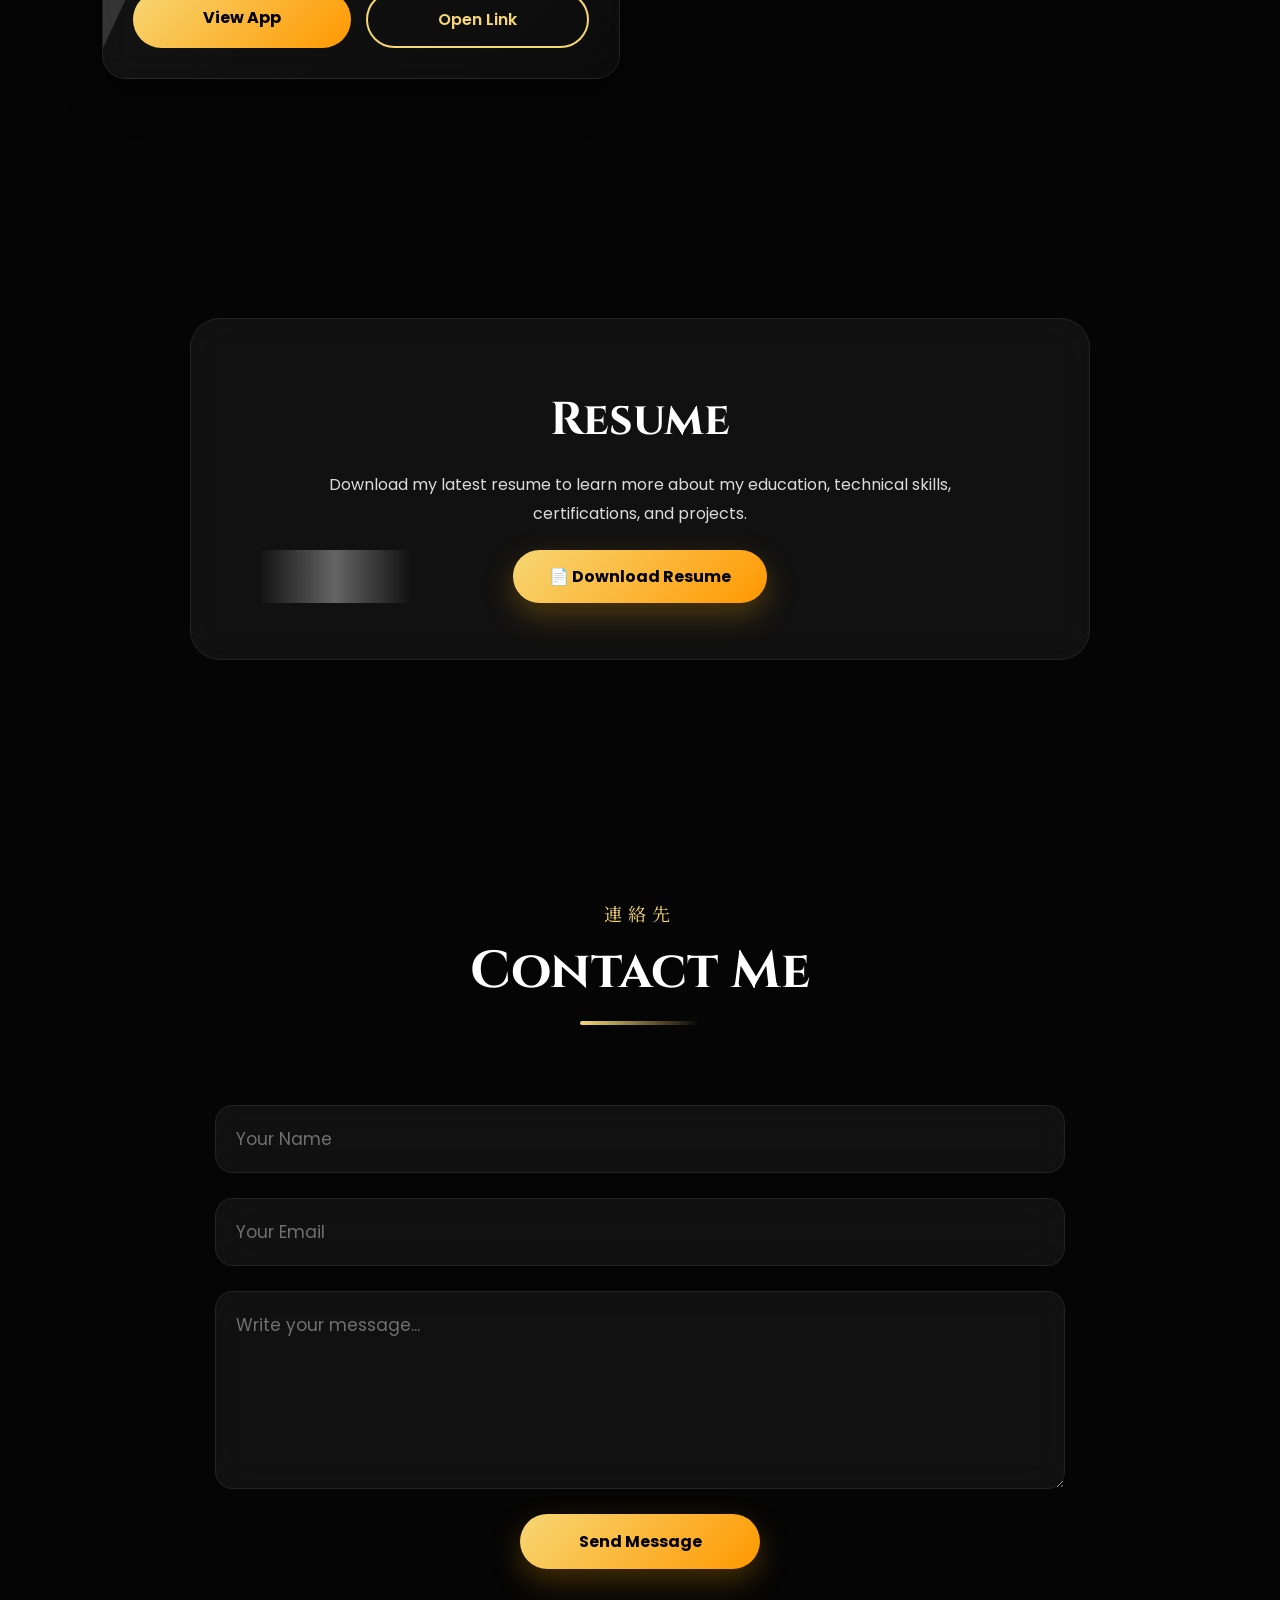
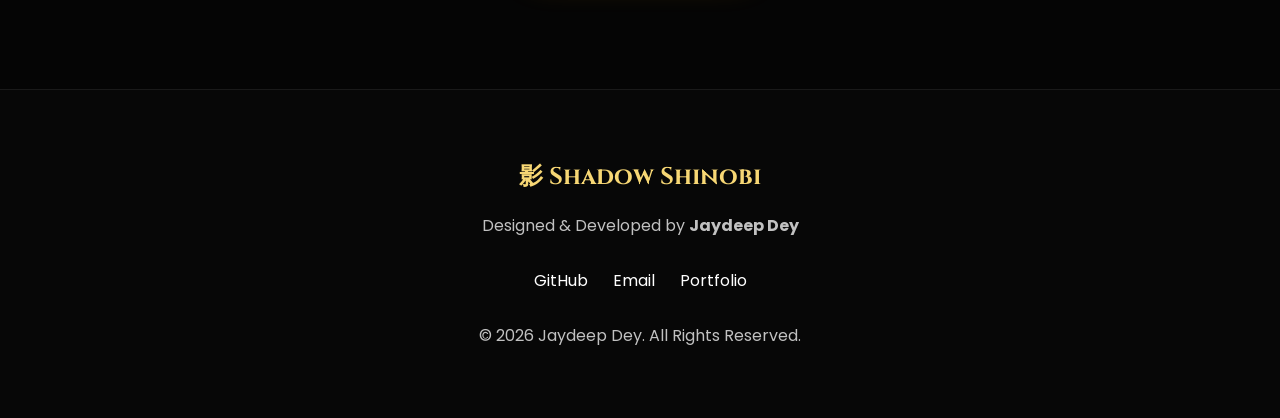
==== commit 4e816ada: "Update index.html" ====
--- a/index.html
+++ b/index.html
@@ -1,5 +1,5 @@
 
-<!DOCTYPE html>
+<!DOCTYPE html> 
 <html lang="en">
 <head>
 <meta charset="UTF-8">
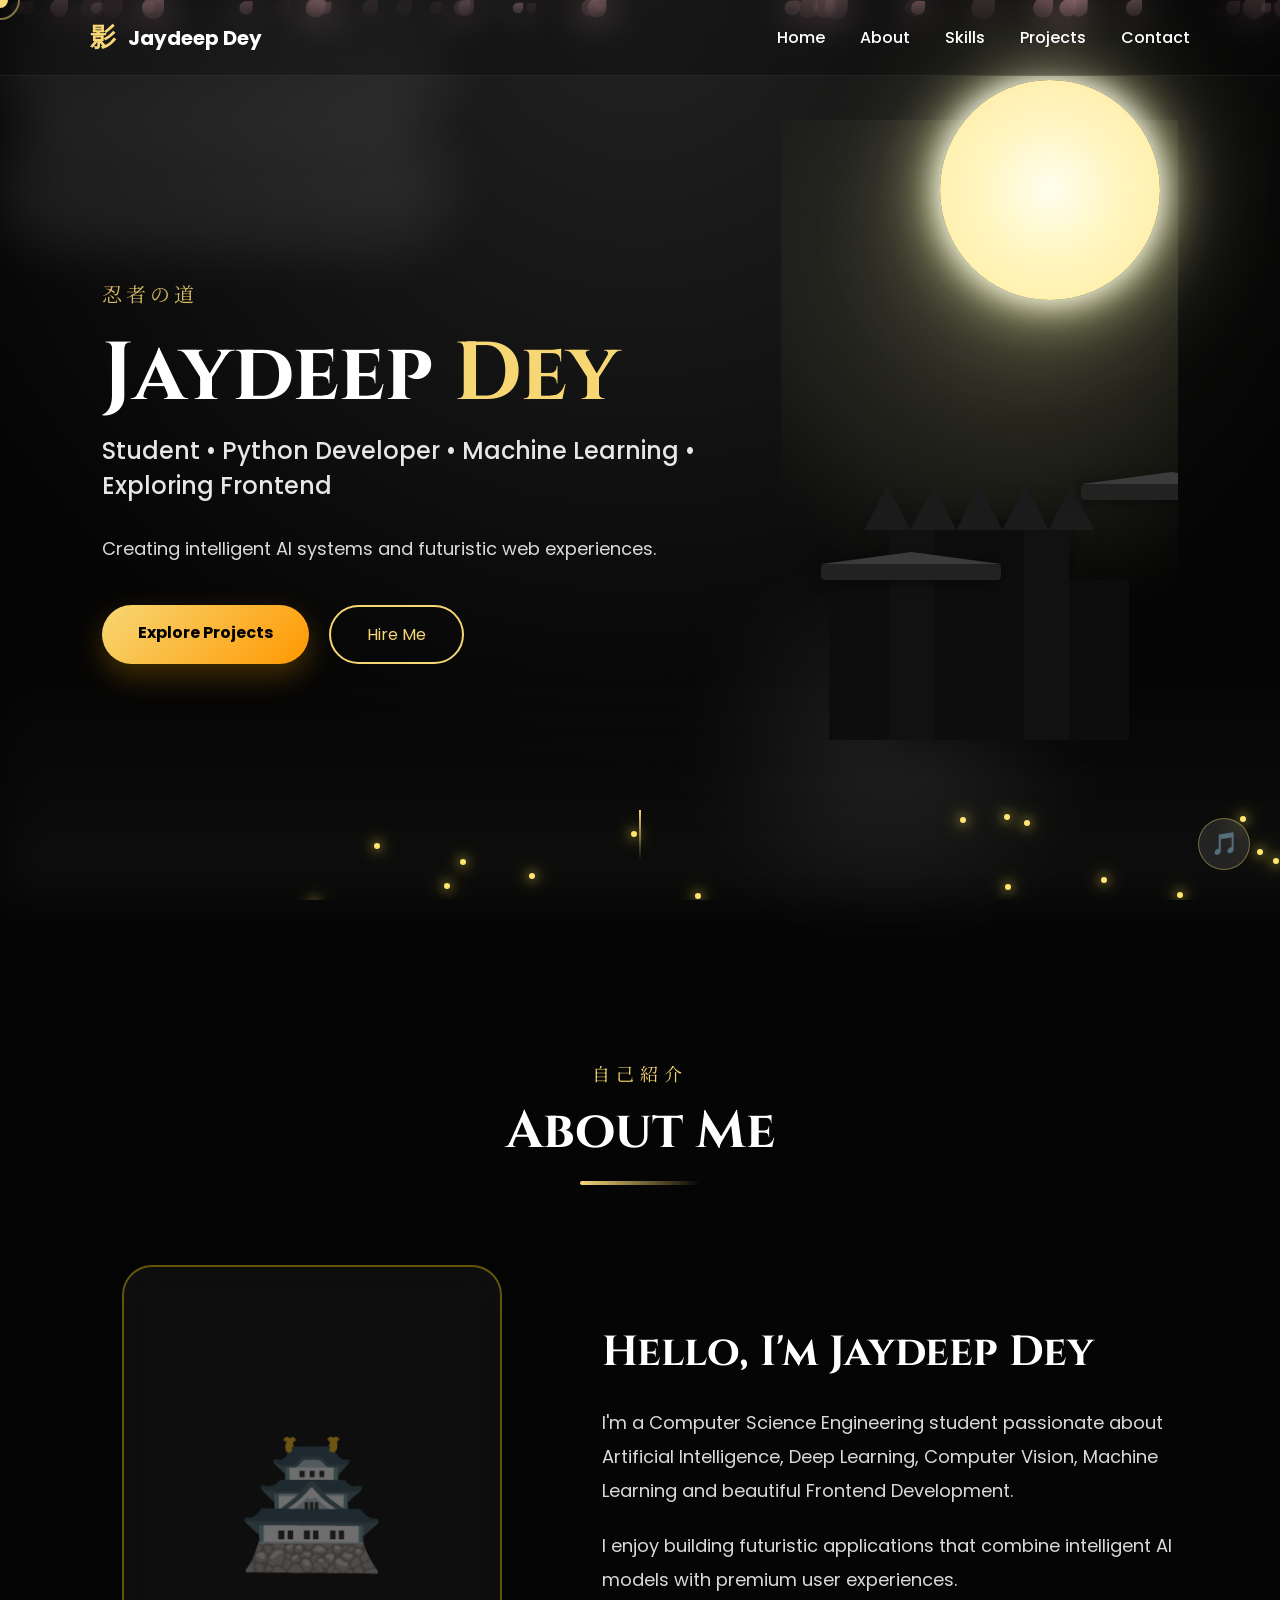
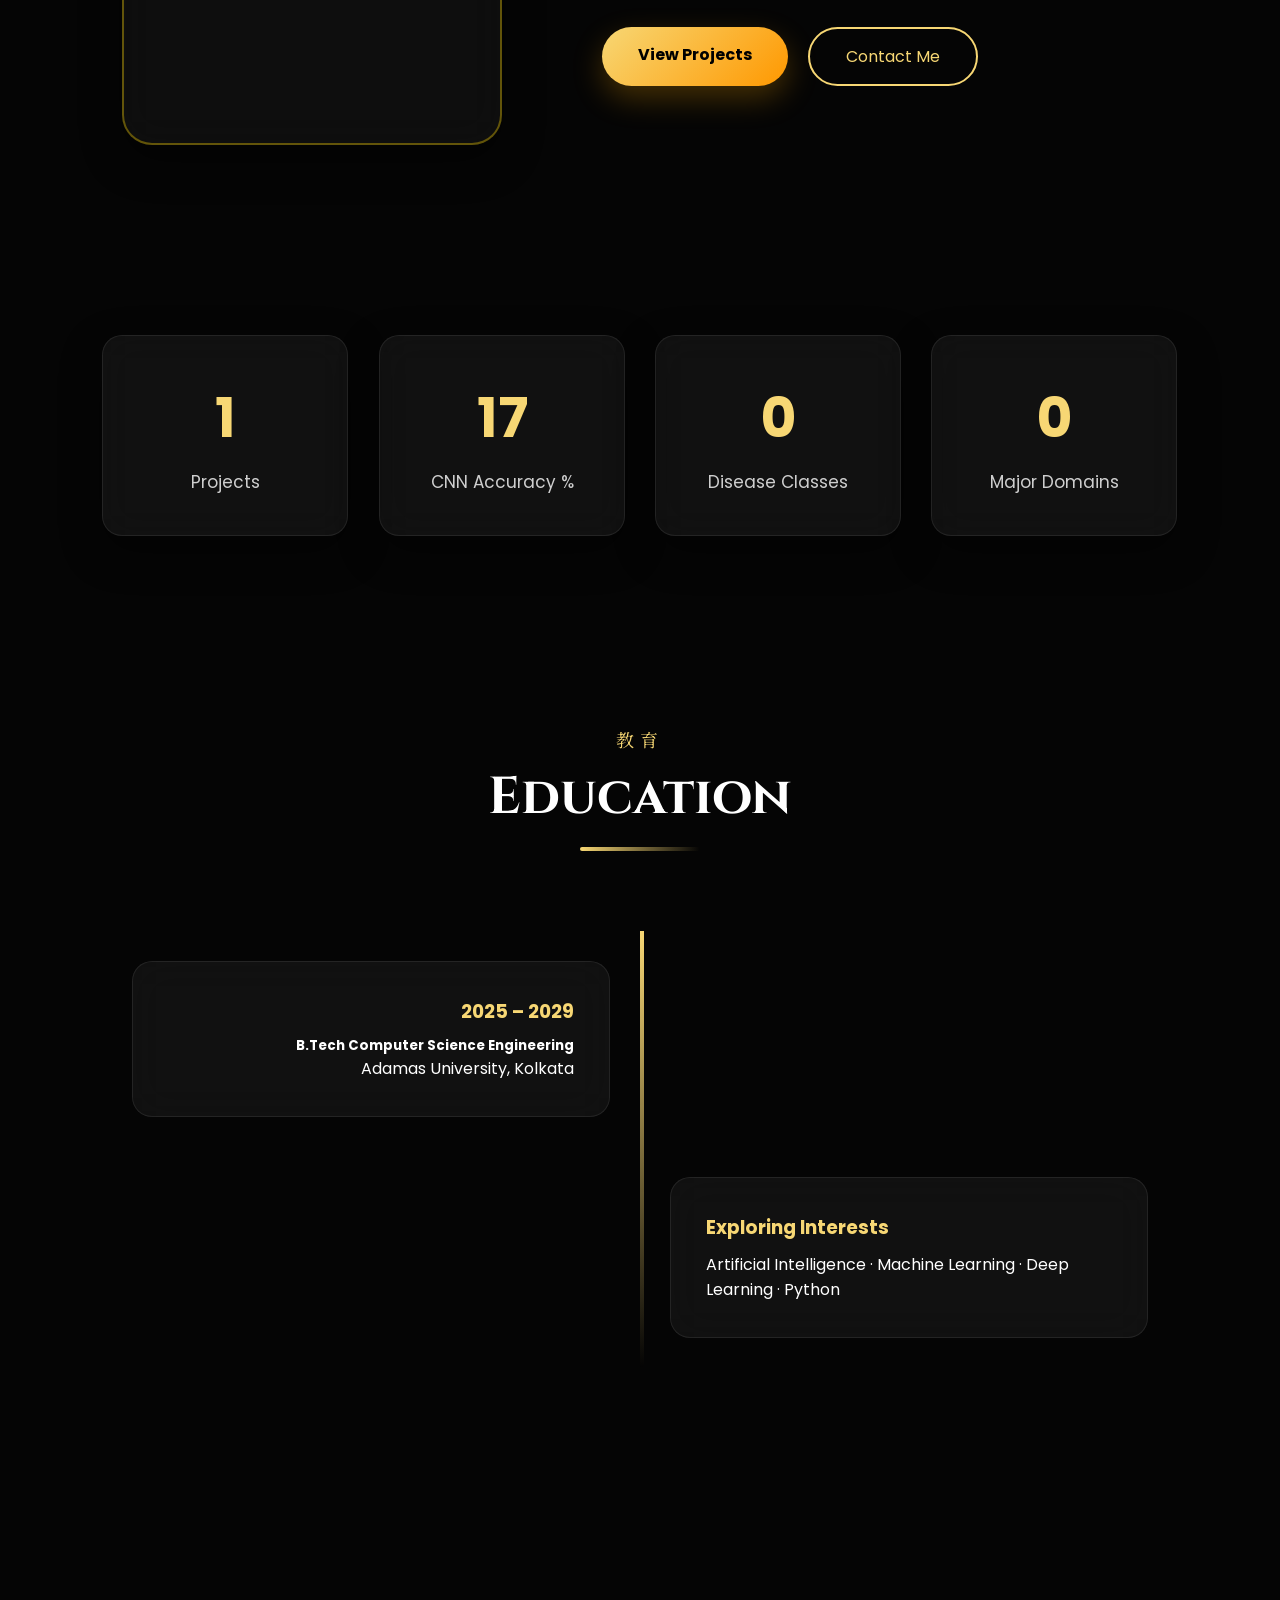
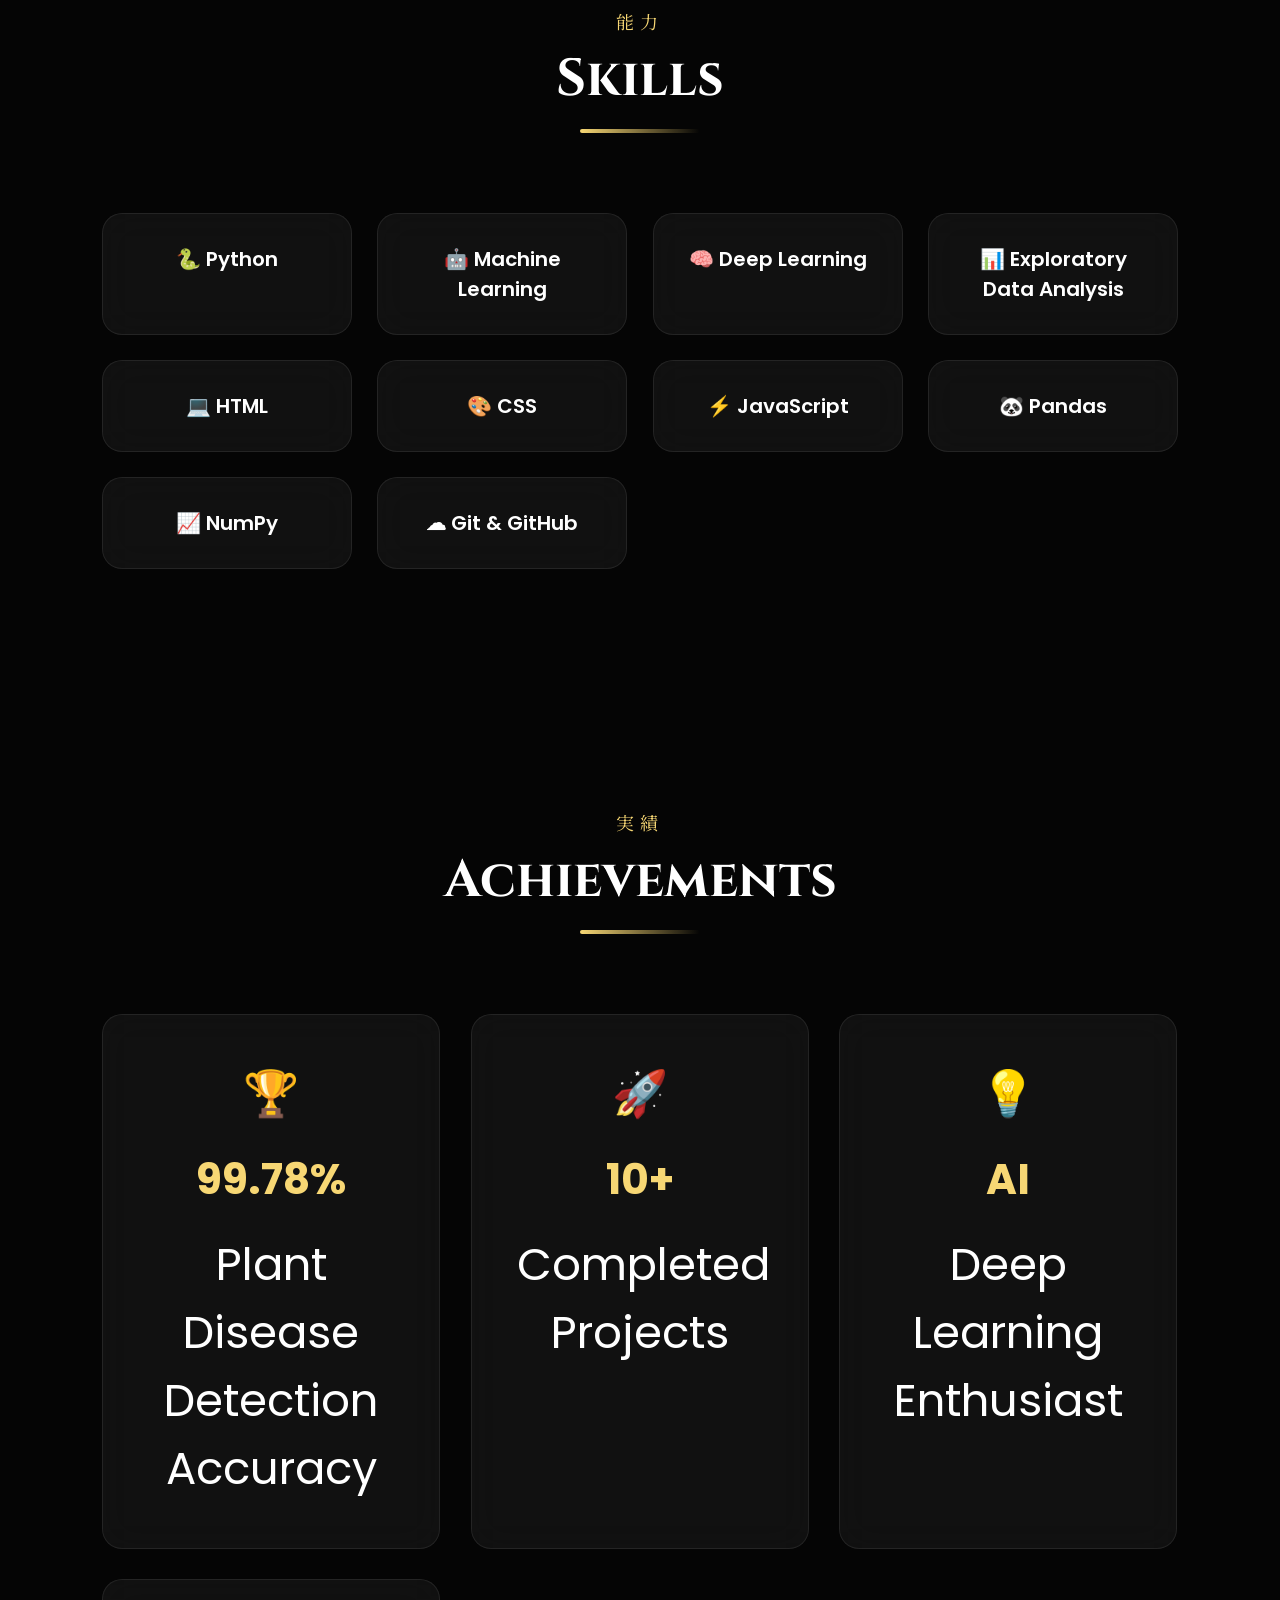
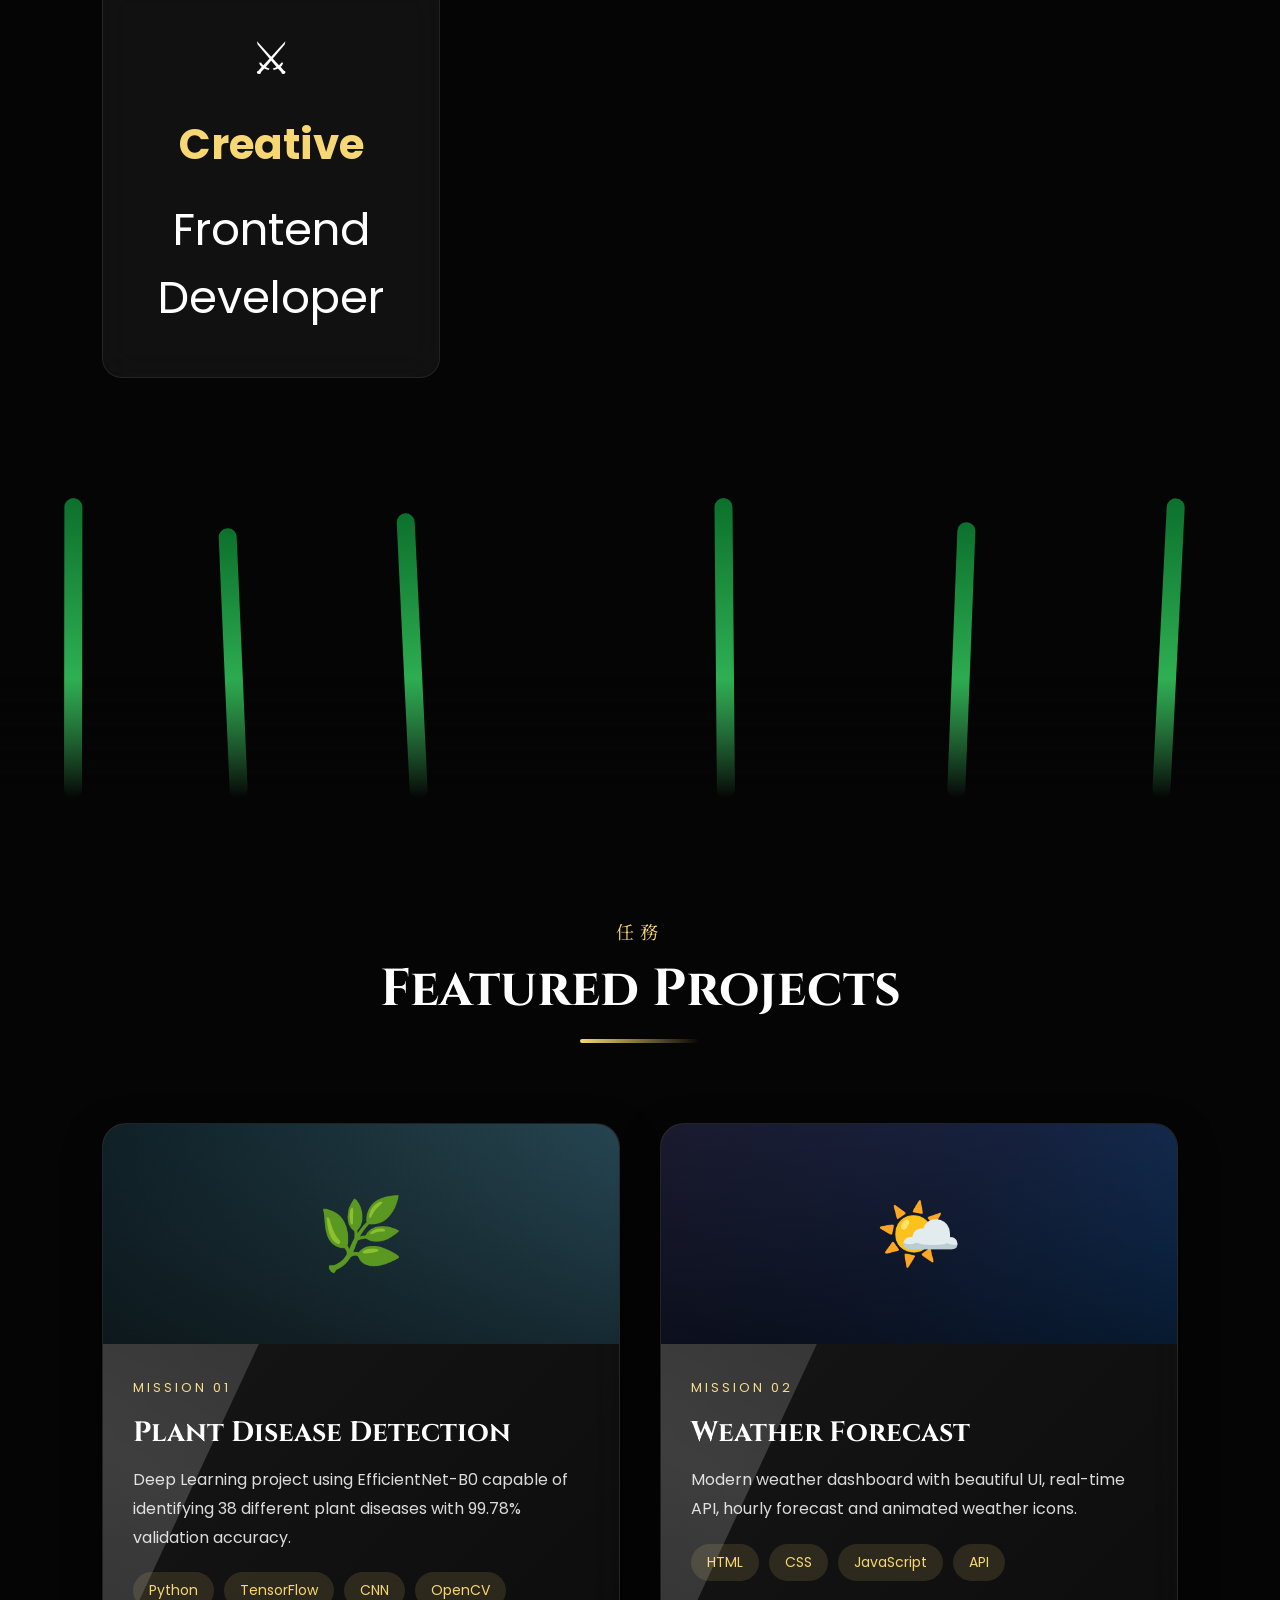
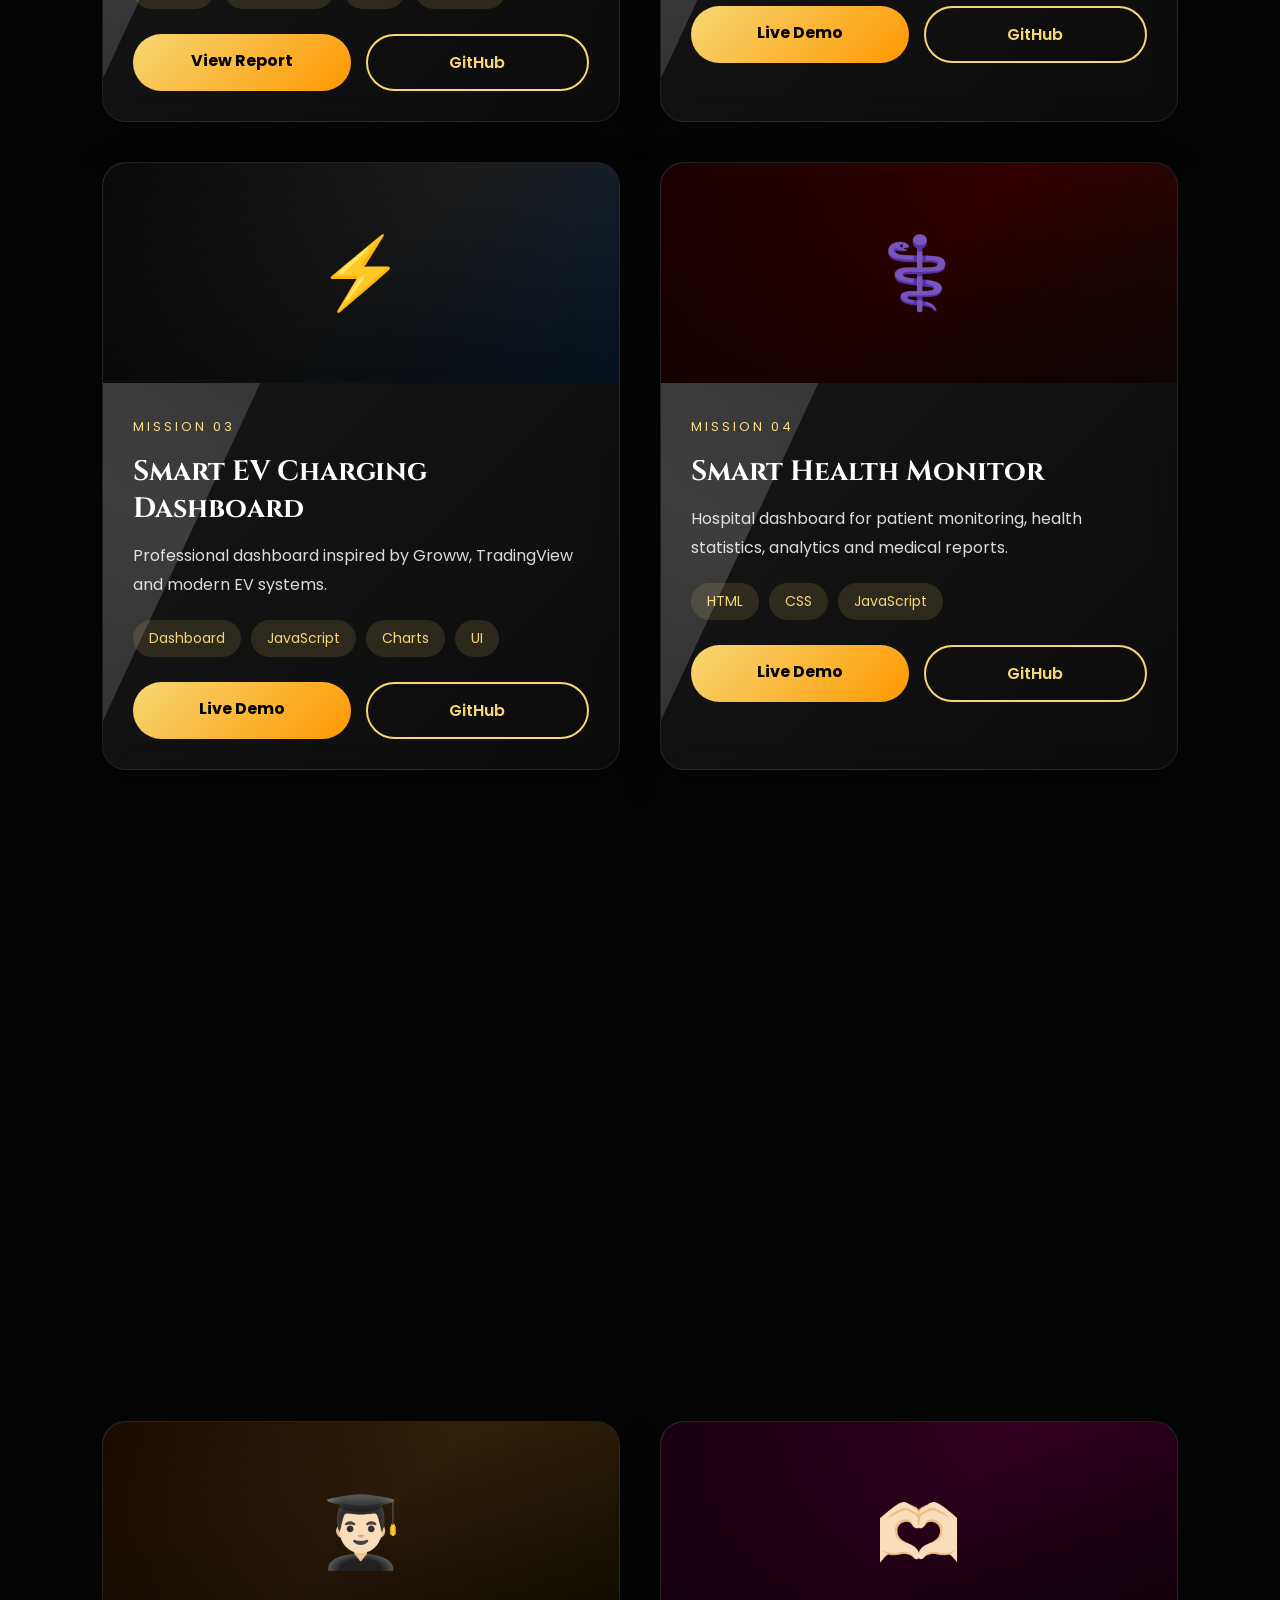
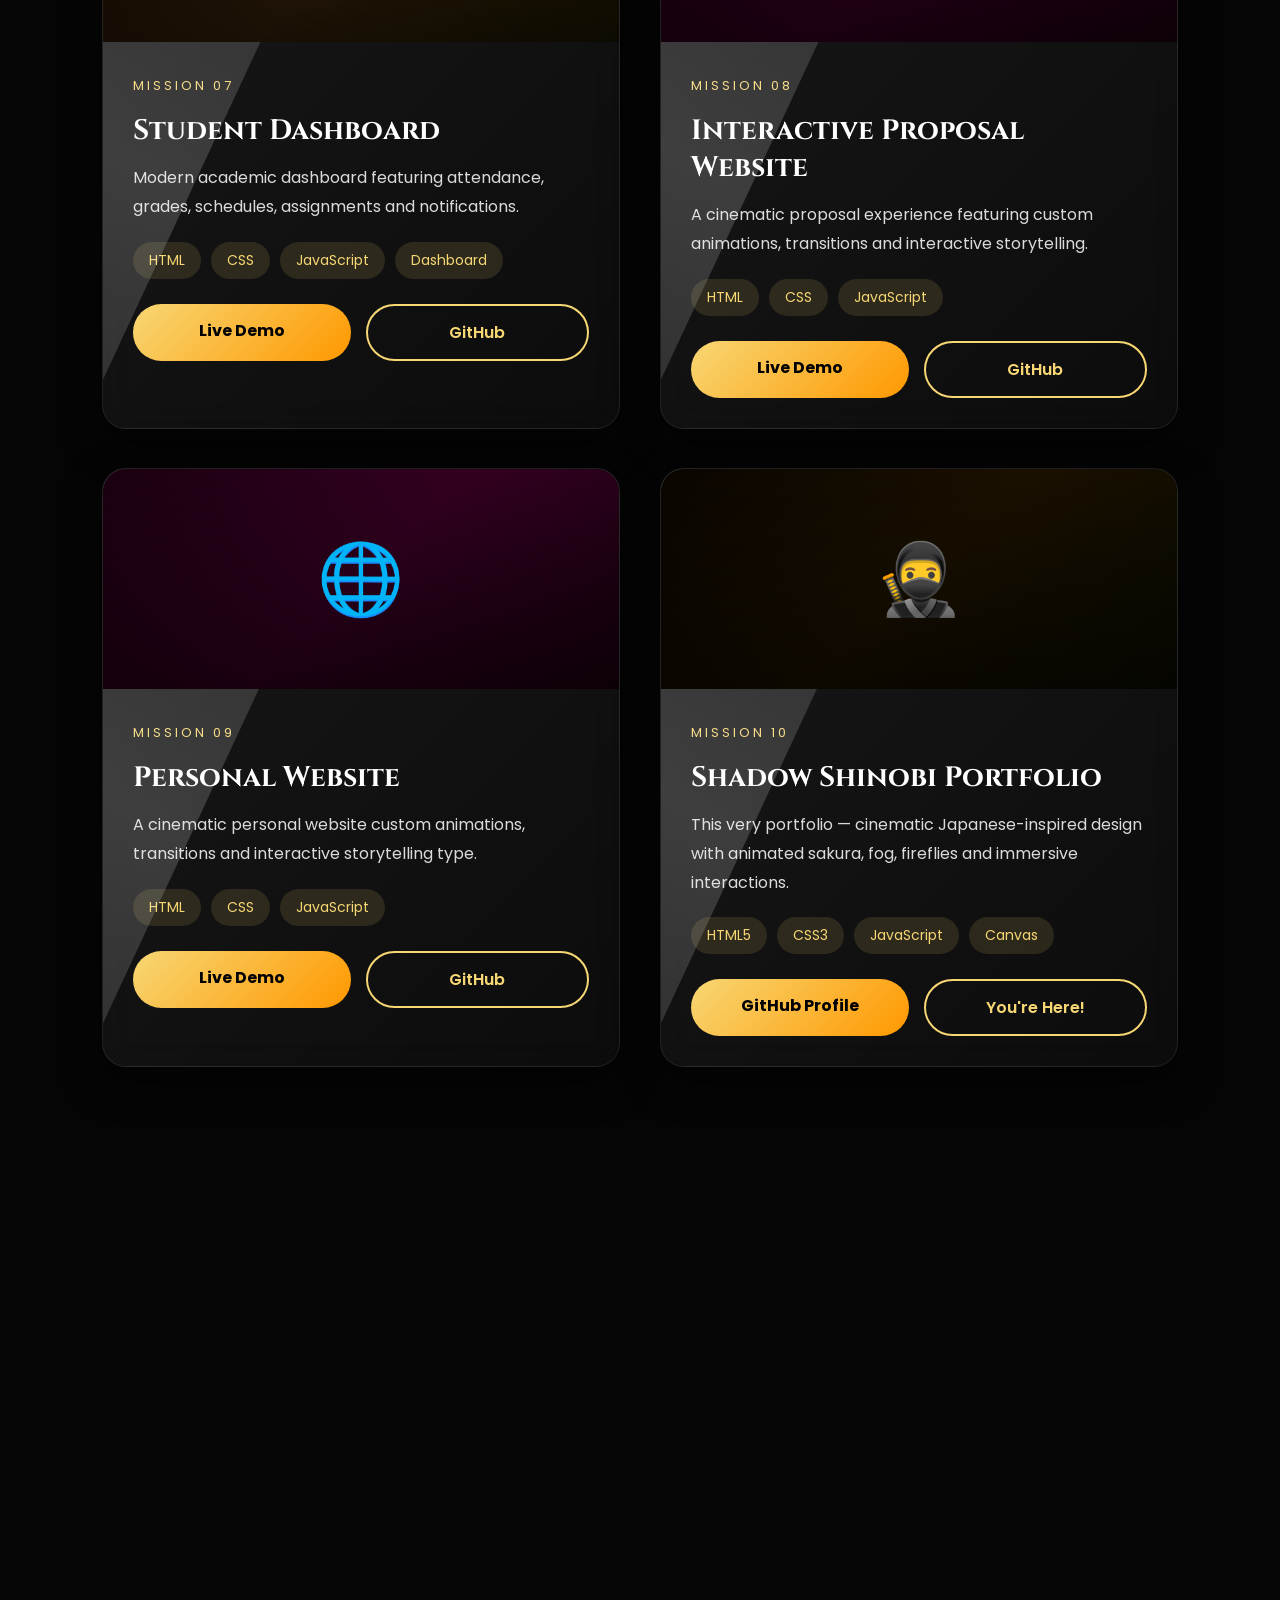
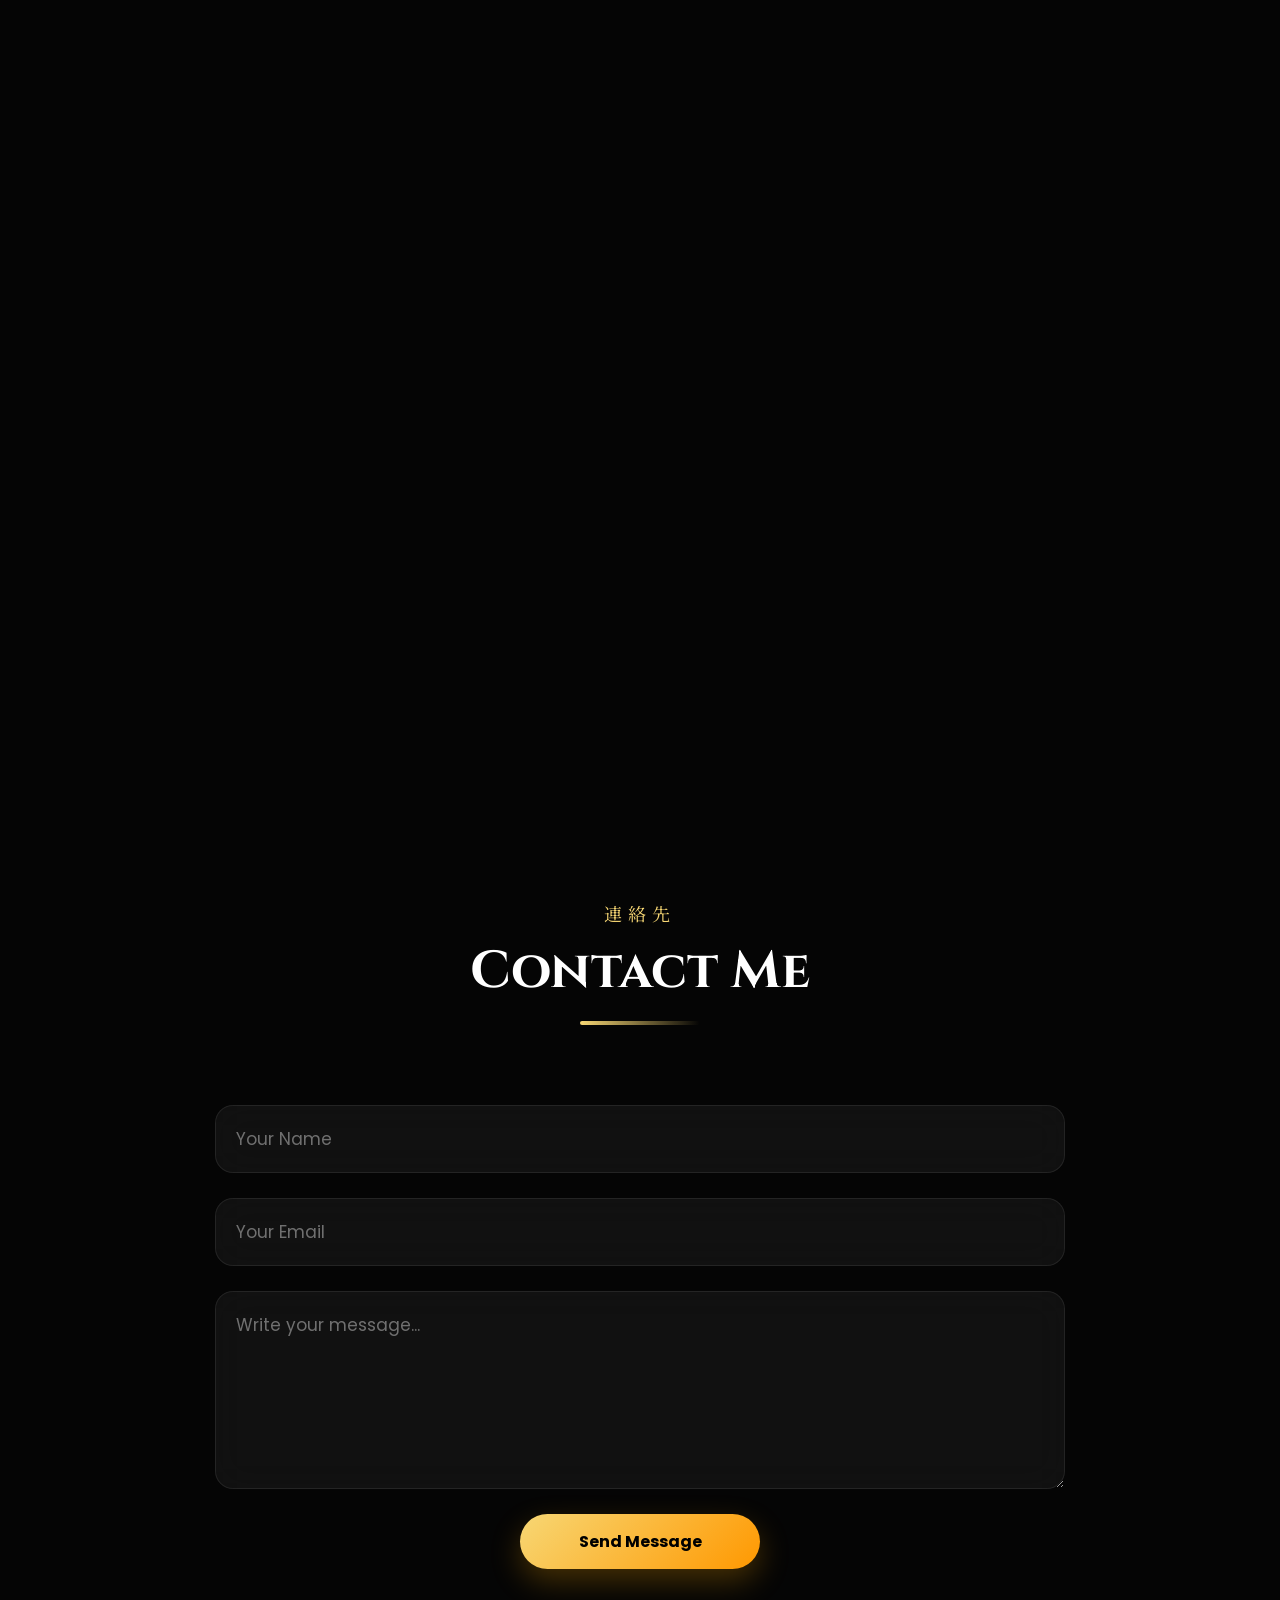
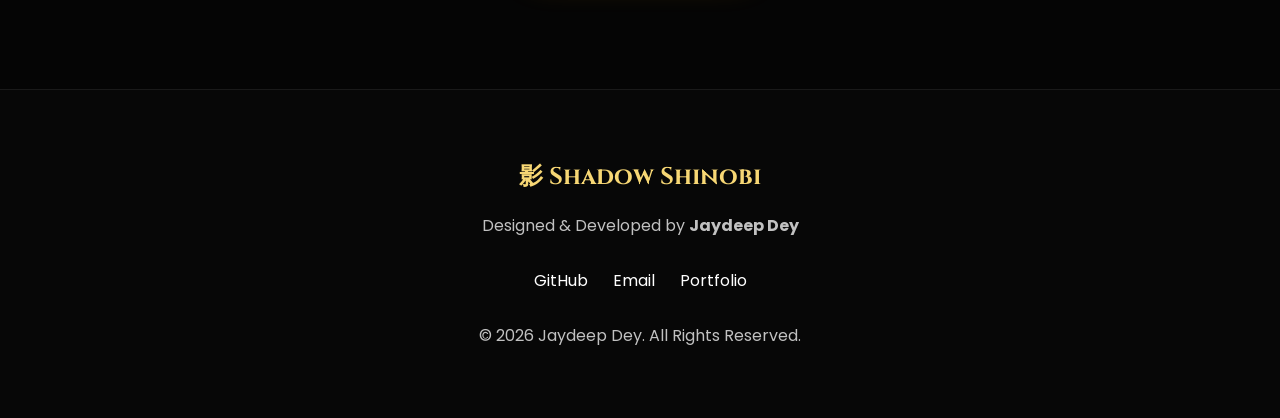
==== commit 62f61cb2: "Update index.html" ====
--- a/index.html
+++ b/index.html
@@ -646,9 +646,7 @@
   <div class="project-image portfolio">
     <div class="project-overlay">🔮</div>
   </div>
-
-  
-  <div class="project-info">
+ <div class="project-info">
     <span class="mission">MISSION 11</span>
     <h3>Celestial Astrology Guide</h3>
     <p>AI Studio app for astrology guidance, insights, and interactive celestial exploration.</p>
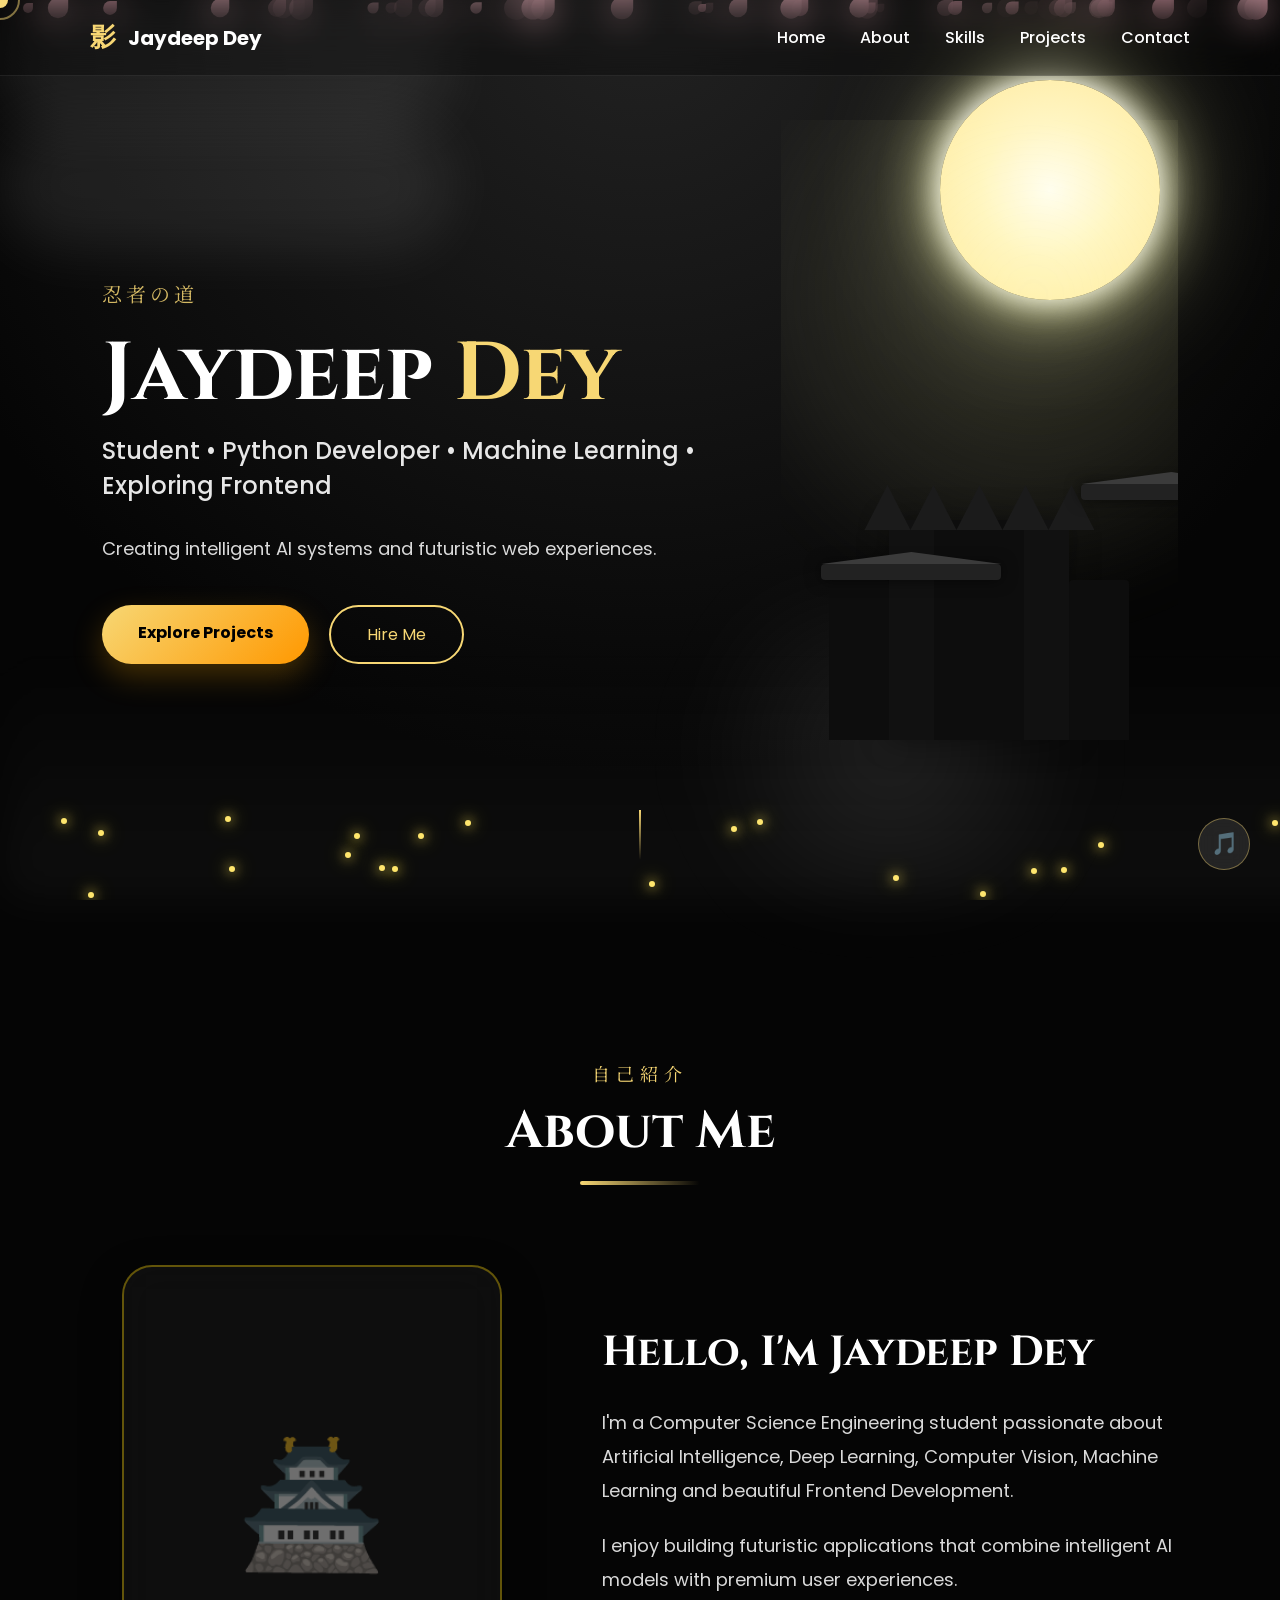
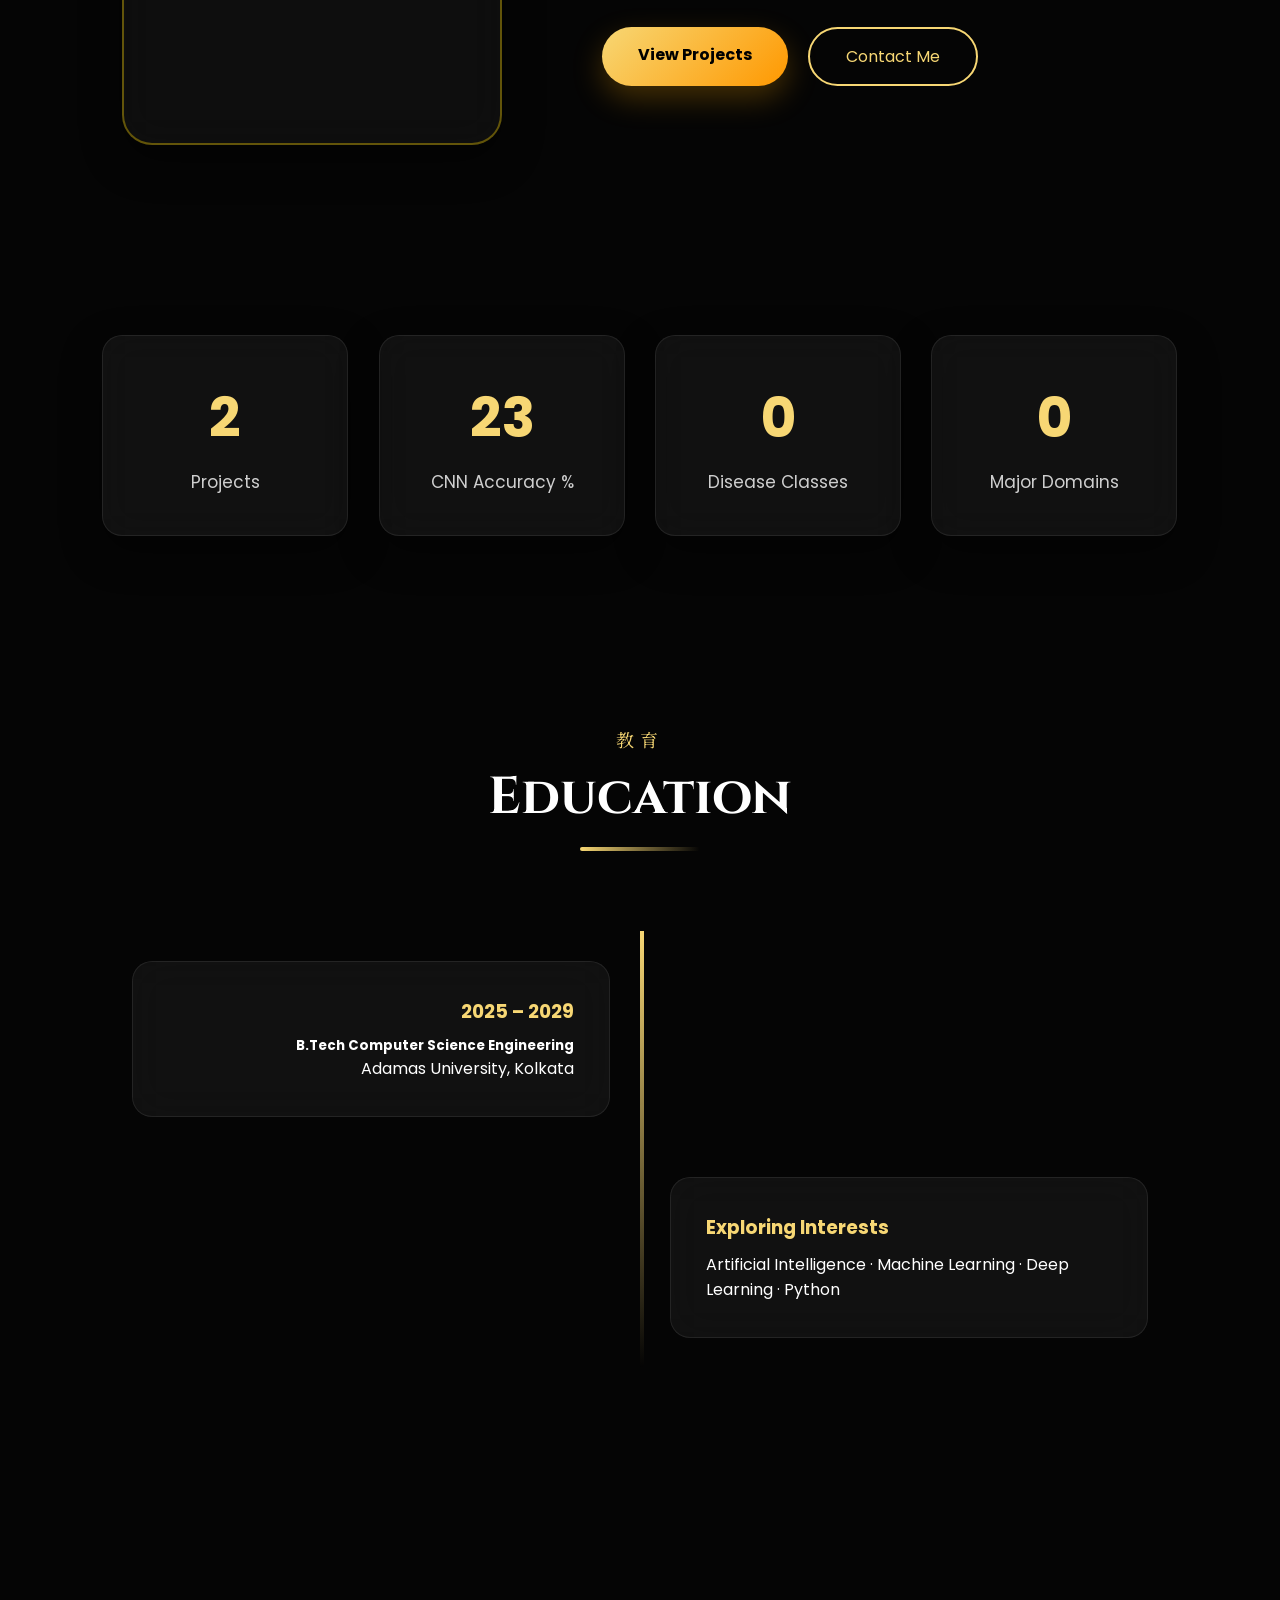
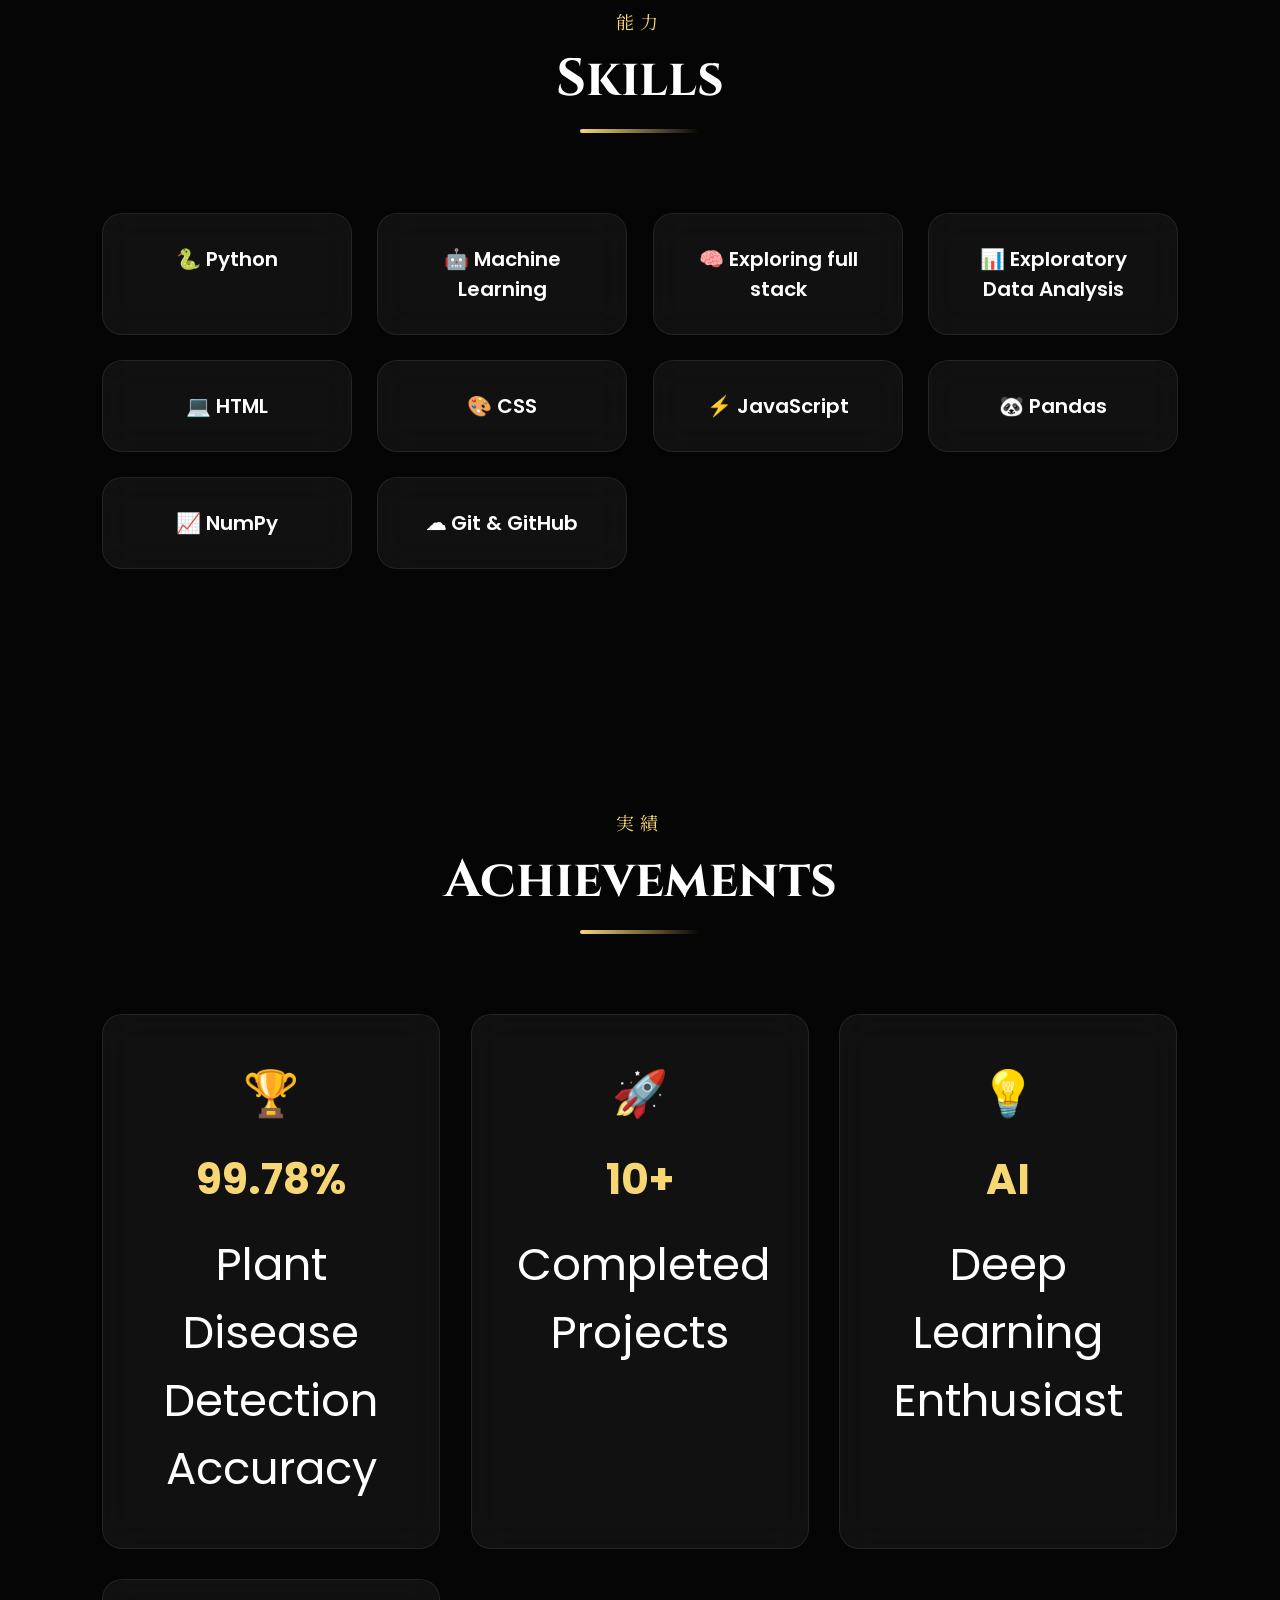
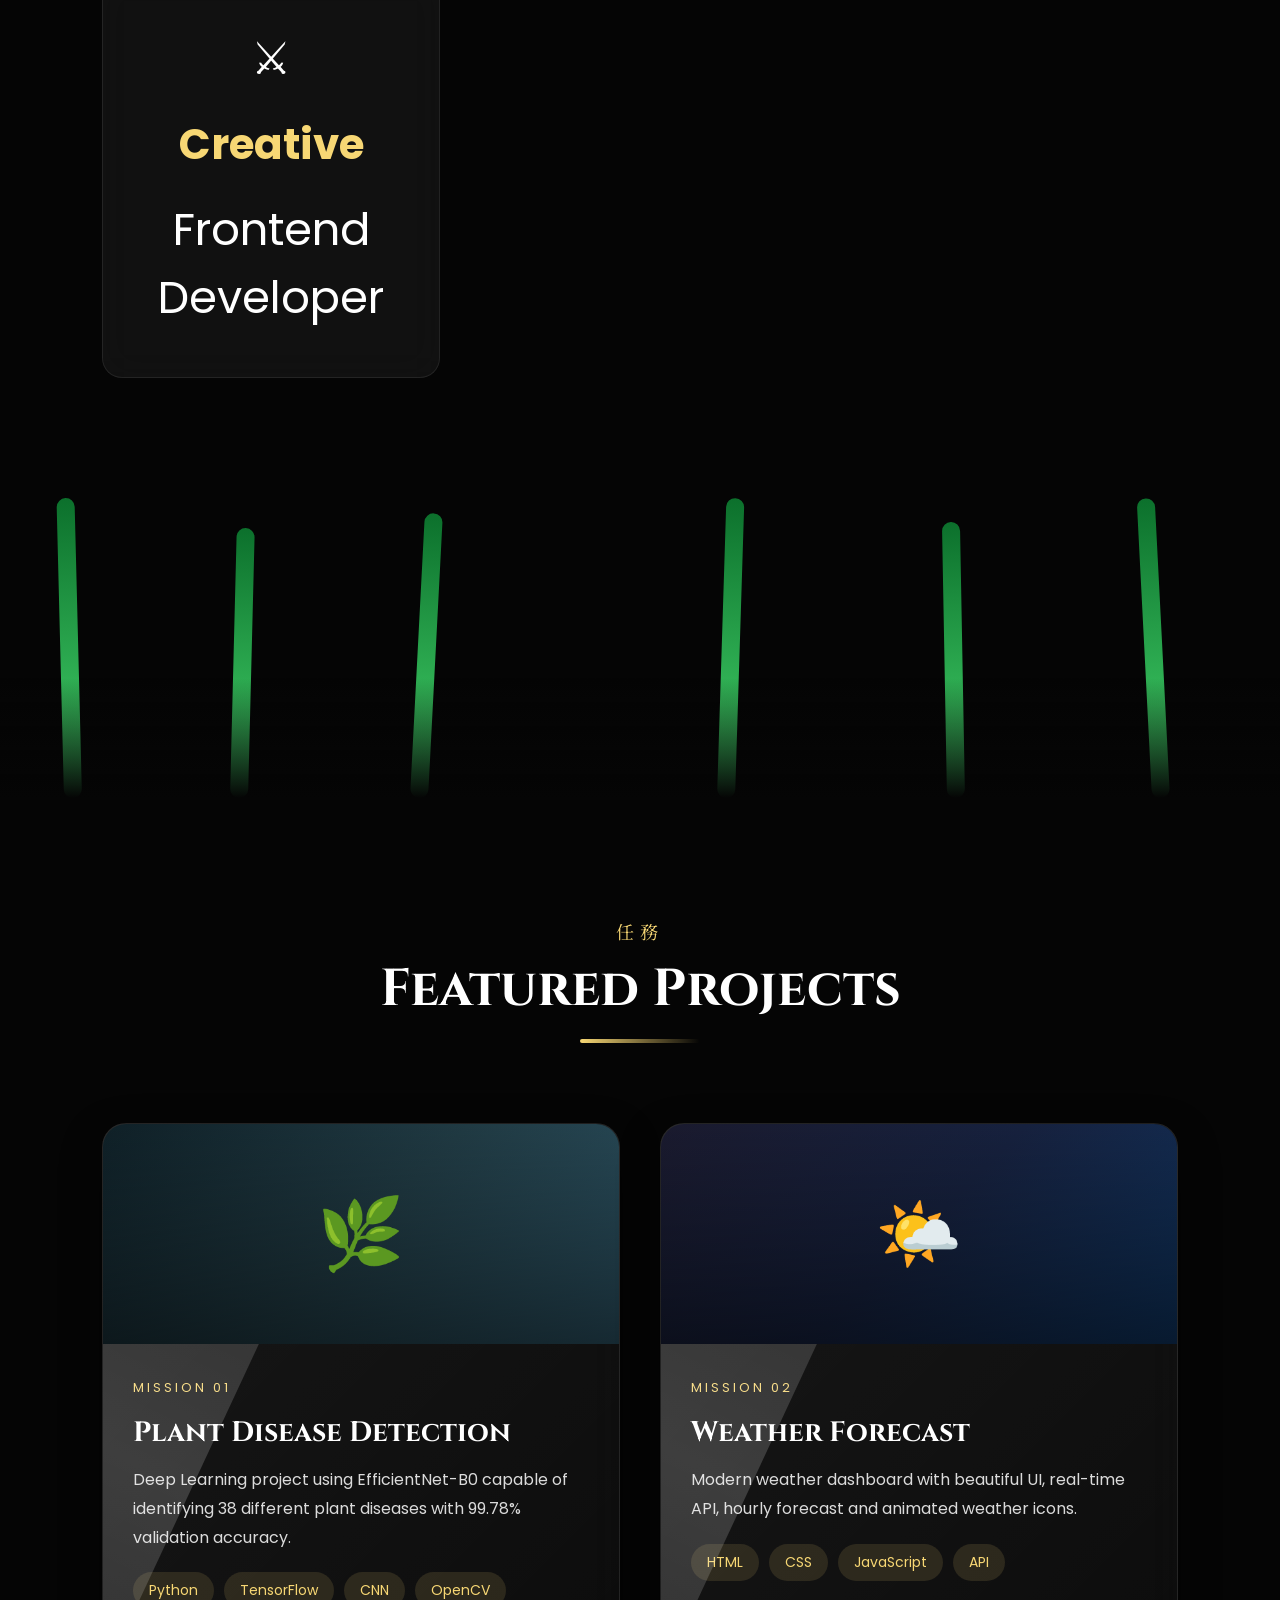
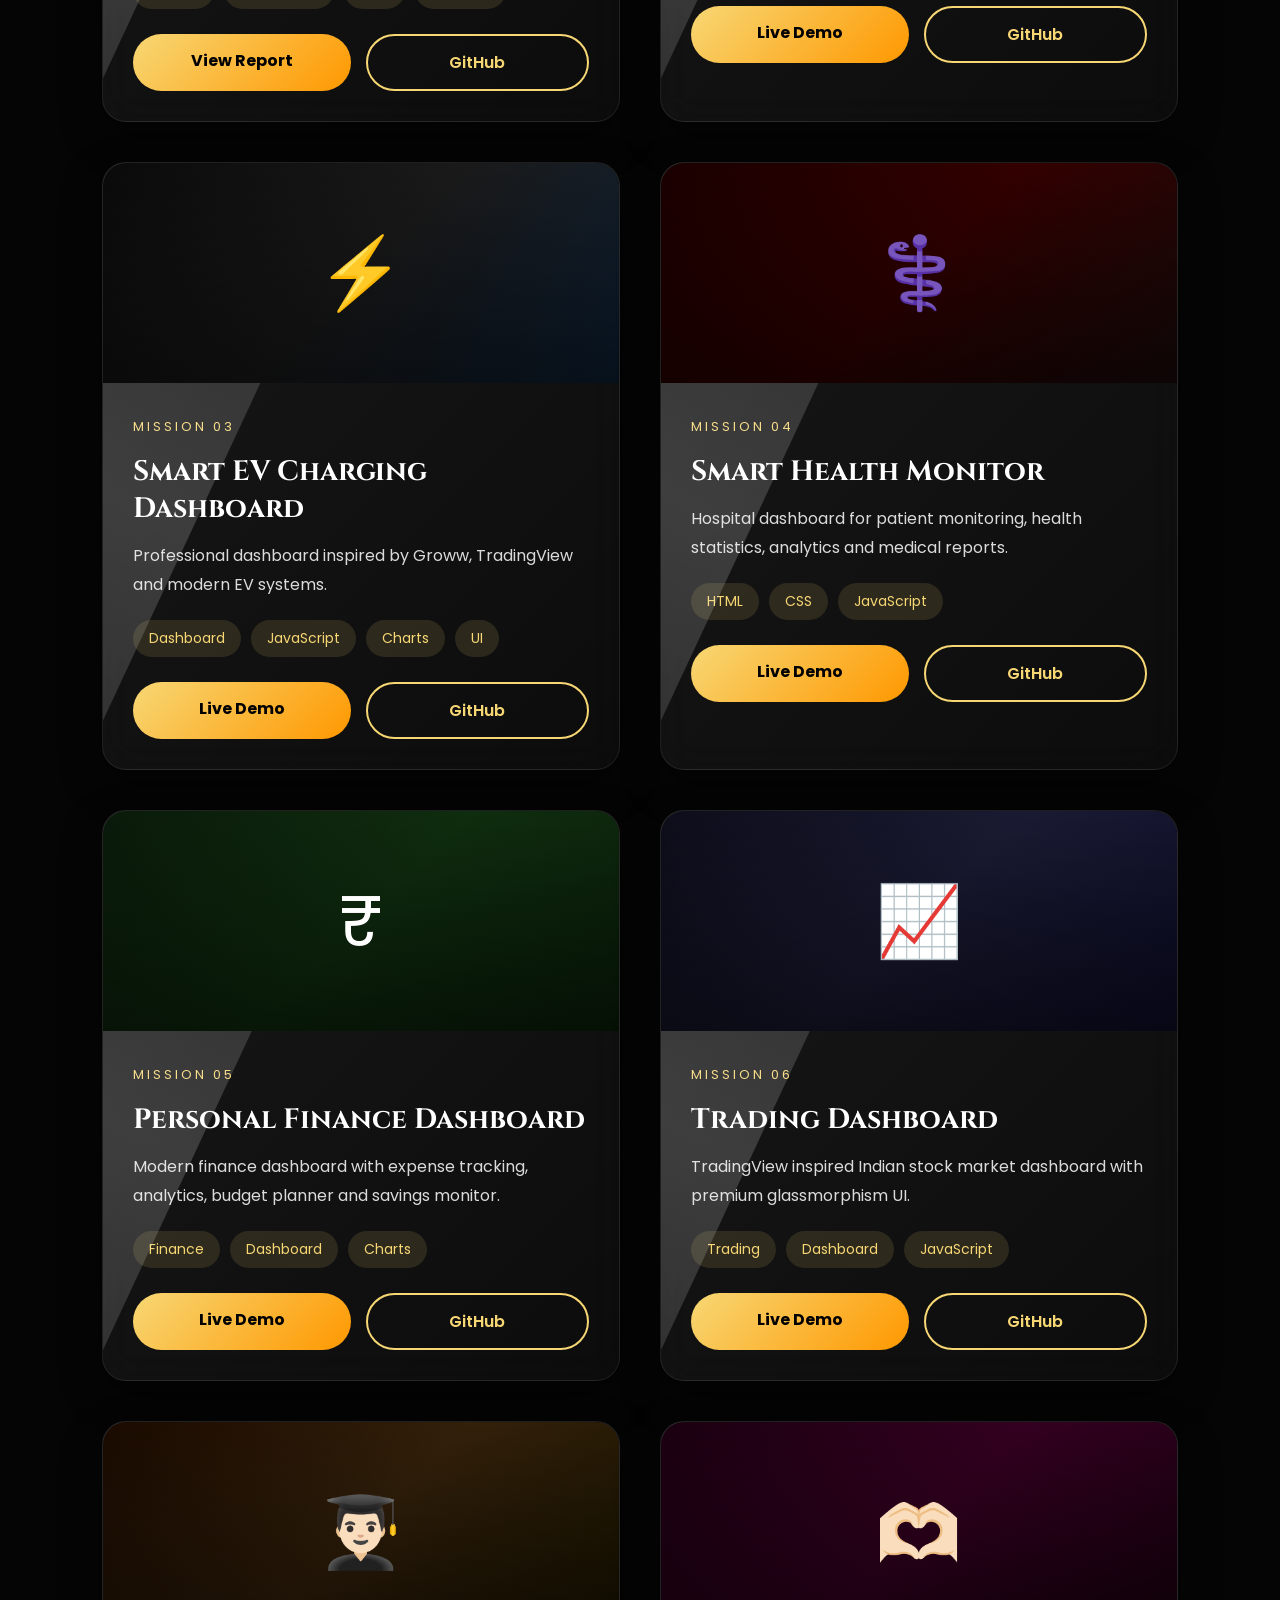
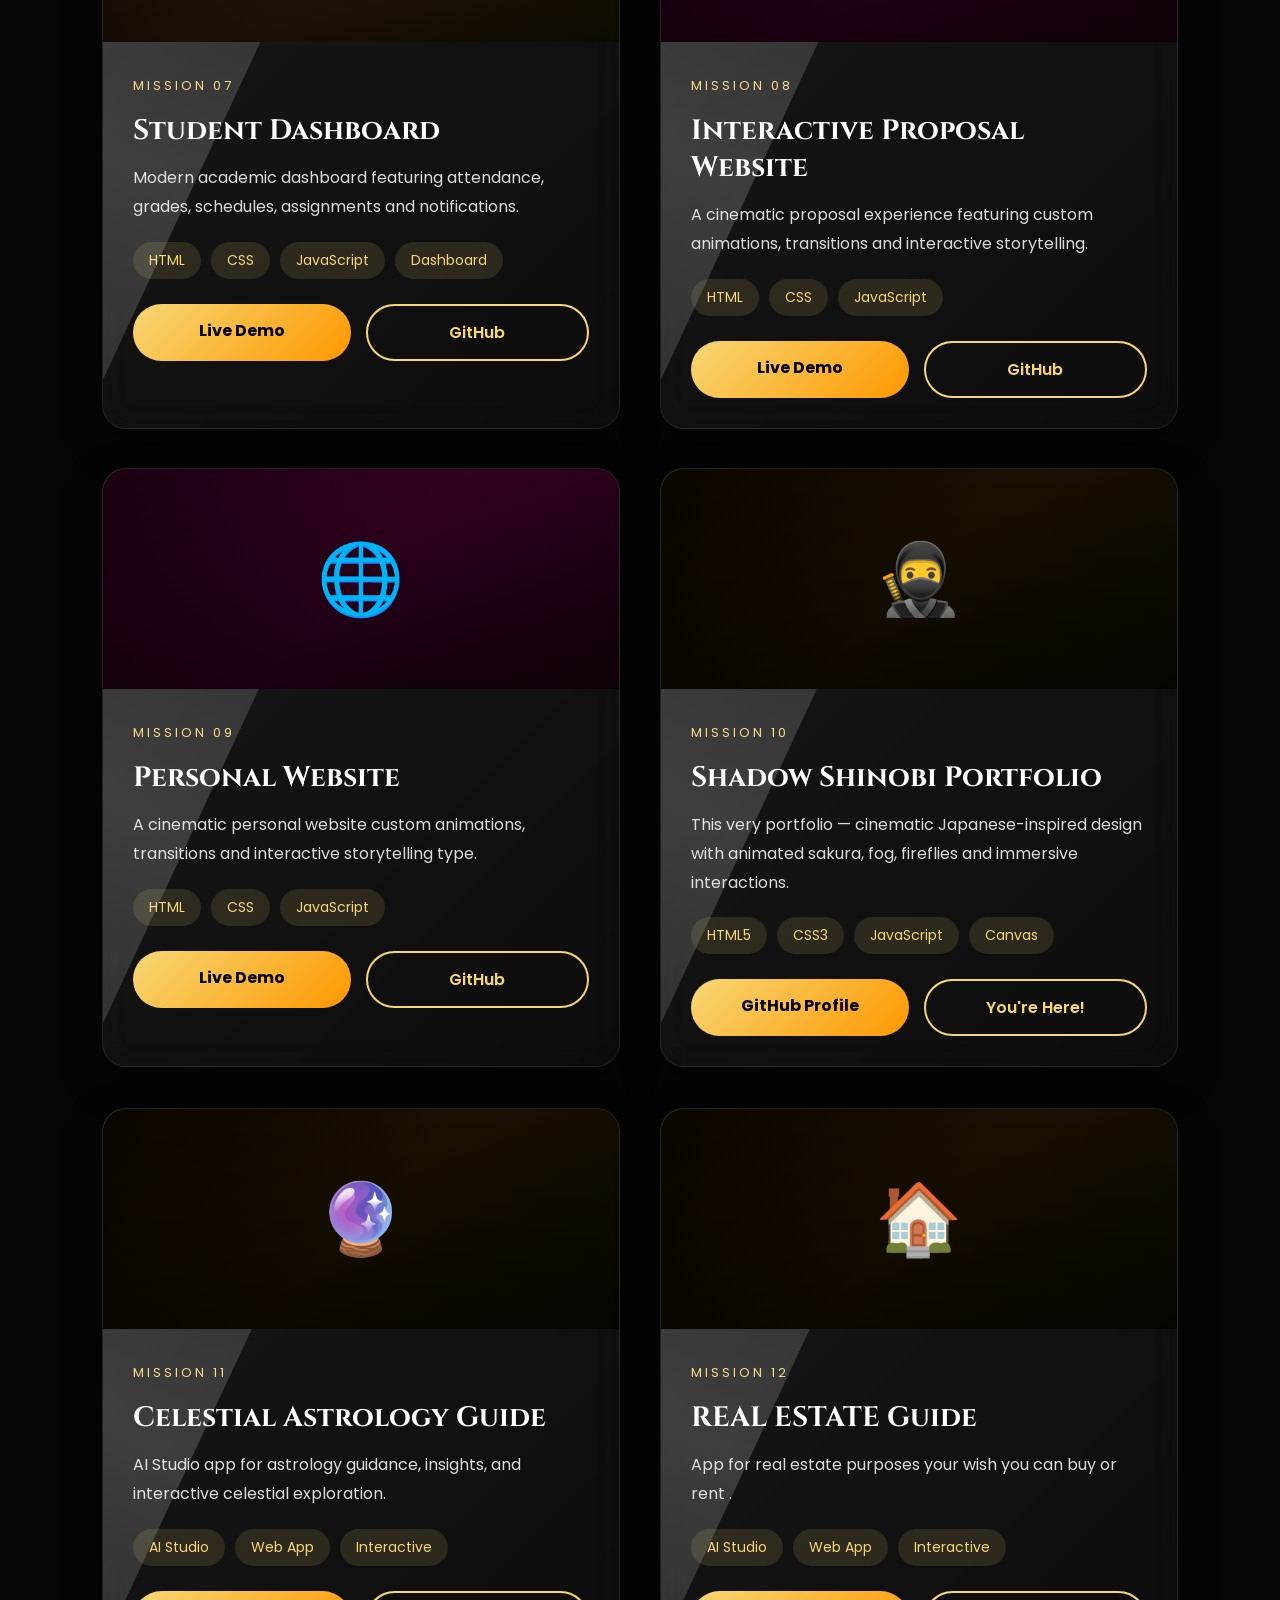
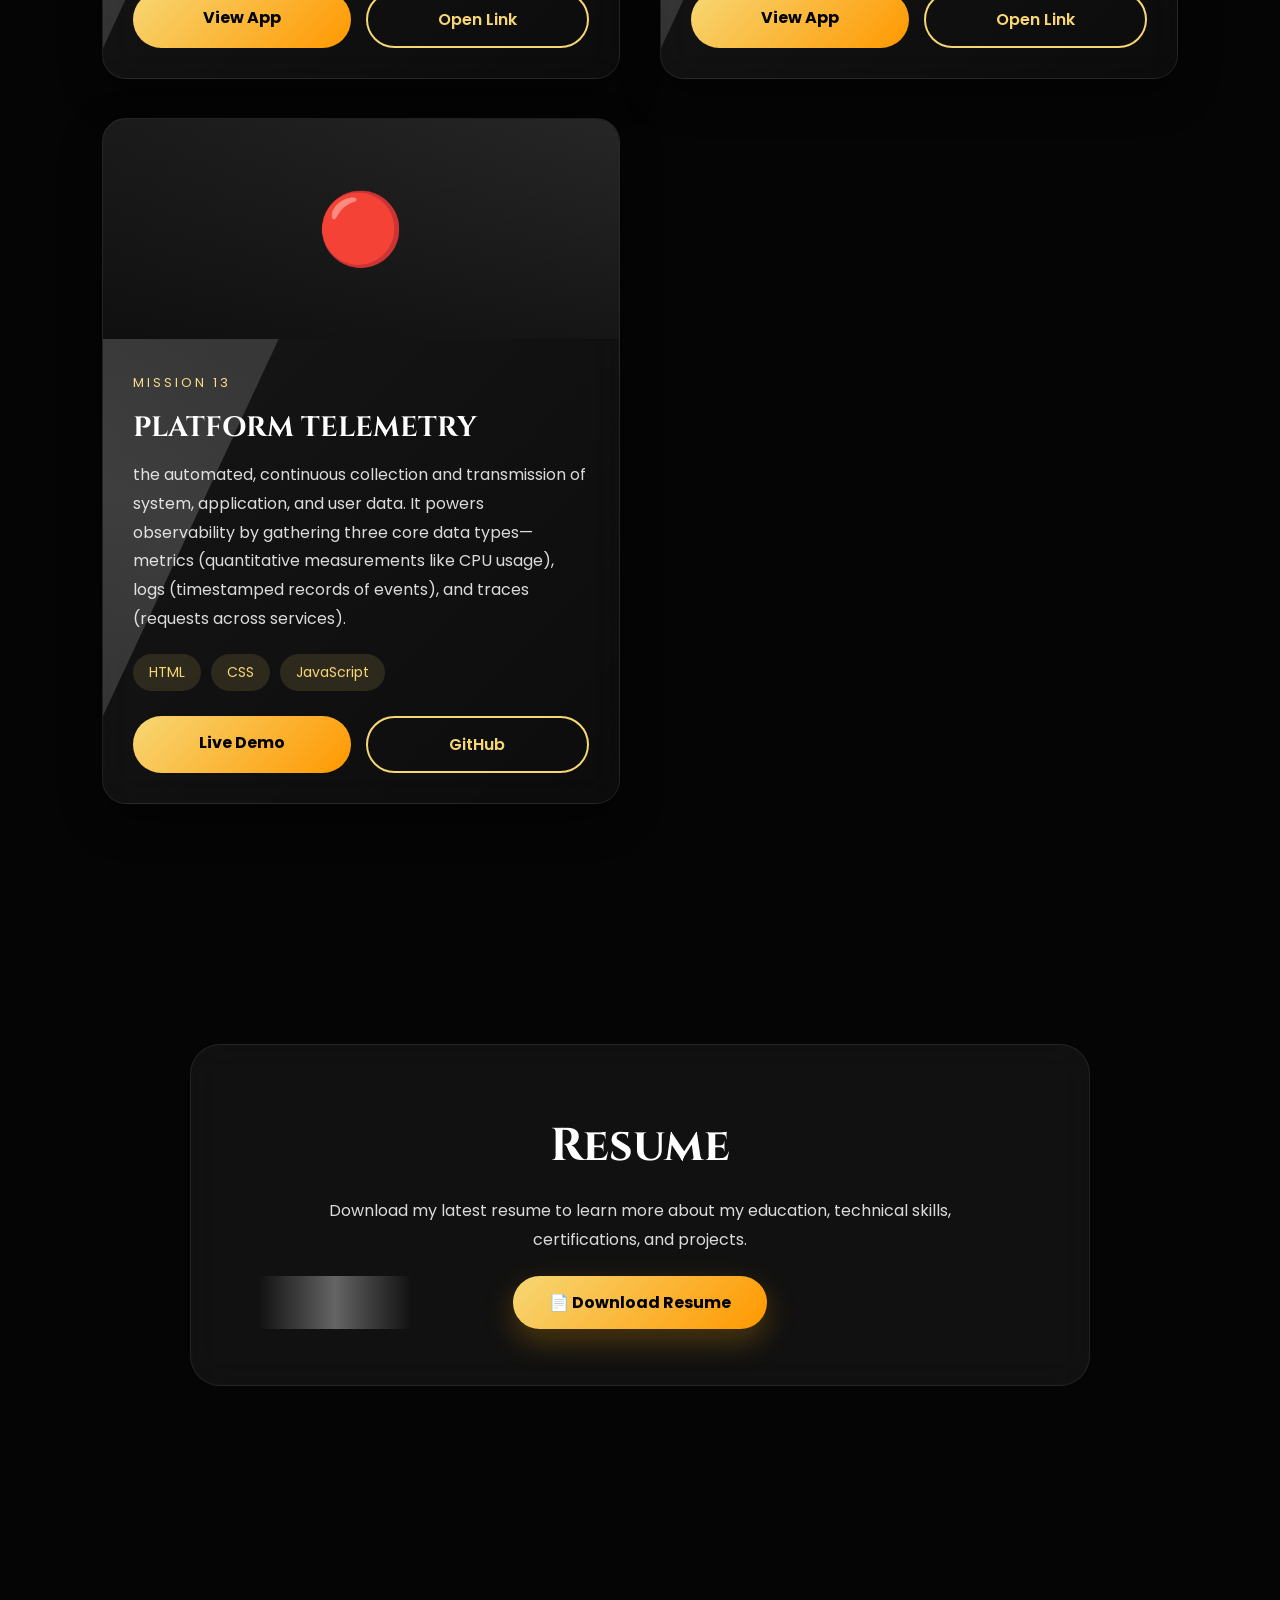
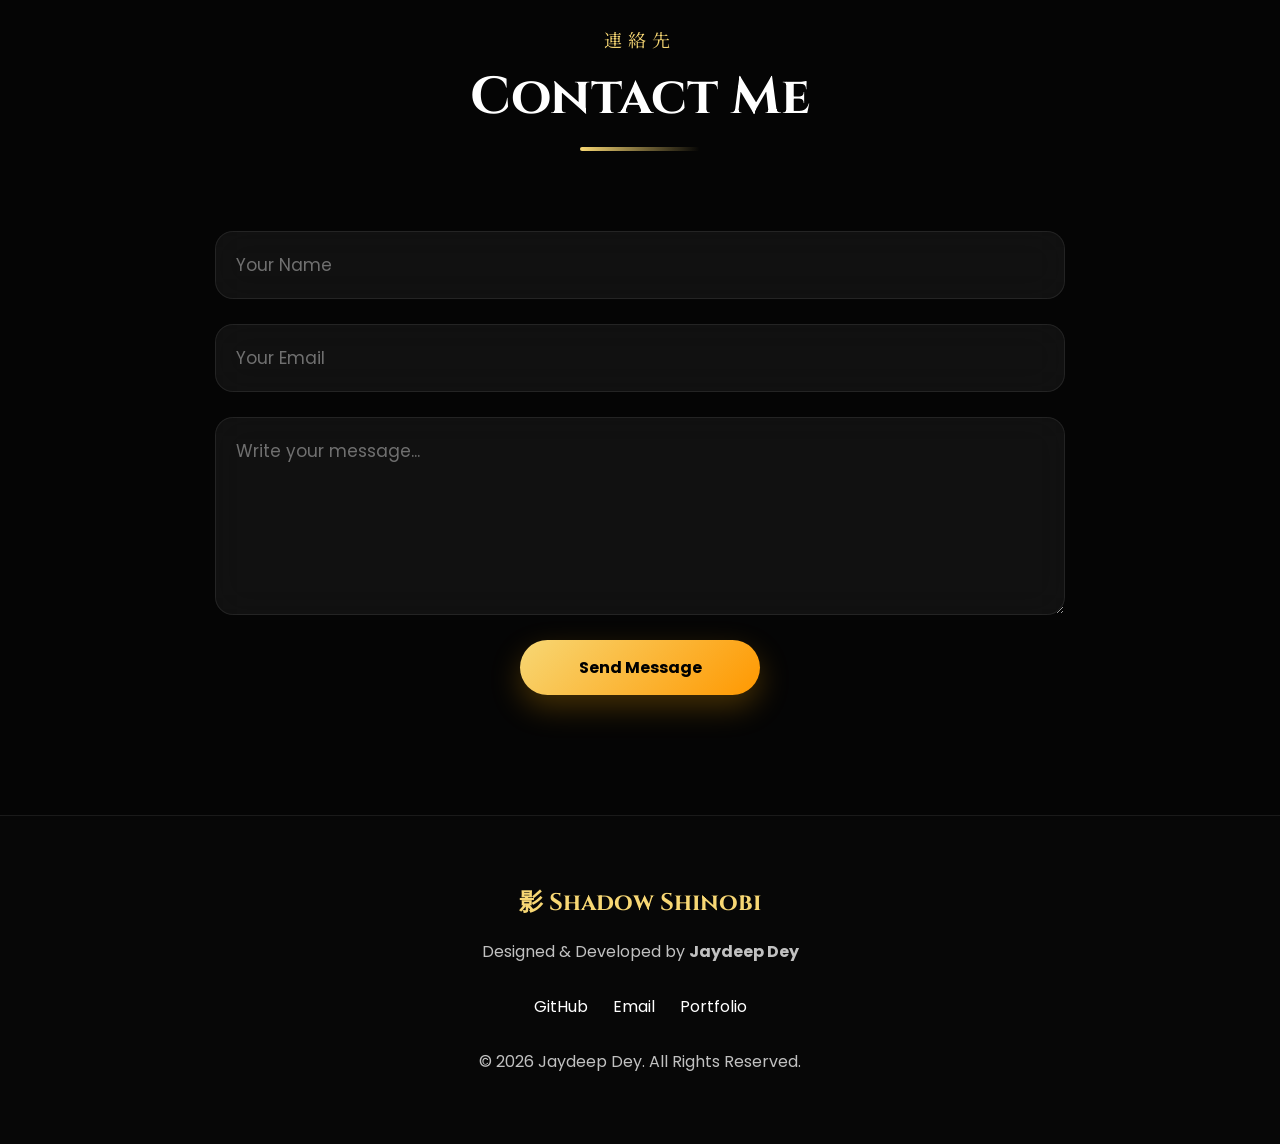
==== commit 4920d9b5: "Update index.html" ====
--- a/index.html
+++ b/index.html
@@ -442,7 +442,7 @@
   <div class="skills-grid">
     <div class="skill-card reveal-item">🐍 Python</div>
     <div class="skill-card reveal-item">🤖 Machine Learning</div>
-    <div class="skill-card reveal-item">🧠 Deep Learning</div>
+    <div class="skill-card reveal-item">🧠 Exploring full stack</div>
     <div class="skill-card reveal-item">📊 Exploratory Data Analysis</div>
    
     <div class="skill-card reveal-item">💻 HTML</div>
@@ -661,6 +661,44 @@
     </div>
   </div>
 </div>
+
+    <div class="project-card reveal-item">
+  <div class="project-image portfolio">
+    <div class="project-overlay">🏠 </div>
+  </div>
+ <div class="project-info">
+    <span class="mission">MISSION 12</span>
+    <h3> REAL ESTATE  Guide</h3>
+    <p>App for real estate purposes your wish you can buy or rent .</p>
+    <div class="tech">
+      <span>AI Studio</span>
+      <span>Web App</span>
+      <span>Interactive</span> 
+    </div>
+    <div class="proj-buttons">
+      <a href="https://remix-estatex-934756712714.asia-southeast1.run.app" target="_blank" class="liveBtn">View App</a>
+      <a href="https://github.com/deyjaydeep40-arch/EstateX/" target="_blank" class="githubBtn">Open Link</a>
+    </div>
+  </div>
+</div>
+<div class="project-card reveal-item">
+      <div class="project-image platform"><div class="project-overlay">🔴</div></div>
+      <div class="project-info">
+        <span class="mission">MISSION 13</span>
+        <h3>  PLATFORM TELEMETRY </h3>
+        <p>the automated, continuous collection and transmission of system, application, and user data. It powers observability by gathering three core data types—metrics (quantitative measurements like CPU usage), logs (timestamped records of events), and traces (requests across services).</p>
+        <div class="tech"><span>HTML</span><span>CSS</span><span>JavaScript</span></div>
+        <div class="proj-buttons">
+          <a href="https://deyjaydeep40-arch.github.io/platformtelemetry" target="_blank" class="liveBtn">Live Demo</a>
+          <a href="https://github.com/deyjaydeep40-arch/platformtelemetry" target="_blank" class="githubBtn">GitHub</a>
+        </div>
+      </div>
+    </div>
+
+
+
+
+    
   </div>
 </section>
 
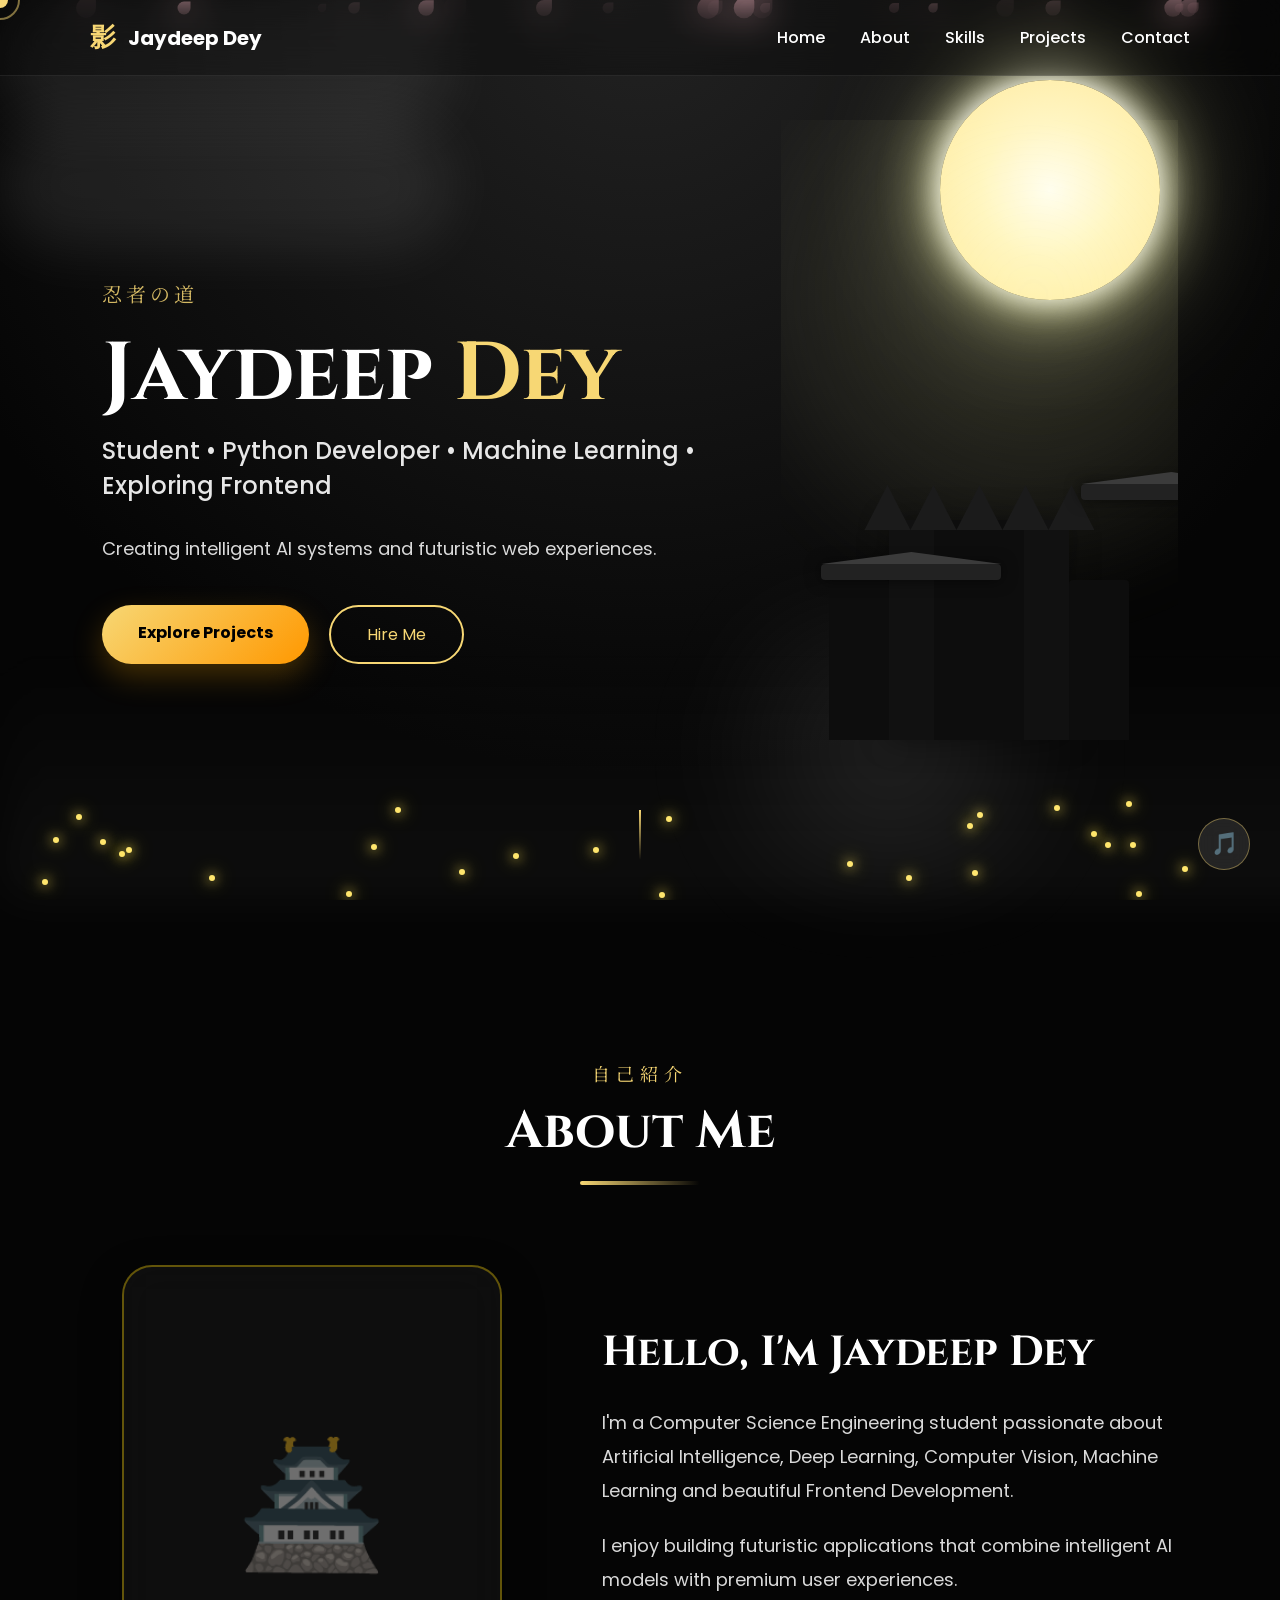
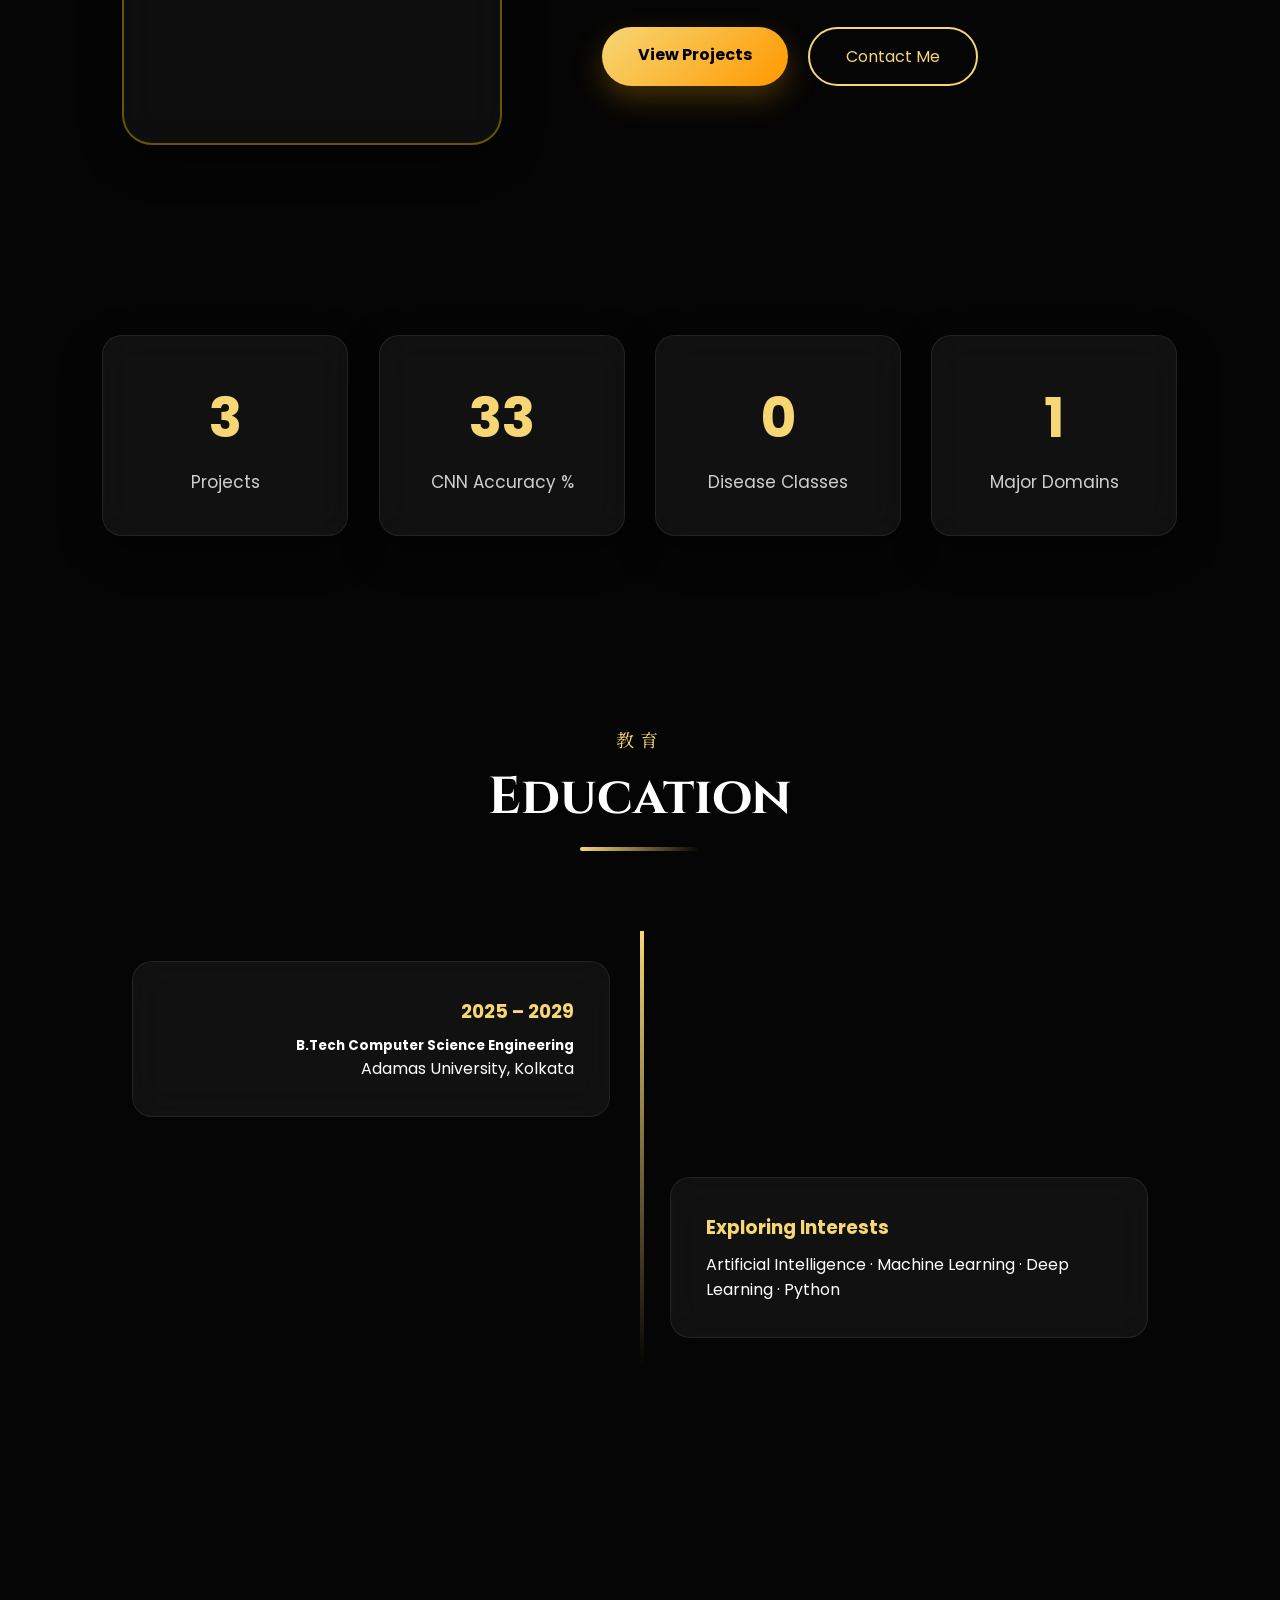
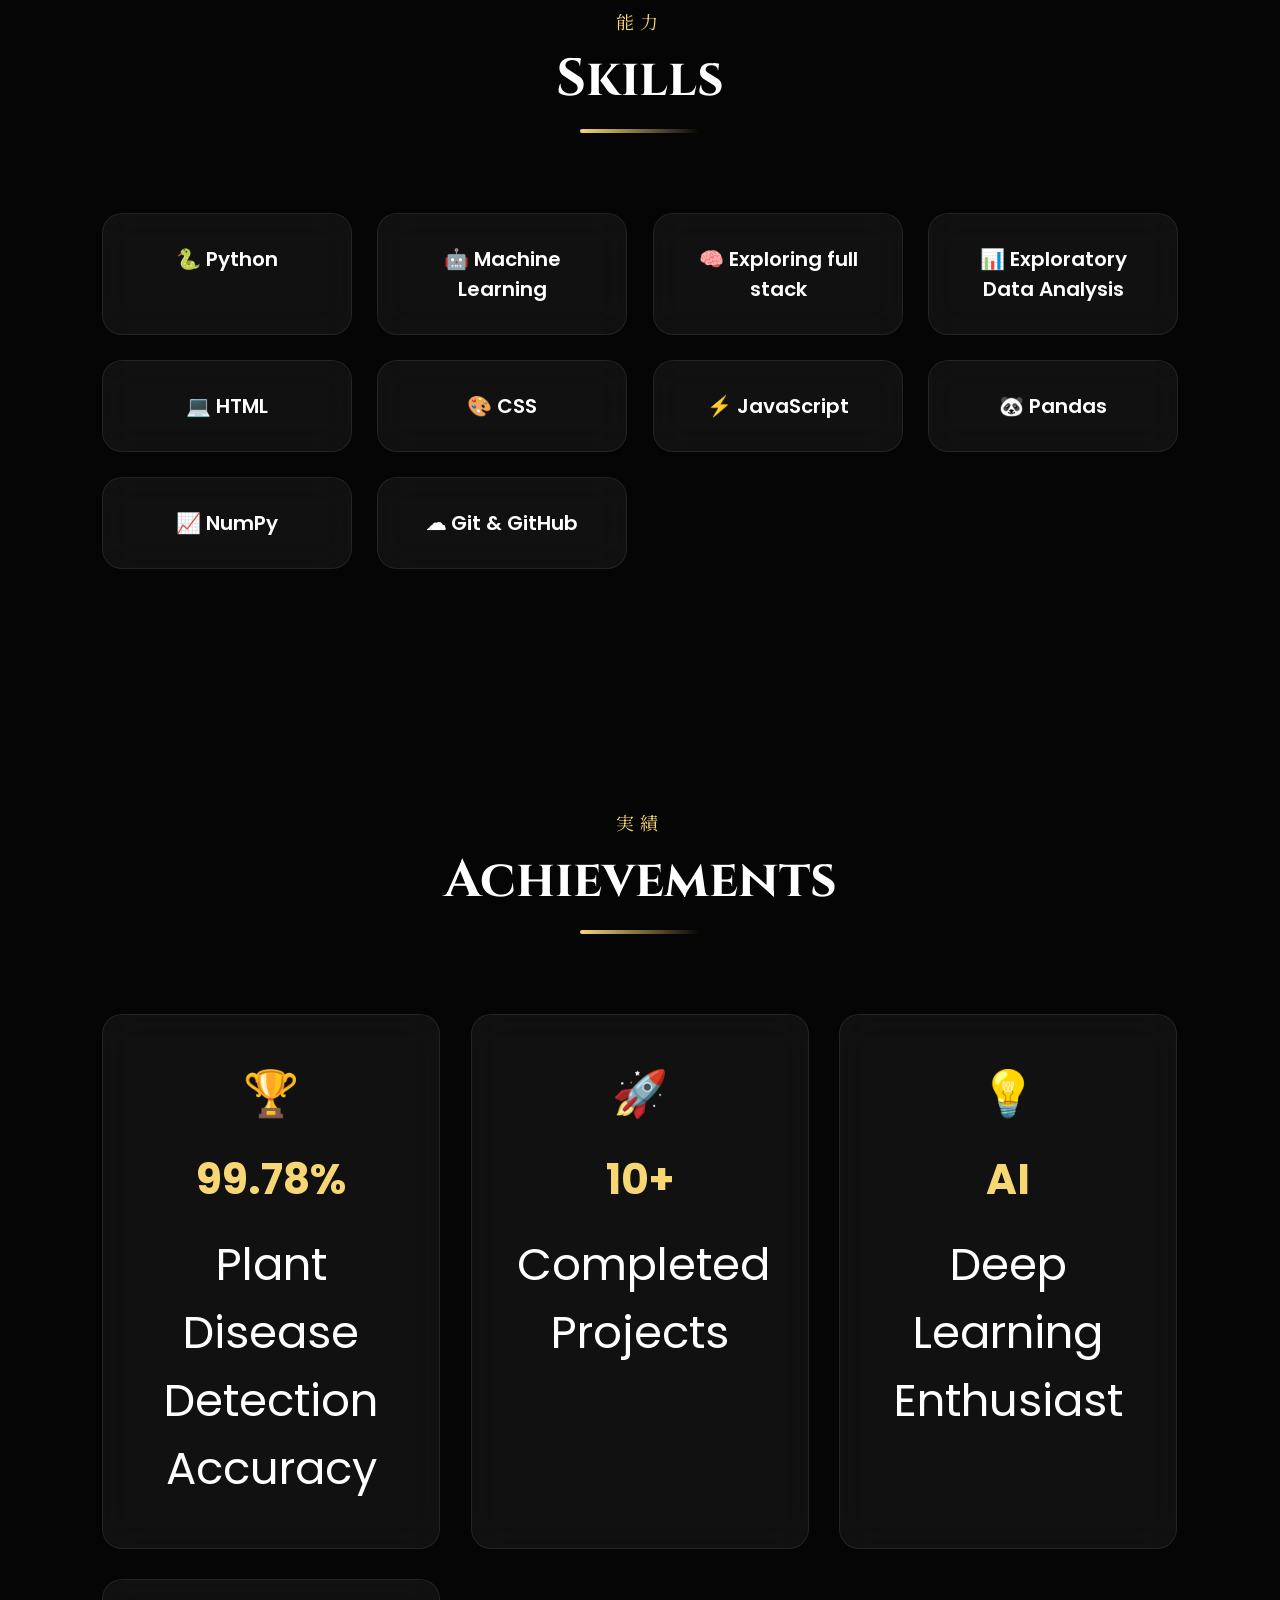
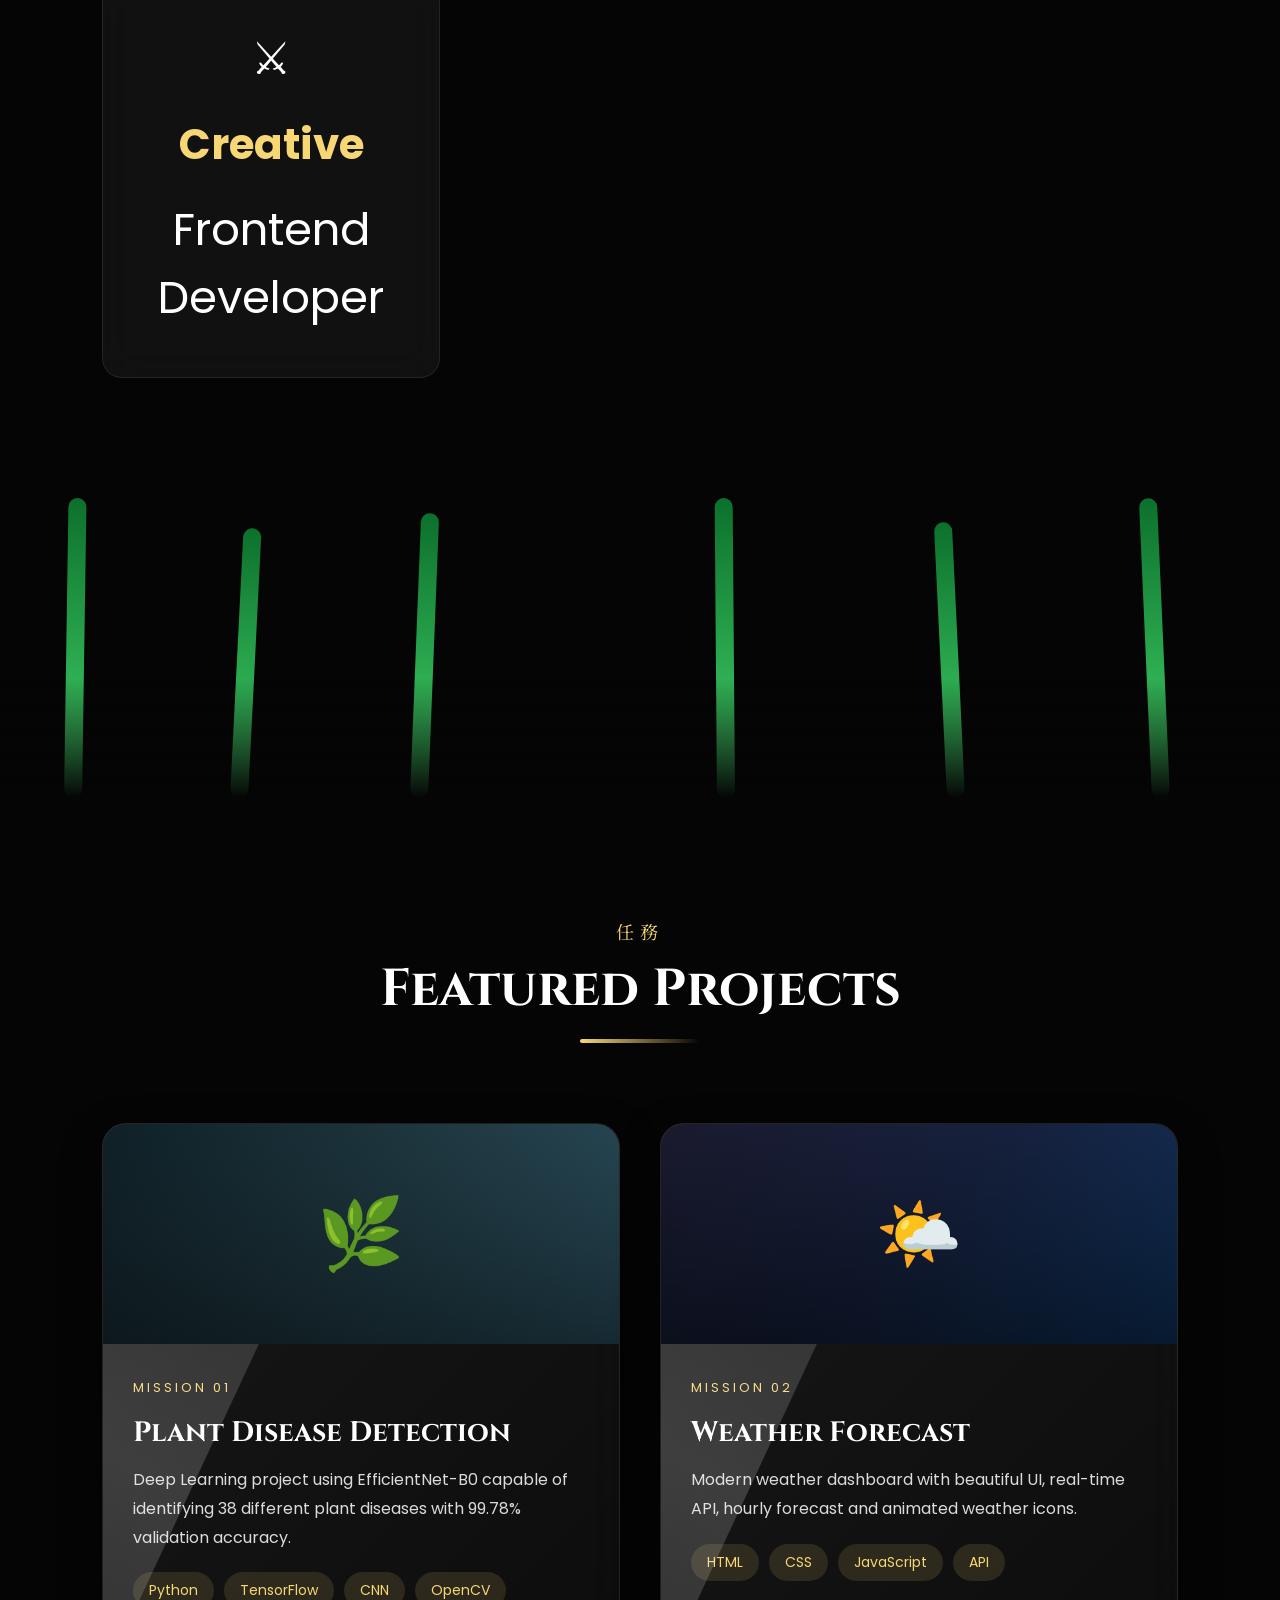
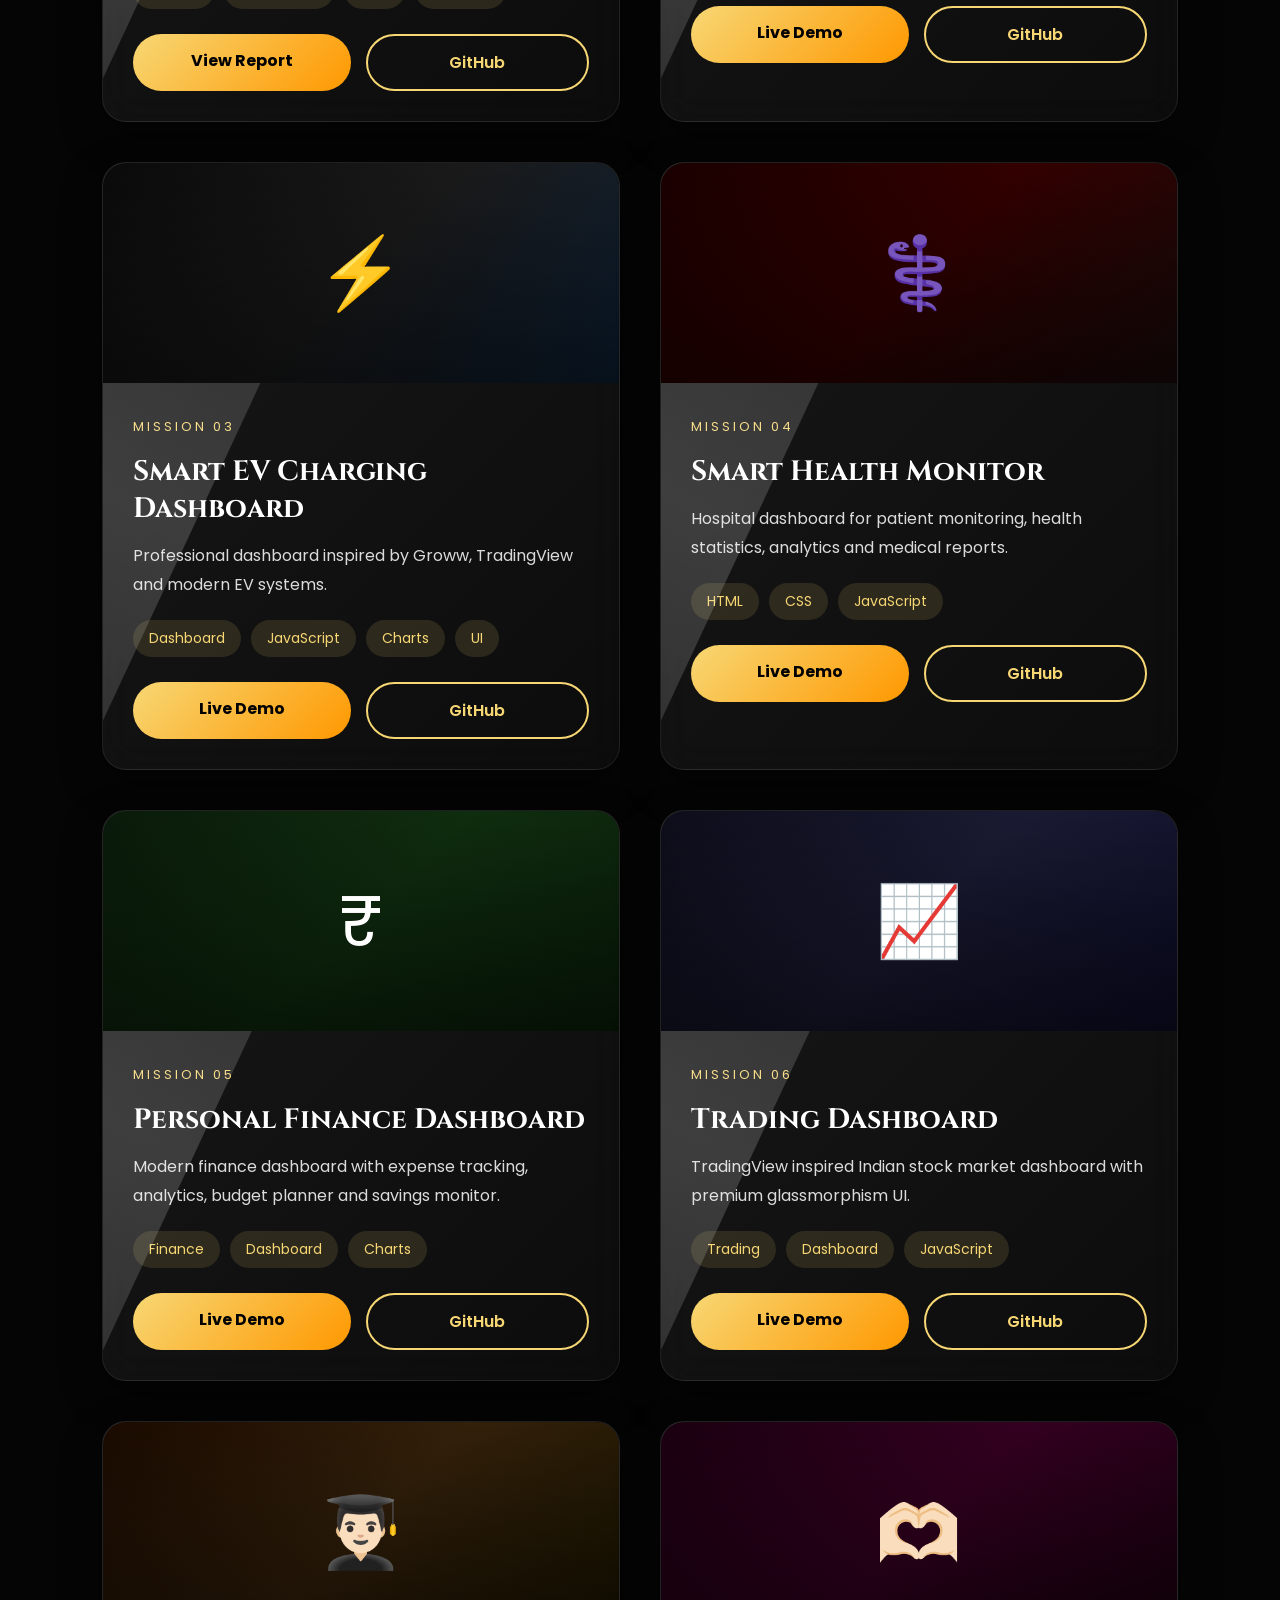
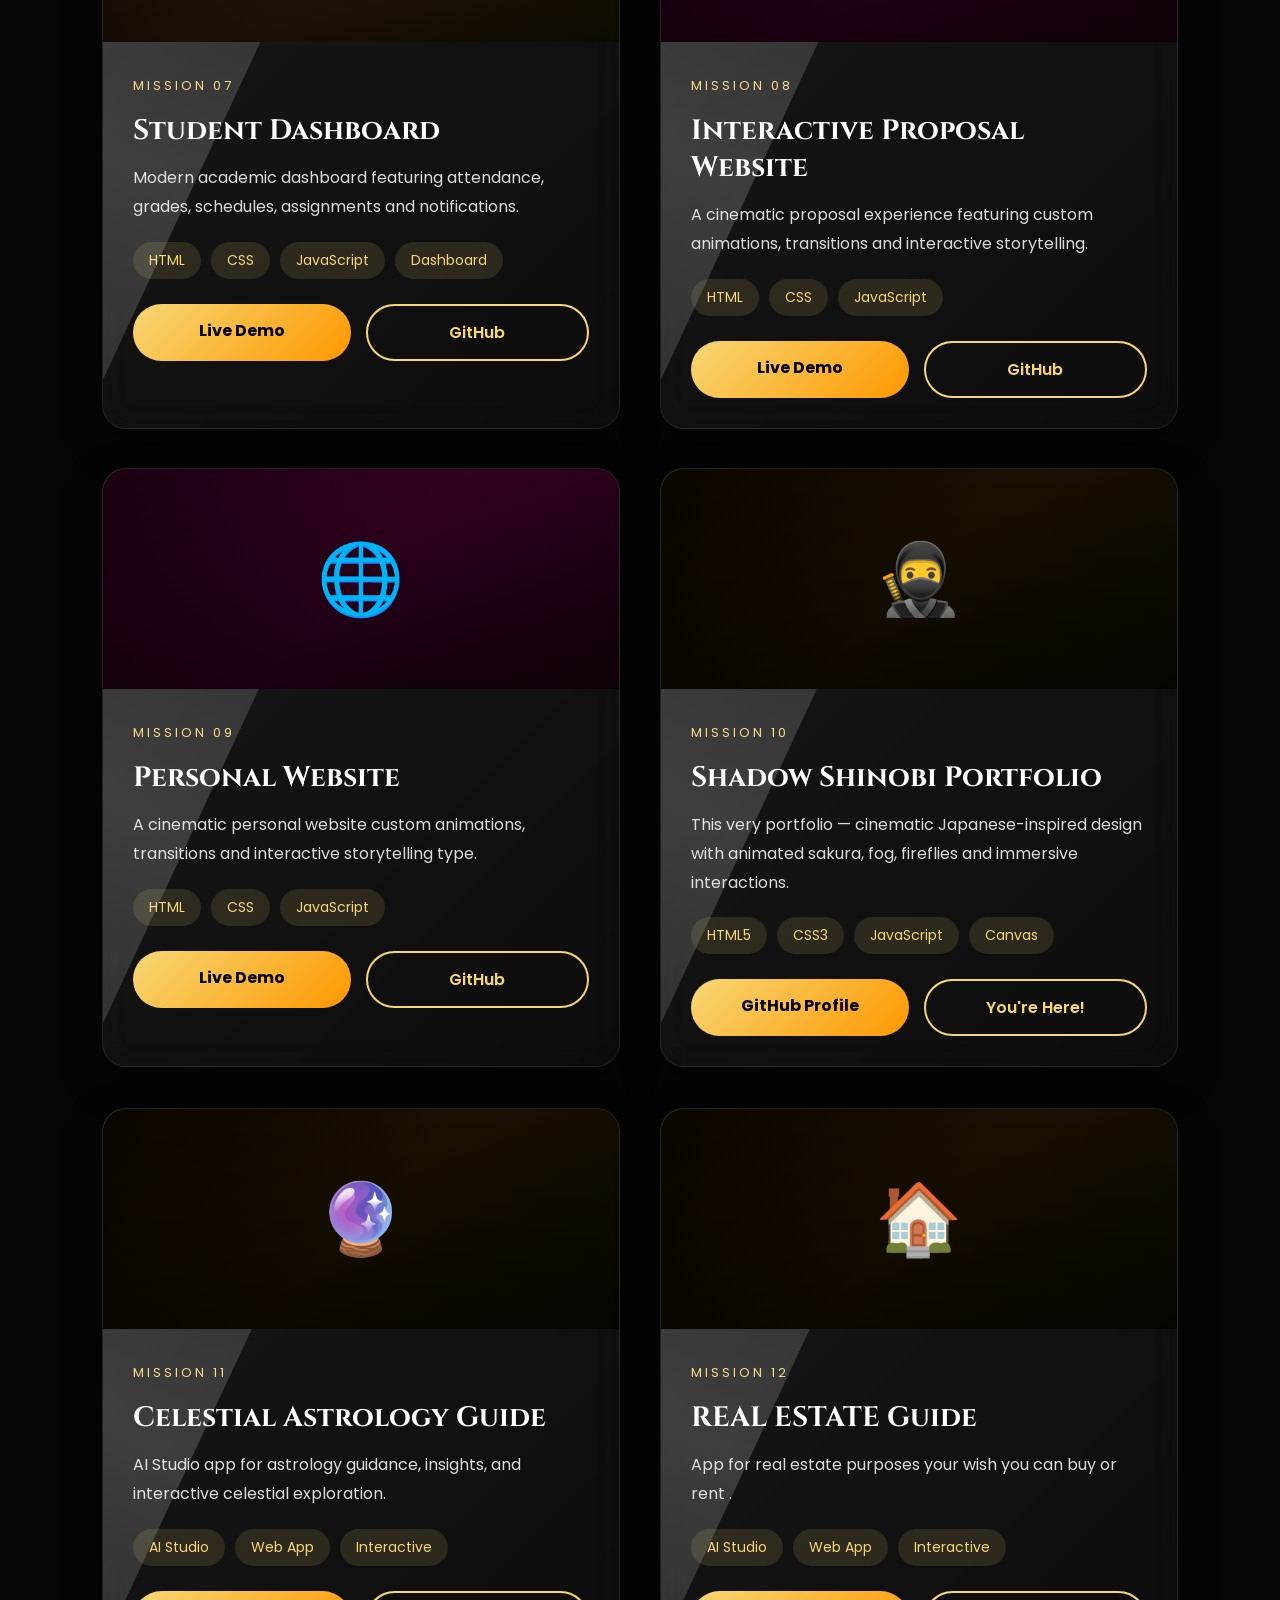
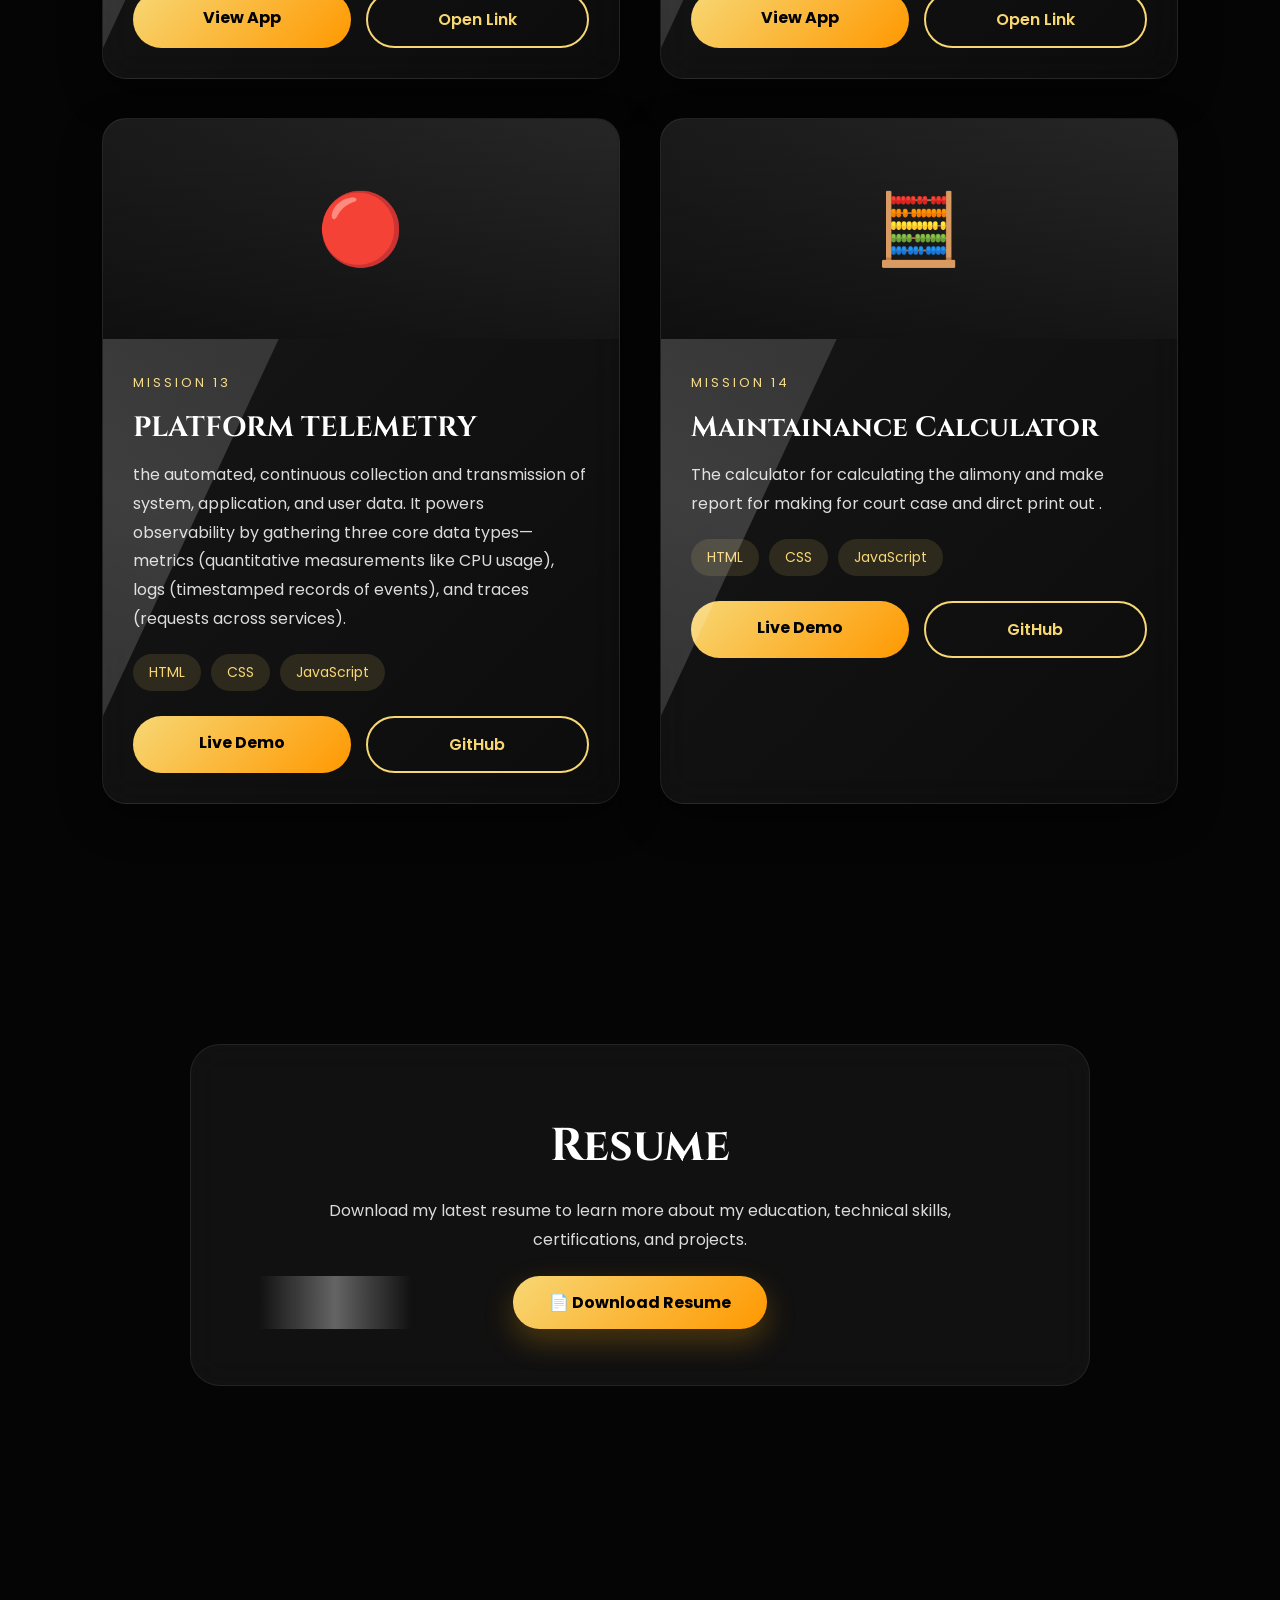
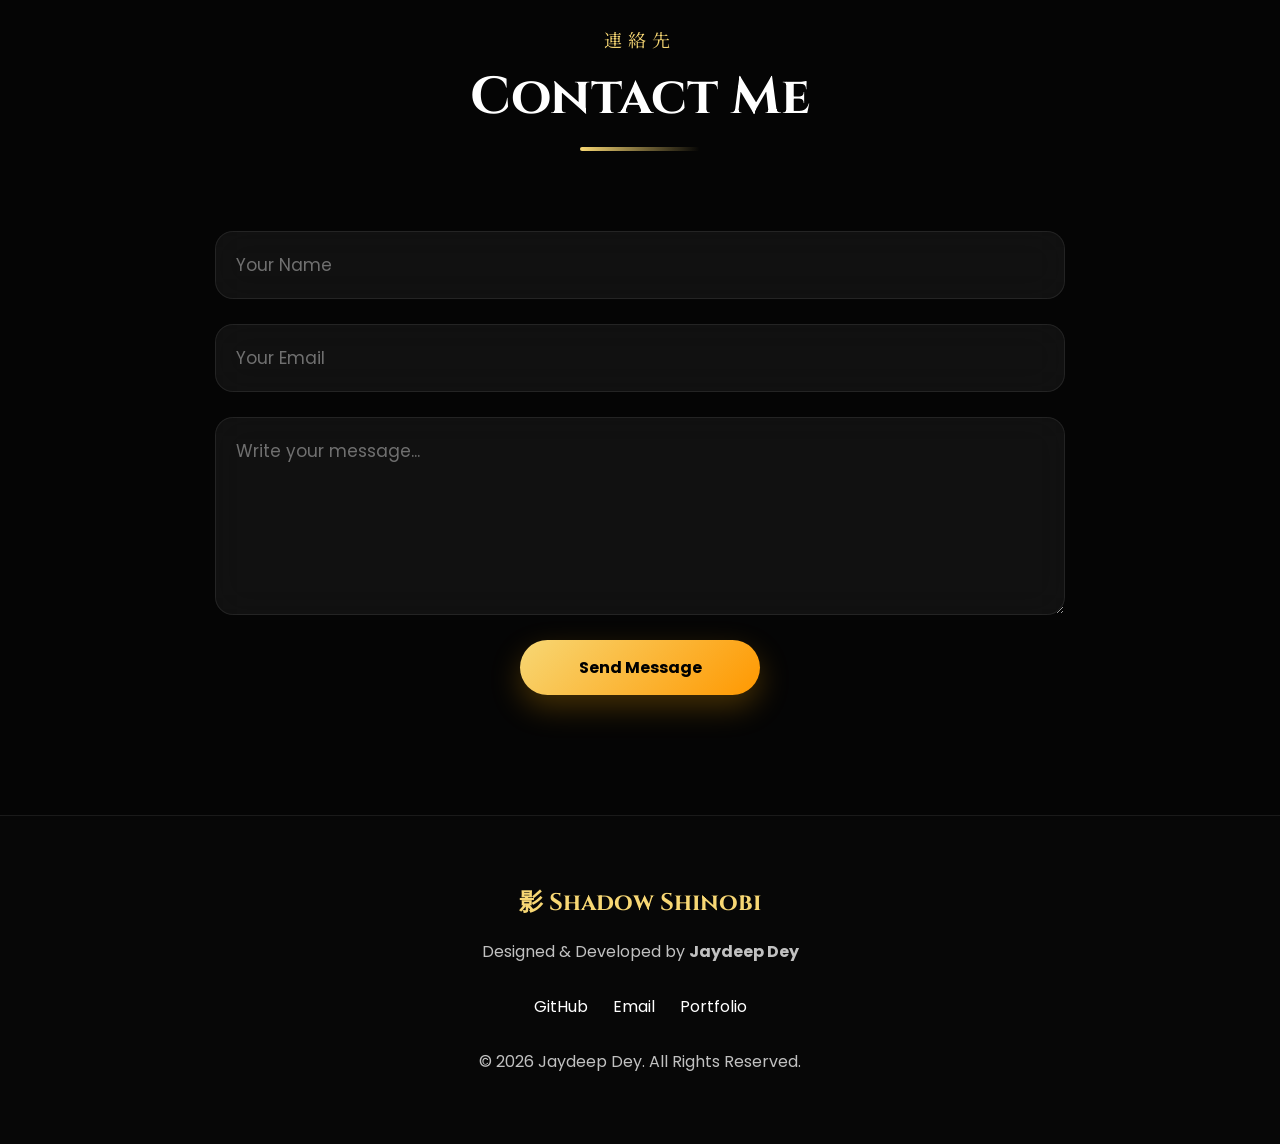
==== commit 450932d9: "Update index.html" ====
--- a/index.html
+++ b/index.html
@@ -694,7 +694,19 @@
         </div>
       </div>
     </div>
-
+<div class="project-card reveal-item">
+      <div class="project-image platform"><div class="project-overlay">🧮 </div></div>
+      <div class="project-info">
+        <span class="mission">MISSION 14</span>
+        <h3>  Maintainance Calculator </h3>
+        <p> The calculator for calculating the alimony and make report for making for court case and dirct print out  .</p>
+        <div class="tech"><span>HTML</span><span>CSS</span><span>JavaScript</span></div>
+        <div class="proj-buttons">
+          <a href="https://deyjaydeep40-arch.github.io/maintainancecalculator" target="_blank" class="liveBtn">Live Demo</a>
+          <a href="https://github.com/deyjaydeep40-arch/maintainancecalculator" target="_blank" class="githubBtn">GitHub</a>
+        </div>
+      </div>
+    </div>
 
 
 
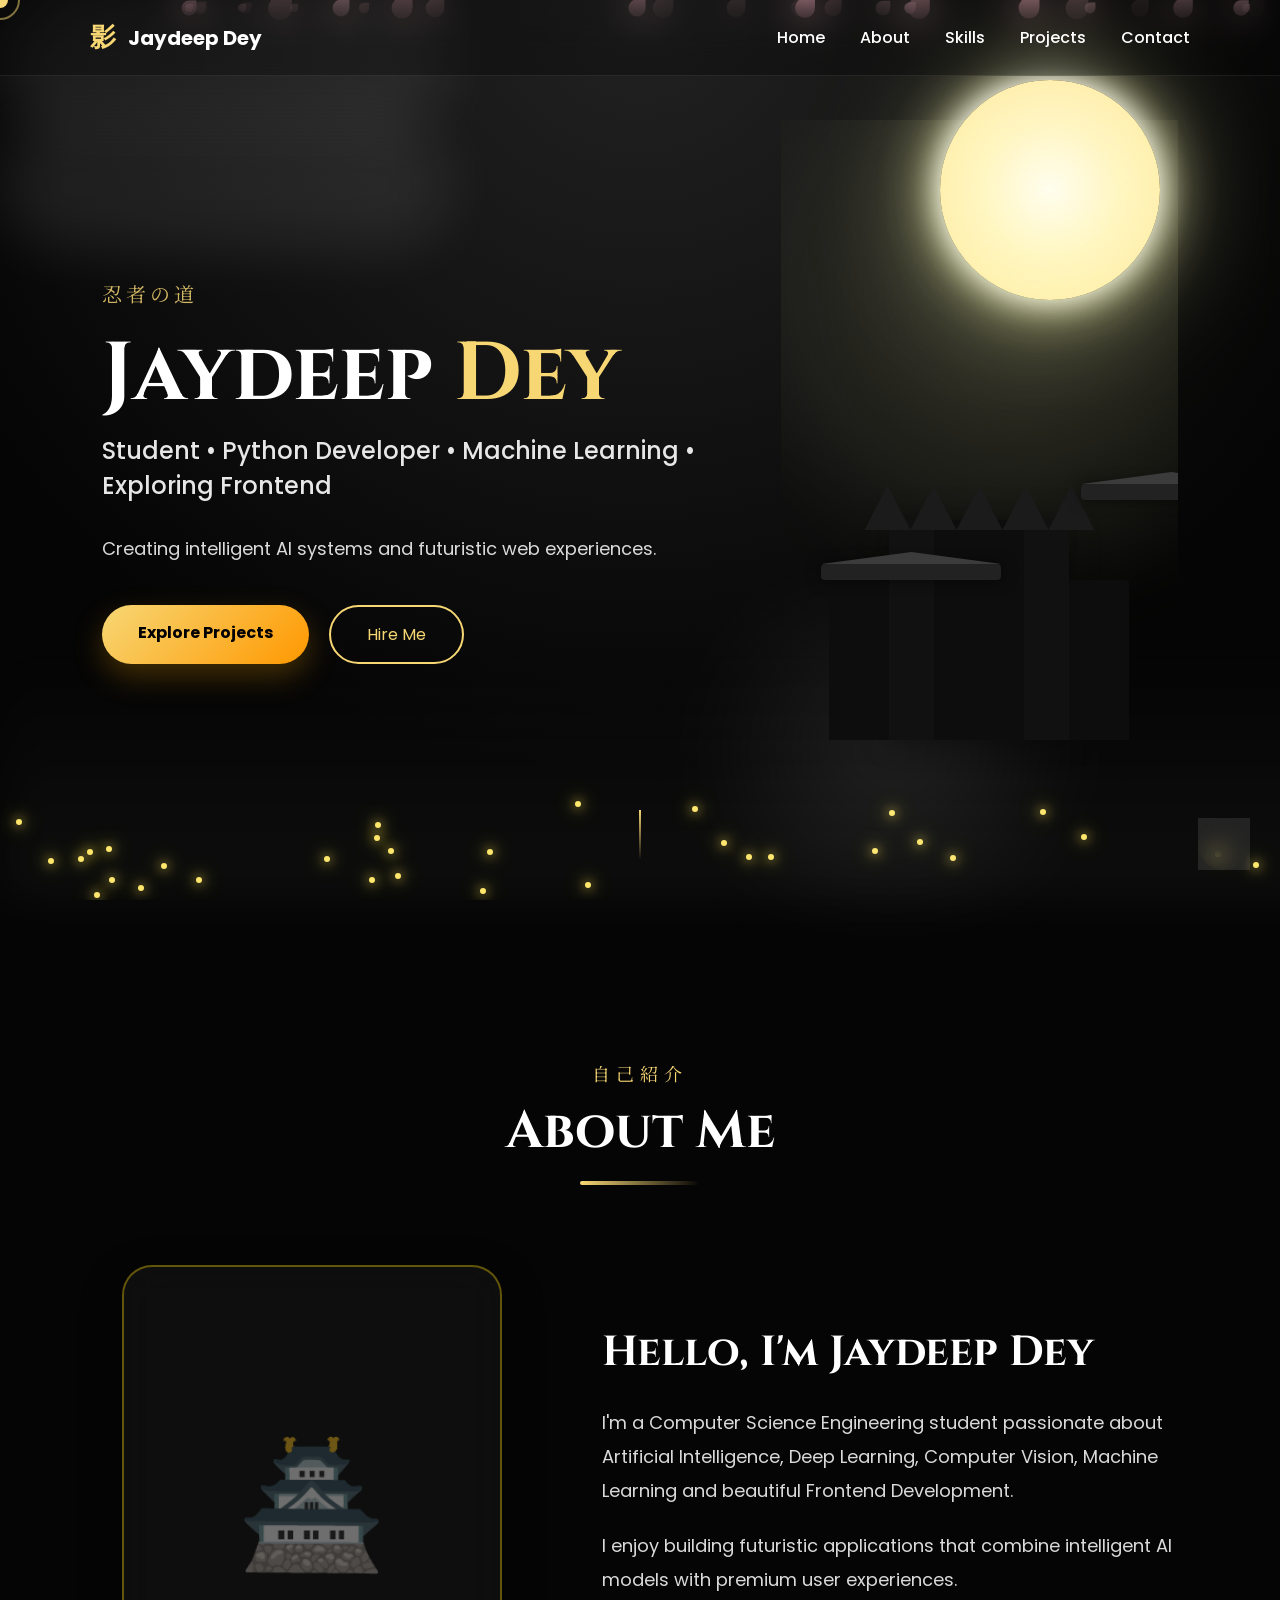
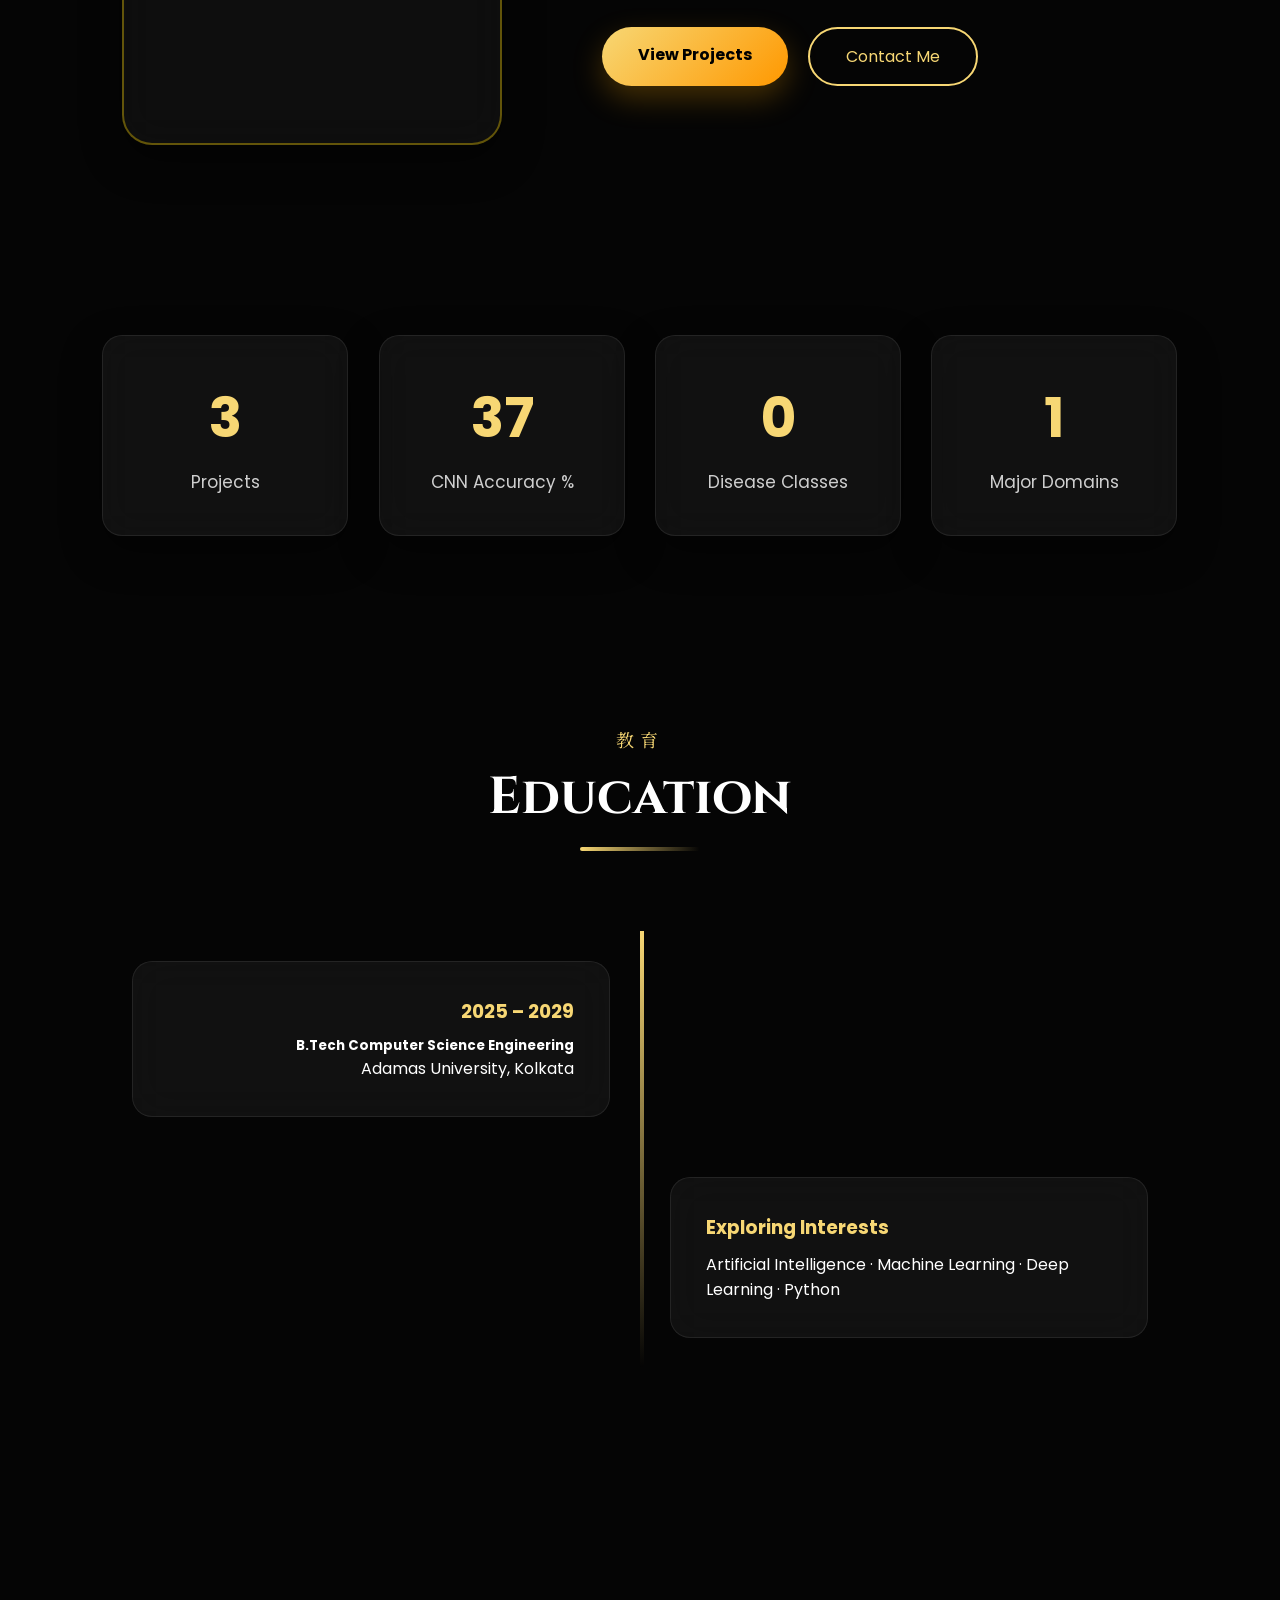
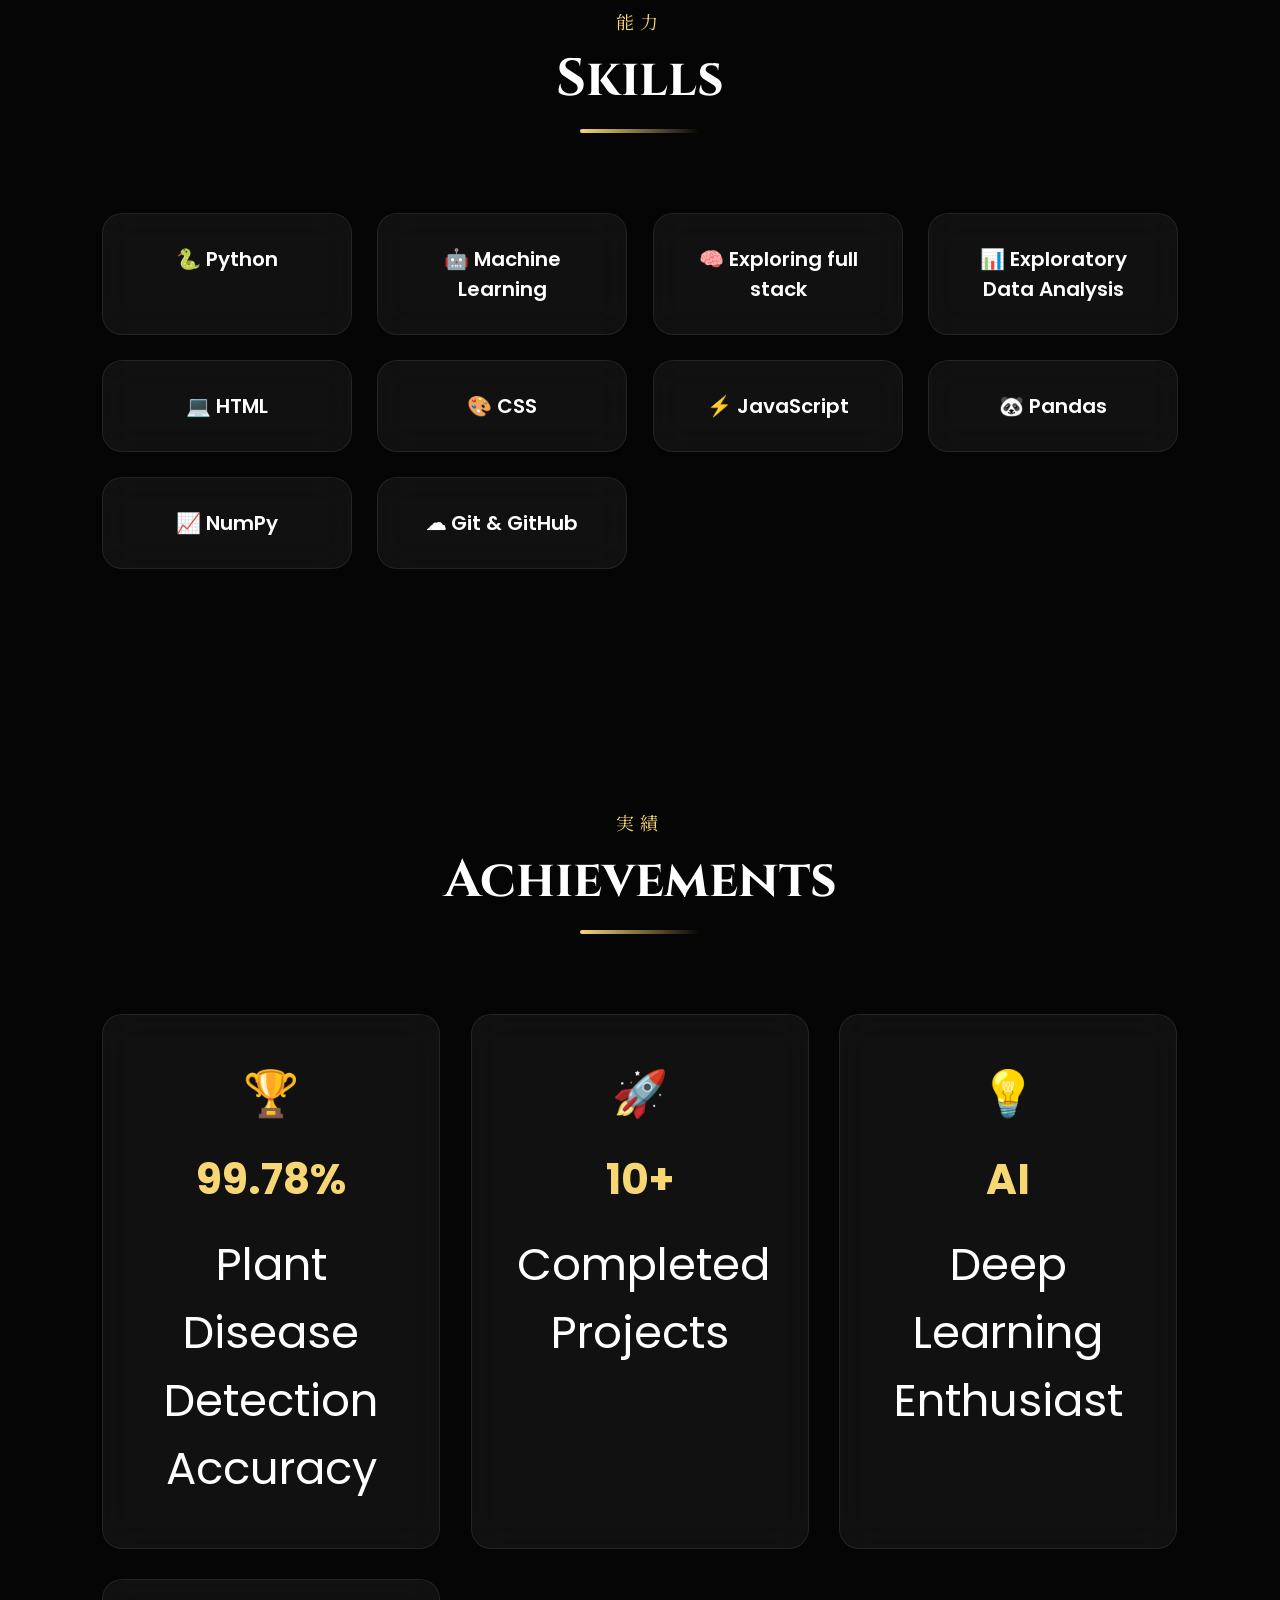
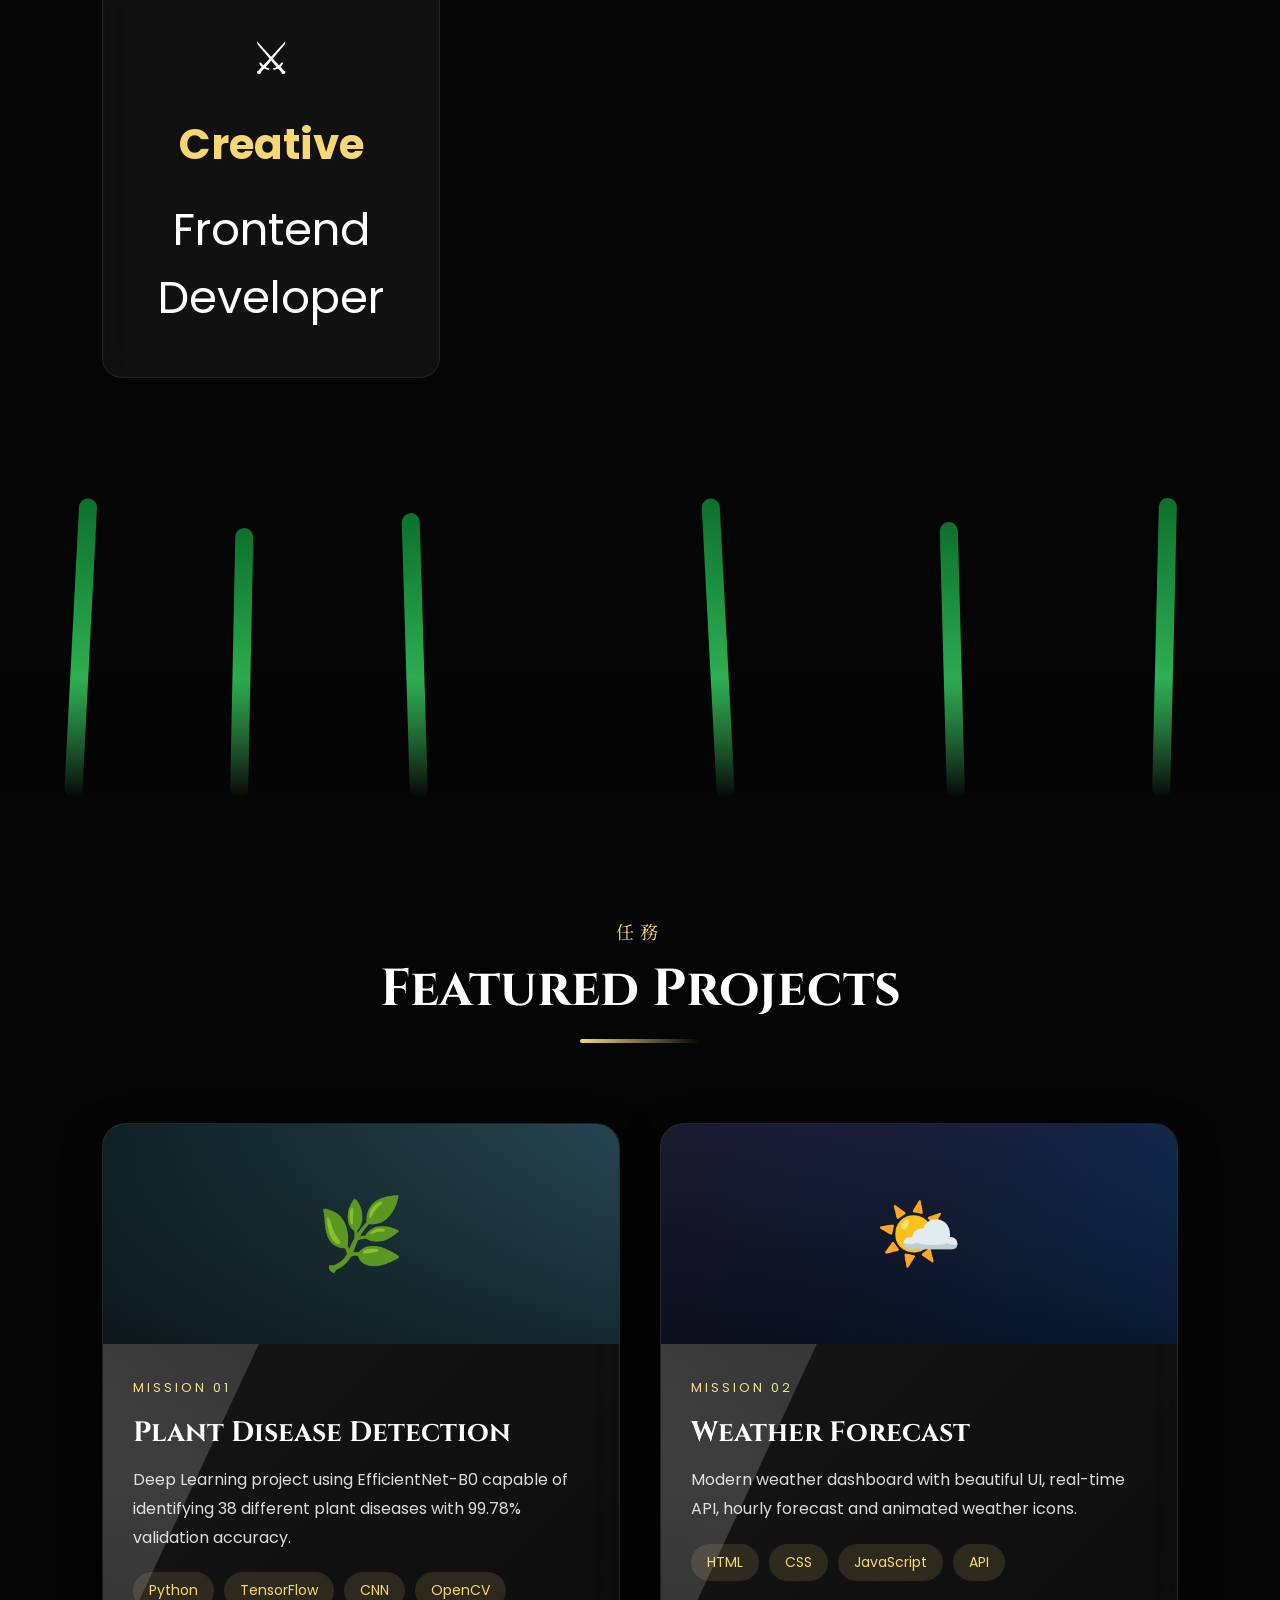
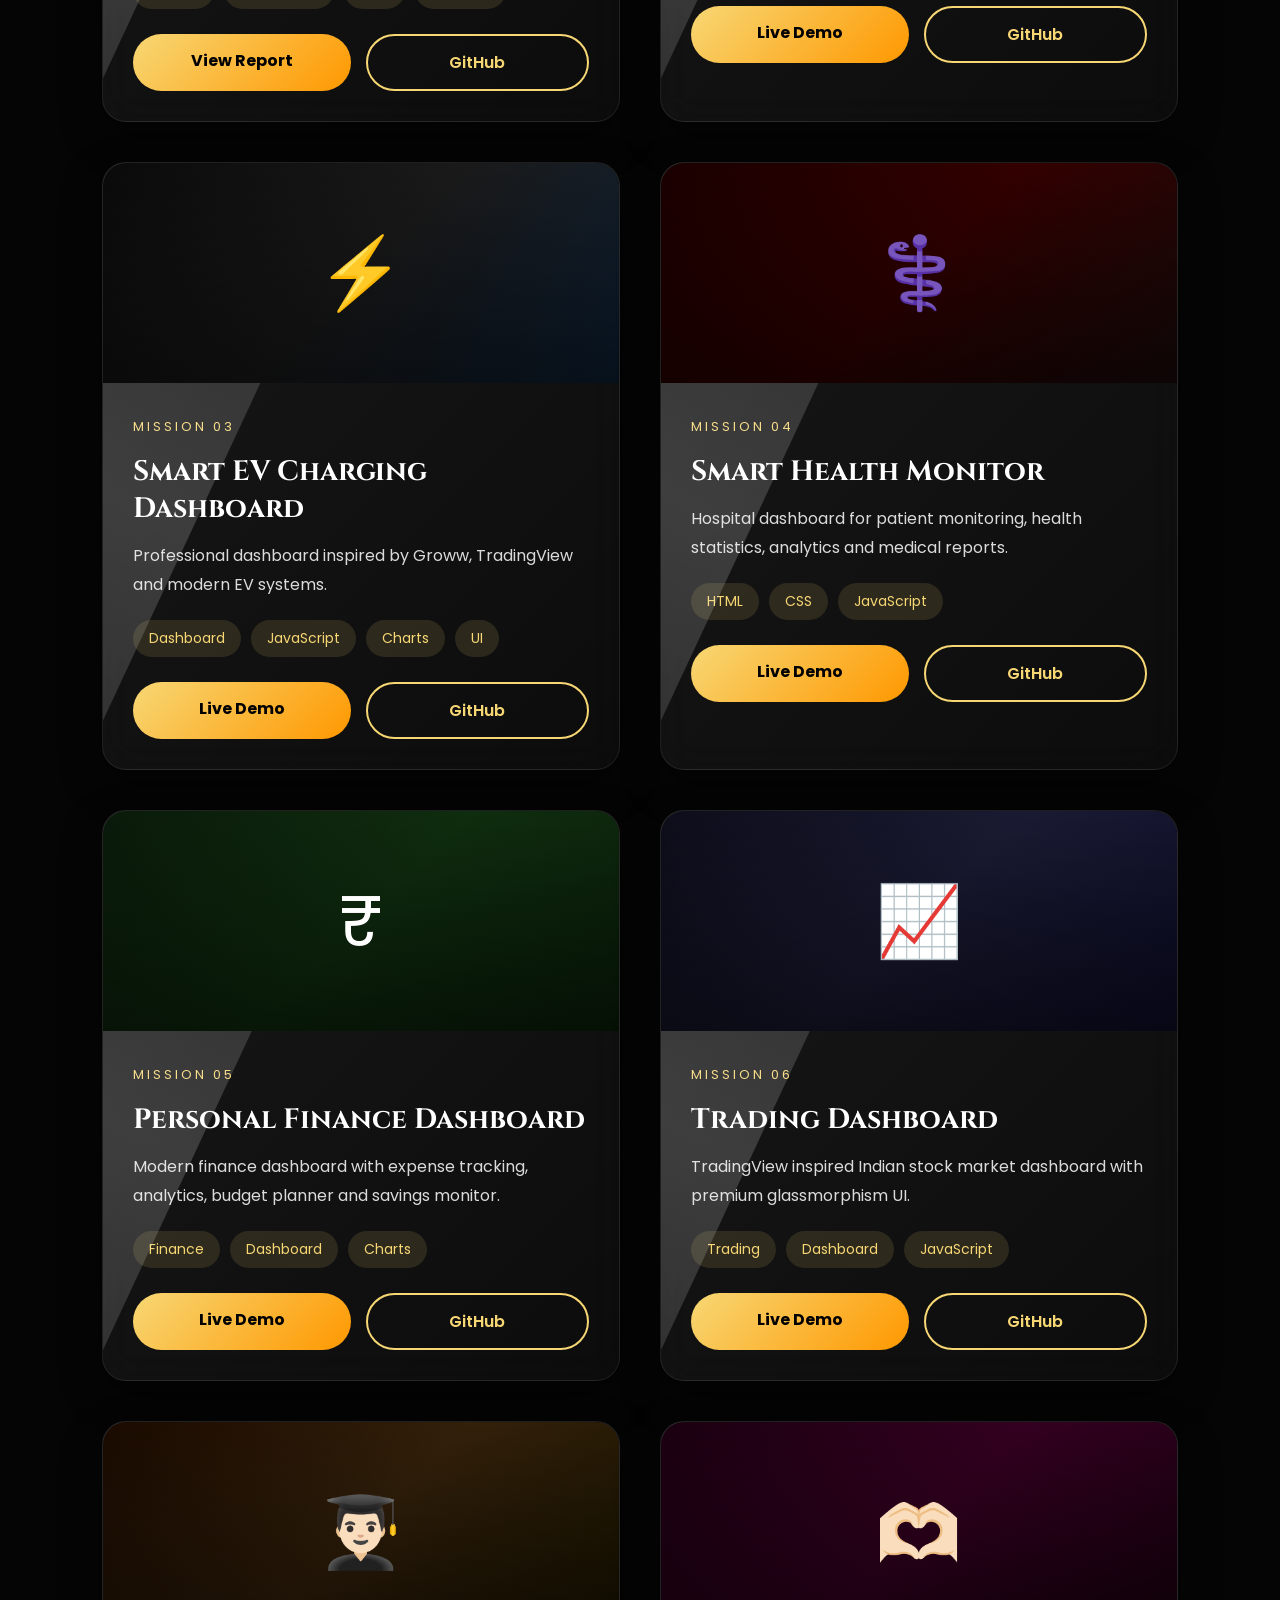
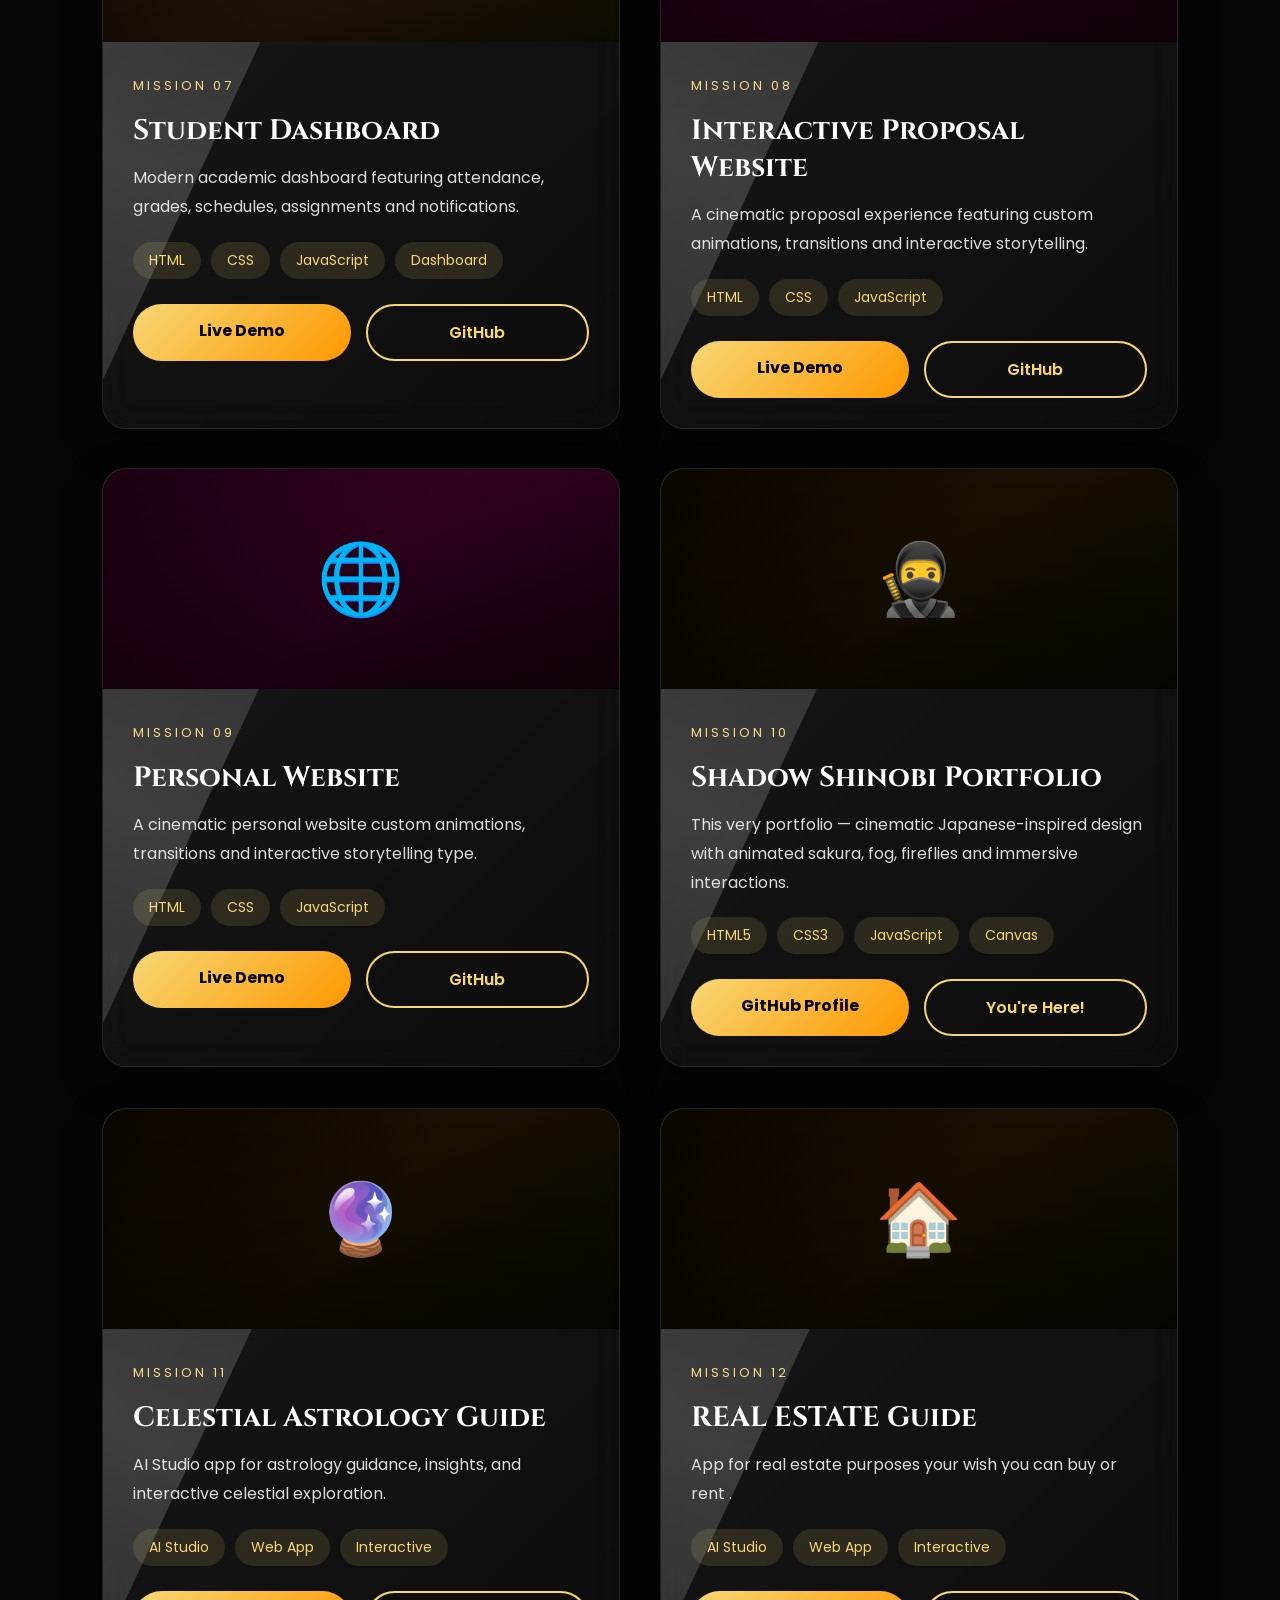
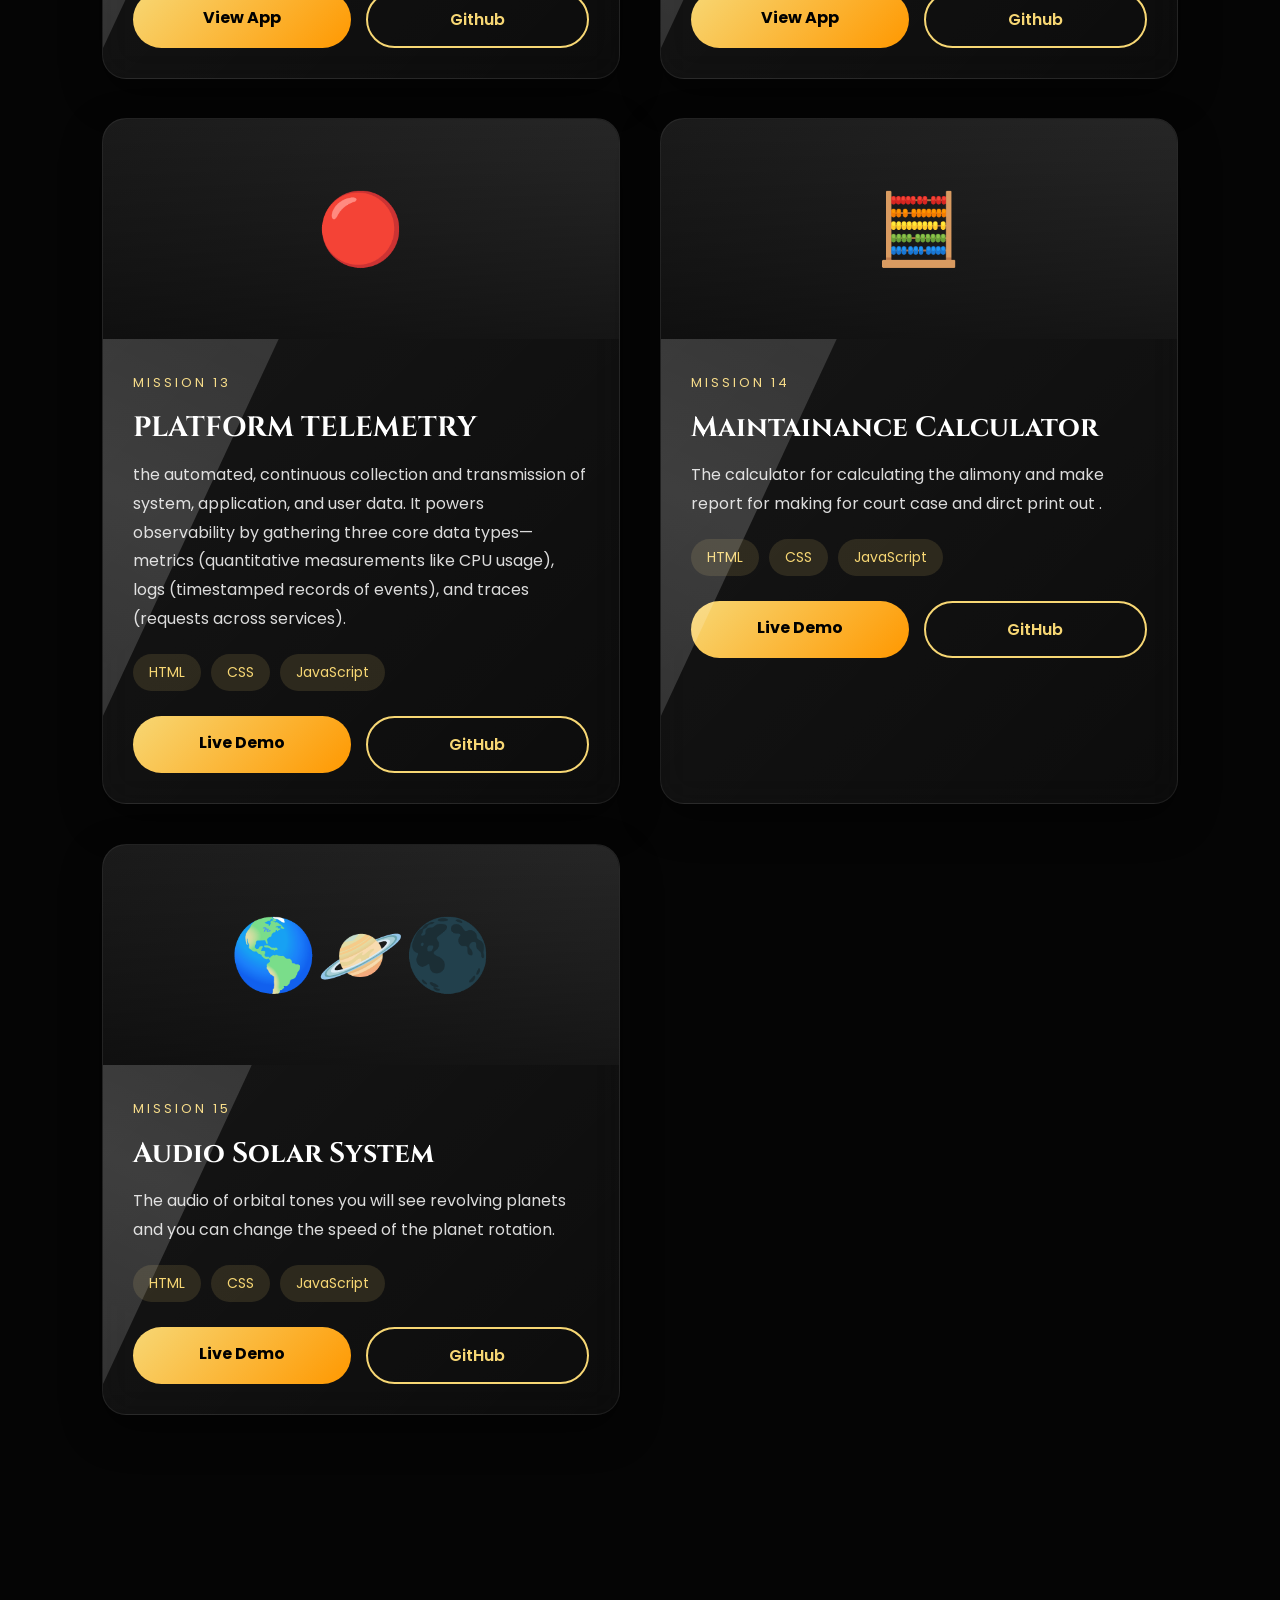
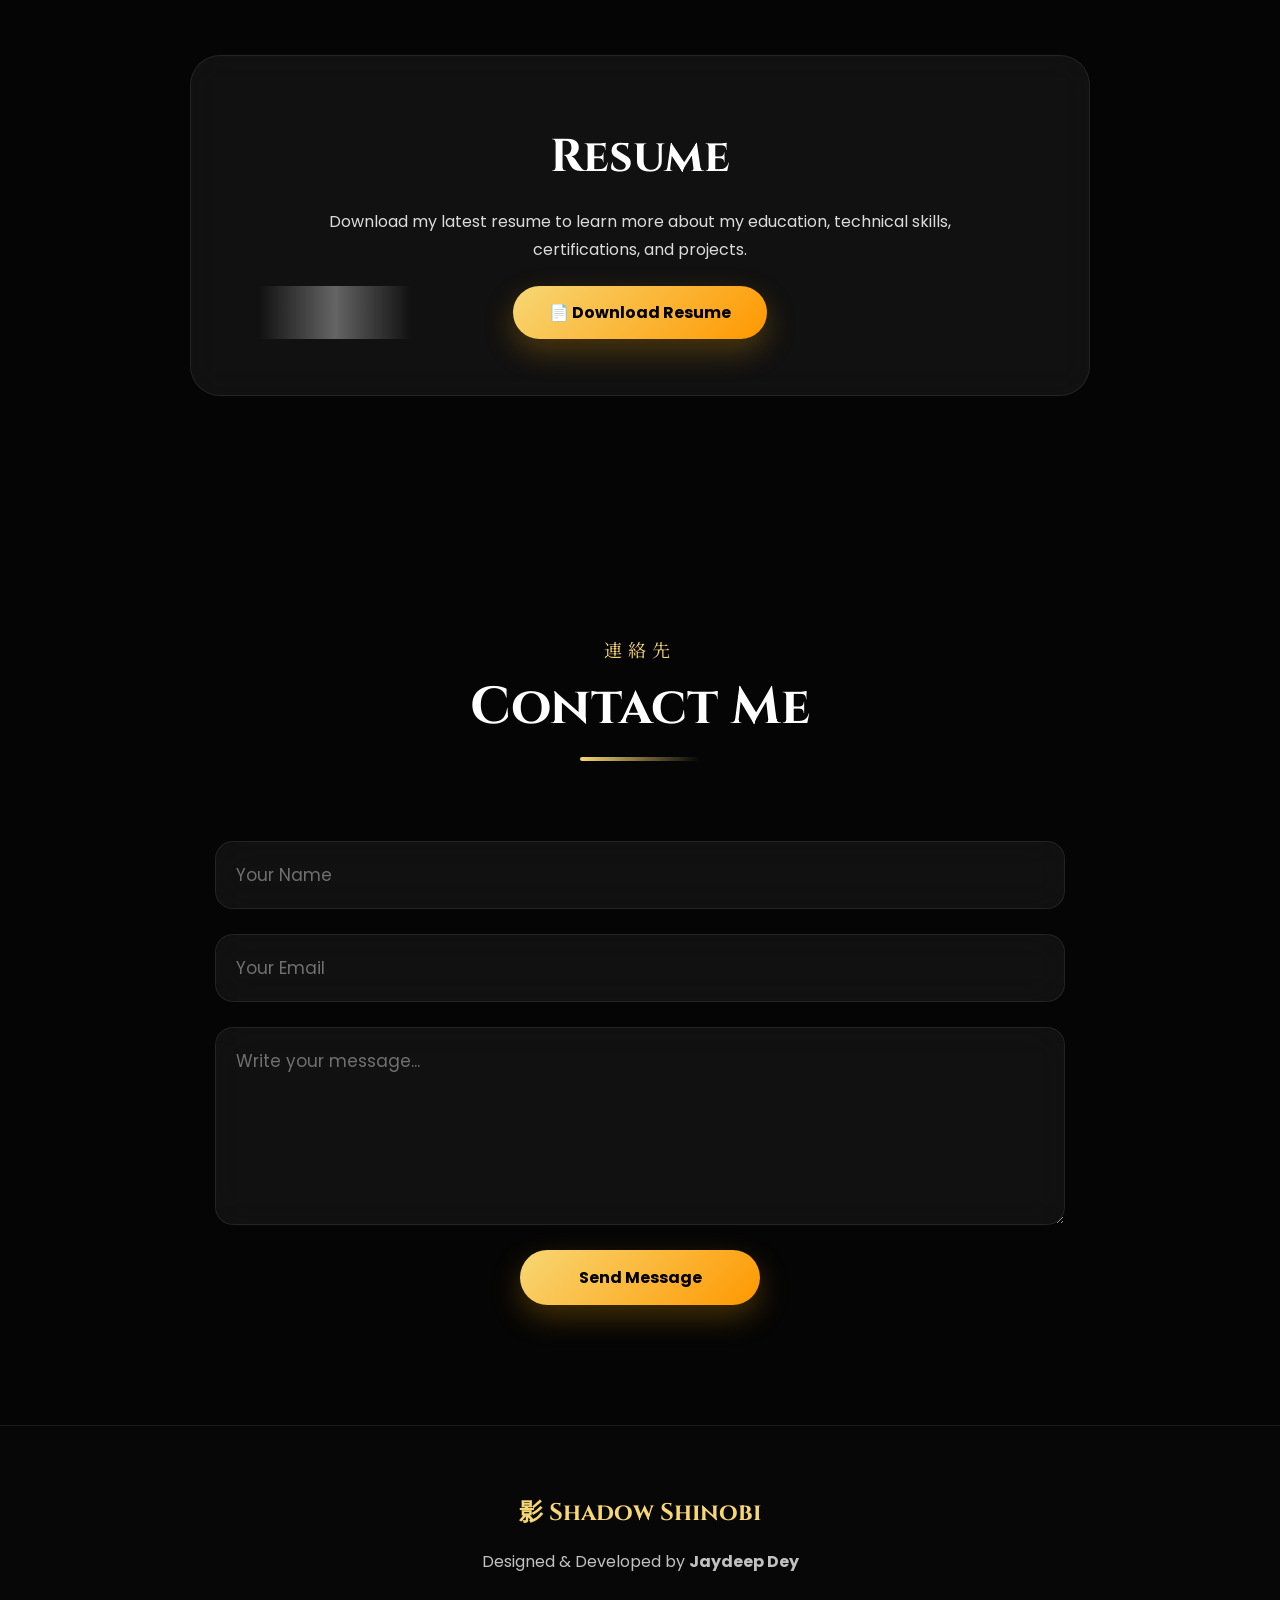
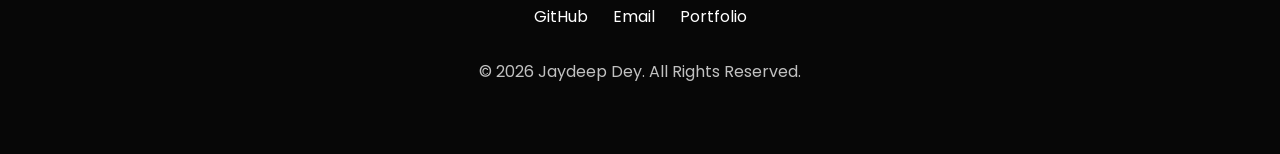
==== commit 24689427: "Update index.html" ====
--- a/index.html
+++ b/index.html
@@ -657,7 +657,7 @@
     </div>
     <div class="proj-buttons">
       <a href="https://celestial-astrology-guide-934756712714.asia-southeast1.run.app/" target="_blank" class="liveBtn">View App</a>
-      <a href="https://github.com/deyjaydeep40-arch/astroapp/" target="_blank" class="githubBtn">Open Link</a>
+      <a href="https://github.com/deyjaydeep40-arch/astroapp/" target="_blank" class="githubBtn">Github</a>
     </div>
   </div>
 </div>
@@ -677,7 +677,7 @@
     </div>
     <div class="proj-buttons">
       <a href="https://remix-estatex-934756712714.asia-southeast1.run.app" target="_blank" class="liveBtn">View App</a>
-      <a href="https://github.com/deyjaydeep40-arch/EstateX/" target="_blank" class="githubBtn">Open Link</a>
+      <a href="https://github.com/deyjaydeep40-arch/EstateX/" target="_blank" class="githubBtn">Github</a>
     </div>
   </div>
 </div>
@@ -708,8 +708,32 @@
       </div>
     </div>
 
-
-
+<div class="project-card reveal-item">
+      <div class="project-image platform"><div class="project-overlay">🌎🪐🌑 </div></div>
+      <div class="project-info">
+        <span class="mission">MISSION 15</span>
+        <h3> Audio Solar System </h3>
+        <p> The audio of orbital tones you will see revolving planets and you can change the speed of the planet rotation.</p>
+        <div class="tech"><span>HTML</span><span>CSS</span><span>JavaScript</span></div>
+        <div class="proj-buttons">
+          <a href="https://deyjaydeep40-arch.github.io/audiosolarsystem" target="_blank" class="liveBtn">Live Demo</a>
+          <a href="https://github.com/deyjaydeep40-arch/audiosolarsystem" target="_blank" class="githubBtn">GitHub</a>
+        </div>
+      </div>
+    </div>
+    
+
+
+
+
+
+
+
+
+
+
+
+    
     
   </div>
 </section>
